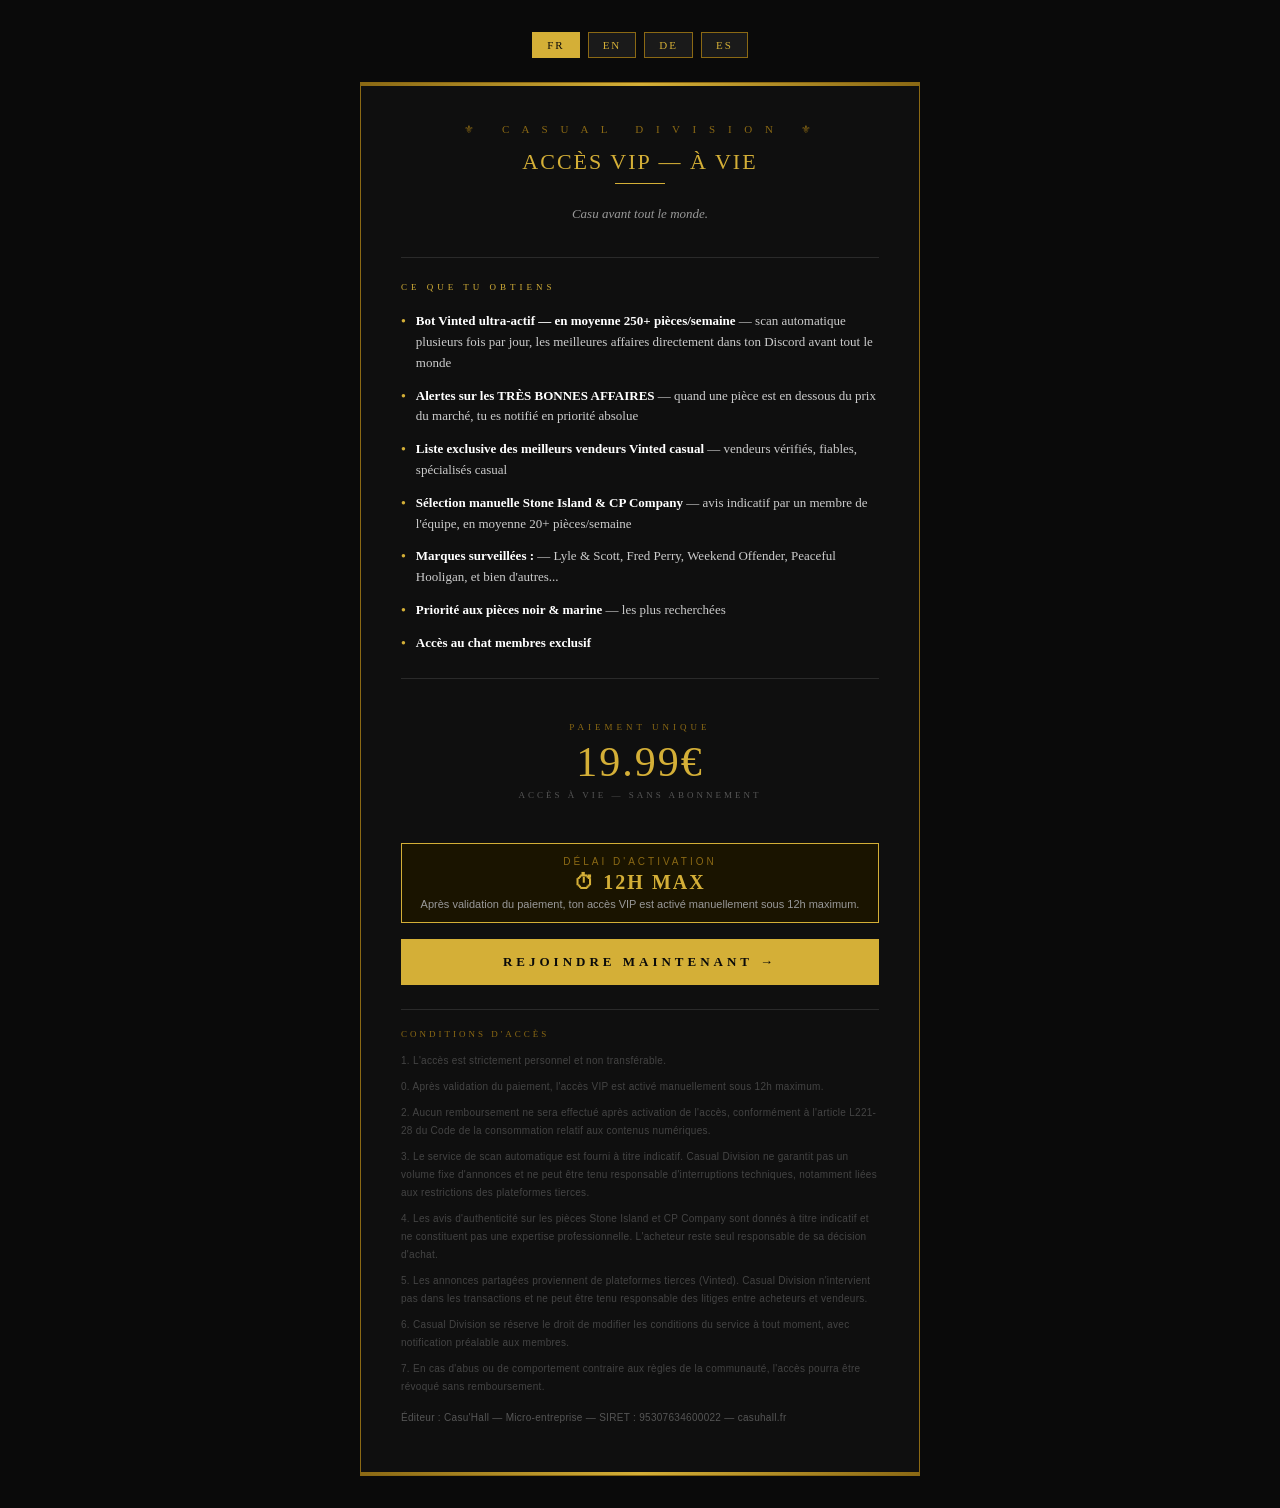
==== index.html @ 69052ea9 "Update index.html" ====
<!DOCTYPE html>
<html lang="fr">
<head>
<meta charset="UTF-8">
<meta name="viewport" content="width=device-width, initial-scale=1.0">
<title>Casual Division — Accès VIP</title>
<style>
* { margin: 0; padding: 0; box-sizing: border-box; }
body { background: #0a0a0a; min-height: 100vh; padding: 2rem; display: flex; justify-content: center; align-items: flex-start; font-family: 'Garamond', 'Georgia', serif; }
.card { max-width: 560px; width: 100%; }
.lang-btns { display: flex; justify-content: center; gap: 8px; margin-bottom: 1.5rem; }
.lang-btns button { padding: 6px 14px; font-size: 11px; letter-spacing: 2px; cursor: pointer; font-family: Georgia, serif; border: 1px solid #8B6914; background: #1a1a1a; color: #D4AF37; }
.lang-btns button.active { background: #D4AF37; color: #0a0a0a; border-color: #D4AF37; }
.box { border: 1px solid #8B6914; padding: 2.5rem; position: relative; background: #0f0f0f; }
.bar-top, .bar-bot { position: absolute; left: 0; right: 0; height: 3px; background: linear-gradient(90deg, #8B6914, #D4AF37, #8B6914); }
.bar-top { top: 0; } .bar-bot { bottom: 0; }
.header { text-align: center; margin-bottom: 2rem; }
.brand { font-size: 11px; color: #8B6914; letter-spacing: 5px; text-transform: uppercase; margin-bottom: 0.8rem; }
.vip-title { font-size: 22px; color: #D4AF37; letter-spacing: 2px; margin-bottom: 0.5rem; }
.divider { width: 50px; height: 1px; background: #D4AF37; margin: 0 auto 1.2rem; }
.subtitle { font-size: 13px; color: #999; font-style: italic; line-height: 1.7; }
.benefits { border-top: 0.5px solid #2a2a2a; border-bottom: 0.5px solid #2a2a2a; padding: 1.5rem 0; margin-bottom: 1.5rem; }
.section-title { font-size: 9px; color: #D4AF37; letter-spacing: 4px; text-transform: uppercase; margin-bottom: 1.2rem; }
.item { display: flex; gap: 10px; align-items: flex-start; margin-bottom: 12px; }
.item:last-child { margin-bottom: 0; }
.dot { color: #D4AF37; font-size: 8px; margin-top: 5px; flex-shrink: 0; }
.item-text { color: #ccc; font-size: 13px; line-height: 1.6; }
.item-text strong { color: #fff; font-weight: bold; }
.price-box { text-align: center; padding: 1.2rem; margin-bottom: 1.5rem; }
.payment-label { font-size: 9px; color: #8B6914; letter-spacing: 4px; text-transform: uppercase; margin-bottom: 6px; }
.price { font-size: 42px; color: #D4AF37; letter-spacing: 2px; margin-bottom: 4px; }
.lifetime { font-size: 9px; color: #555; letter-spacing: 3px; text-transform: uppercase; }
.cta { display: block; text-align: center; background: #D4AF37; color: #0a0a0a; padding: 15px; font-size: 13px; font-weight: bold; letter-spacing: 4px; text-transform: uppercase; text-decoration: none; margin-bottom: 1.5rem; }
.legal-box { border-top: 0.5px solid #2a2a2a; padding-top: 1.2rem; }
.legal-title { font-size: 9px; color: #8B6914; letter-spacing: 3px; text-transform: uppercase; margin-bottom: 0.8rem; }
.legal-text { font-size: 10px; color: #444; line-height: 1.8; letter-spacing: 0.3px; font-family: sans-serif; }
.legal-text p { margin-bottom: 0.5rem; }
</style>
</head>
<body>
<div class="card">
  <div class="lang-btns">
    <button class="active" onclick="setLang('fr')">FR</button>
    <button onclick="setLang('en')">EN</button>
    <button onclick="setLang('de')">DE</button>
    <button onclick="setLang('es')">ES</button>
  </div>
  <div class="box">
    <div class="bar-top"></div>
    <div class="bar-bot"></div>
    <div class="header">
      <div class="brand">⚜ &nbsp; C A S U A L &nbsp; D I V I S I O N &nbsp; ⚜</div>
      <div class="vip-title" id="t-title">ACCÈS VIP — À VIE</div>
      <div class="divider"></div>
      <div class="subtitle" id="t-sub">Casu avant tout le monde.</div>
    </div>
    <div class="benefits">
      <div class="section-title" id="t-section">CE QUE TU OBTIENS</div>
      <div id="items"></div>
    </div>
    <div class="price-box">
      <div class="payment-label" id="t-payment">PAIEMENT UNIQUE</div>
      <div class="price">19.99€</div>
      <div class="lifetime" id="t-lifetime">ACCÈS À VIE — SANS ABONNEMENT</div>
    </div>
    <div id="t-activation-box" style="border:1px solid #D4AF37;padding:12px 16px;margin-bottom:1rem;background:#1a1400;text-align:center;">
      <div style="font-size:10px;color:#8B6914;letter-spacing:3px;text-transform:uppercase;margin-bottom:4px;font-family:sans-serif;" id="t-activation-label">DÉLAI D'ACTIVATION</div>
      <div style="font-size:20px;color:#D4AF37;font-weight:bold;letter-spacing:2px;">⏱ 12H MAX</div>
      <div style="font-size:11px;color:#999;margin-top:4px;font-family:sans-serif;" id="t-activation-text">Après validation du paiement, ton accès VIP est activé manuellement sous 12h maximum.</div>
    </div>
    <a href="https://buy.stripe.com/00w00l7JseTJ9FNgDTcAo00" class="cta" id="t-cta">REJOINDRE MAINTENANT →</a>
    <div class="legal-box">
      <div class="legal-title" id="t-legal-title">CONDITIONS D'ACCÈS</div>
      <div class="legal-text" id="t-legal"></div>
    </div>
  </div>
</div>
<script>
const langs = {
  fr: {
    title: "ACCÈS VIP — À VIE",
    sub: "Casu avant tout le monde.",
    section: "CE QUE TU OBTIENS",
    items: [
      ["Bot Vinted ultra-actif — en moyenne 250+ pièces/semaine", "scan automatique plusieurs fois par jour, les meilleures affaires directement dans ton Discord avant tout le monde"],
      ["Alertes sur les TRÈS BONNES AFFAIRES", "quand une pièce est en dessous du prix du marché, tu es notifié en priorité absolue"],
      ["Liste exclusive des meilleurs vendeurs Vinted casual", "vendeurs vérifiés, fiables, spécialisés casual"],
      ["Sélection manuelle Stone Island & CP Company", "avis indicatif par un membre de l'équipe, en moyenne 20+ pièces/semaine"],
      ["Marques surveillées :", "Lyle & Scott, Fred Perry, Weekend Offender, Peaceful Hooligan, et bien d'autres..."],
      ["Priorité aux pièces noir & marine", "les plus recherchées"],
      ["Accès au chat membres exclusif", ""]
    ],
    payment: "PAIEMENT UNIQUE",
    lifetime: "ACCÈS À VIE — SANS ABONNEMENT",
    cta: "REJOINDRE MAINTENANT →",
    legalTitle: "CONDITIONS D'ACCÈS", activationLabel: "DÉLAI D'ACTIVATION", activationText: "Après validation du paiement, ton accès VIP est activé manuellement sous 12h maximum.",
    legal: `
      <p>1. L'accès est strictement personnel et non transférable.</p>
      <p>0. Après validation du paiement, l'accès VIP est activé manuellement sous 12h maximum.</p>
      <p>2. Aucun remboursement ne sera effectué après activation de l'accès, conformément à l'article L221-28 du Code de la consommation relatif aux contenus numériques.</p>
      <p>3. Le service de scan automatique est fourni à titre indicatif. Casual Division ne garantit pas un volume fixe d'annonces et ne peut être tenu responsable d'interruptions techniques, notamment liées aux restrictions des plateformes tierces.</p>
      <p>4. Les avis d'authenticité sur les pièces Stone Island et CP Company sont donnés à titre indicatif et ne constituent pas une expertise professionnelle. L'acheteur reste seul responsable de sa décision d'achat.</p>
      <p>5. Les annonces partagées proviennent de plateformes tierces (Vinted). Casual Division n'intervient pas dans les transactions et ne peut être tenu responsable des litiges entre acheteurs et vendeurs.</p>
      <p>6. Casual Division se réserve le droit de modifier les conditions du service à tout moment, avec notification préalable aux membres.</p>
      <p>7. En cas d'abus ou de comportement contraire aux règles de la communauté, l'accès pourra être révoqué sans remboursement.</p>
      <p style="margin-top:0.8rem; color:#555;">Éditeur : Casu'Hall — Micro-entreprise — SIRET : 95307634600022 — casuhall.fr</p>
    `
  },
  en: {
    title: "VIP ACCESS — LIFETIME",
    sub: "Casu before everyone else.",
    section: "WHAT YOU GET",
    items: [
      ["Ultra-active Vinted Bot — on average 250+ items/week", "automatic scan multiple times a day, the best deals delivered directly to your Discord"],
      ["Alerts on GREAT DEALS", "when an item drops below market price, you're notified first"],
      ["Exclusive list of the best casual Vinted sellers", "verified, reliable sellers specialised in casual wear"],
      ["Manual selection of Stone Island & CP Company", "indicative opinion by a team member, on average 20+ items/week"],
      ["Monitored brands:", "Lyle & Scott, Fred Perry, Weekend Offender, Peaceful Hooligan, and many more..."],
      ["Priority on black & navy items", "the most sought-after pieces"],
      ["Access to exclusive members chat", ""]
    ],
    payment: "ONE-TIME PAYMENT",
    lifetime: "LIFETIME ACCESS — NO SUBSCRIPTION",
    cta: "JOIN NOW →",
    legalTitle: "TERMS & CONDITIONS", activationLabel: "ACTIVATION DELAY", activationText: "After payment confirmation, your VIP access is activated manually within 12 hours maximum.",
    legal: `
      <p>1. Access is strictly personal and non-transferable.</p>
      <p>0. After payment confirmation, VIP access is activated manually within 12 hours maximum.</p>
      <p>2. No refund will be made after activation of access, in accordance with regulations applicable to digital content.</p>
      <p>3. The automatic scanning service is provided for informational purposes. Casual Division does not guarantee a fixed volume of listings and cannot be held responsible for technical interruptions.</p>
      <p>4. Authenticity opinions on Stone Island and CP Company items are indicative only and do not constitute professional expertise. The buyer remains solely responsible for their purchase decision.</p>
      <p>5. Listings shared come from third-party platforms (Vinted). Casual Division is not involved in transactions and cannot be held liable for disputes between buyers and sellers.</p>
      <p>6. Casual Division reserves the right to modify service conditions at any time, with prior notice to members.</p>
      <p>7. In case of abuse or behaviour contrary to community rules, access may be revoked without refund.</p>
      <p style="margin-top:0.8rem; color:#555;">Publisher: Casu'Hall — Sole trader — SIRET : 95307634600022 — casuhall.fr</p>
    `
  },
  de: {
    title: "VIP-ZUGANG — LEBENSLANG",
    sub: "Casu vor allen anderen.",
    section: "WAS DU BEKOMMST",
    items: [
      ["Ultra-aktiver Vinted-Bot — durchschnittlich 250+ Artikel/Woche", "automatischer Scan mehrmals täglich, die besten Angebote direkt in deinen Discord"],
      ["Alarme bei TOP-ANGEBOTEN", "wenn ein Artikel unter dem Marktpreis liegt, wirst du sofort benachrichtigt"],
      ["Exklusive Liste der besten Casual-Vinted-Verkäufer", "geprüfte, zuverlässige Verkäufer spezialisiert auf Casual-Mode"],
      ["Manuelle Auswahl Stone Island & CP Company", "indikativer Hinweis eines Teammitglieds, durchschnittlich 20+ Artikel/Woche"],
      ["Überwachte Marken:", "Lyle & Scott, Fred Perry, Weekend Offender, Peaceful Hooligan und viele mehr..."],
      ["Priorität für schwarze & marine Teile", "die meistgesuchten Stücke"],
      ["Zugang zum exklusiven Mitglieder-Chat", ""]
    ],
    payment: "EINMALIGE ZAHLUNG",
    lifetime: "LEBENSLANGER ZUGANG — KEIN ABO",
    cta: "JETZT BEITRETEN →",
    legalTitle: "NUTZUNGSBEDINGUNGEN", activationLabel: "AKTIVIERUNGSZEIT", activationText: "Nach Zahlungsbestätigung wird dein VIP-Zugang innerhalb von maximal 12 Stunden manuell aktiviert.",
    legal: `
      <p>1. Der Zugang ist streng persönlich und nicht übertragbar.</p>
      <p>0. Nach Zahlungsbestätigung wird der VIP-Zugang innerhalb von maximal 12 Stunden manuell aktiviert.</p>
      <p>2. Nach Aktivierung des Zugangs erfolgt keine Rückerstattung.</p>
      <p>3. Der automatische Scan-Service wird nur zu Informationszwecken bereitgestellt. Casual Division garantiert kein festes Volumen an Angeboten.</p>
      <p>4. Echtheitsmeinungen zu Stone Island- und CP Company-Artikeln sind nur indikativ und stellen keine professionelle Expertise dar.</p>
      <p>5. Die geteilten Angebote stammen von Drittanbieter-Plattformen (Vinted). Casual Division haftet nicht für Streitigkeiten zwischen Käufern und Verkäufern.</p>
      <p>6. Casual Division behält sich das Recht vor, die Servicebedingungen jederzeit zu ändern.</p>
      <p>7. Bei Missbrauch kann der Zugang ohne Rückerstattung widerrufen werden.</p>
      <p style="margin-top:0.8rem; color:#555;">Herausgeber: Casu'Hall — Einzelunternehmer — SIRET : 95307634600022 — casuhall.fr</p>
    `
  },
  es: {
    title: "ACCESO VIP — DE POR VIDA",
    sub: "Casu antes que nadie.",
    section: "LO QUE OBTIENES",
    items: [
      ["Bot Vinted ultra-activo — una media de 250+ piezas/semana", "escaneo automático varias veces al día, las mejores ofertas directamente en tu Discord"],
      ["Alertas de GRANDES OFERTAS", "cuando una pieza está por debajo del precio de mercado, eres notificado con prioridad absoluta"],
      ["Lista exclusiva de los mejores vendedores Vinted casual", "vendedores verificados, fiables, especializados en casual"],
      ["Selección manual Stone Island & CP Company", "opinión indicativa de un miembro del equipo, una media de 20+ piezas/semana"],
      ["Marcas vigiladas:", "Lyle & Scott, Fred Perry, Weekend Offender, Peaceful Hooligan, y muchas más..."],
      ["Prioridad en piezas negras y azul marino", "las más buscadas"],
      ["Acceso al chat exclusivo de miembros", ""]
    ],
    payment: "PAGO ÚNICO",
    lifetime: "ACCESO DE POR VIDA — SIN SUSCRIPCIÓN",
    cta: "UNIRSE AHORA →",
    legalTitle: "CONDICIONES DE ACCESO", activationLabel: "PLAZO DE ACTIVACIÓN", activationText: "Tras la confirmación del pago, tu acceso VIP se activa manualmente en un máximo de 12 horas.",
    legal: `
      <p>1. El acceso es estrictamente personal e intransferible.</p>
      <p>0. Tras la confirmación del pago, el acceso VIP se activa manualmente en un máximo de 12 horas.</p>
      <p>2. No se realizarán reembolsos tras la activación del acceso.</p>
      <p>3. El servicio de escaneo automático se proporciona a título informativo. Casual Division no garantiza un volumen fijo de anuncios.</p>
      <p>4. Las opiniones de autenticidad sobre piezas Stone Island y CP Company son indicativas y no constituyen una pericia profesional.</p>
      <p>5. Los anuncios compartidos provienen de plataformas de terceros (Vinted). Casual Division no interviene en las transacciones.</p>
      <p>6. Casual Division se reserva el derecho de modificar las condiciones del servicio en cualquier momento.</p>
      <p>7. En caso de abuso, el acceso podrá ser revocado sin reembolso.</p>
      <p style="margin-top:0.8rem; color:#555;">Editor: Casu'Hall — Autónomo — SIRET : 95307634600022 — casuhall.fr</p>
    `
  }
};

function setLang(lang) {
  const d = langs[lang];
  document.getElementById('t-title').textContent = d.title;
  document.getElementById('t-sub').textContent = d.sub;
  document.getElementById('t-section').textContent = d.section;
  document.getElementById('t-payment').textContent = d.payment;
  document.getElementById('t-lifetime').textContent = d.lifetime;
  document.getElementById('t-cta').textContent = d.cta;
  document.getElementById('t-legal-title').textContent = d.legalTitle;
  if(d.activationLabel) document.getElementById('t-activation-label').textContent = d.activationLabel;
  if(d.activationText) document.getElementById('t-activation-text').textContent = d.activationText;
  document.getElementById('t-legal').innerHTML = d.legal;
  const container = document.getElementById('items');
  container.innerHTML = '';
  d.items.forEach(([bold, rest]) => {
    const div = document.createElement('div');
    div.className = 'item';
    div.innerHTML = '<div class="dot">●</div><div class="item-text"><strong>' + bold + '</strong>' + (rest ? ' — ' + rest : '') + '</div>';
    container.appendChild(div);
  });
  document.querySelectorAll('.lang-btns button').forEach(b => b.classList.remove('active'));
  document.querySelector('.lang-btns button[onclick="setLang(\'' + lang + '\')"]').classList.add('active');
}
setLang('fr');
</script>
</body>
</html>
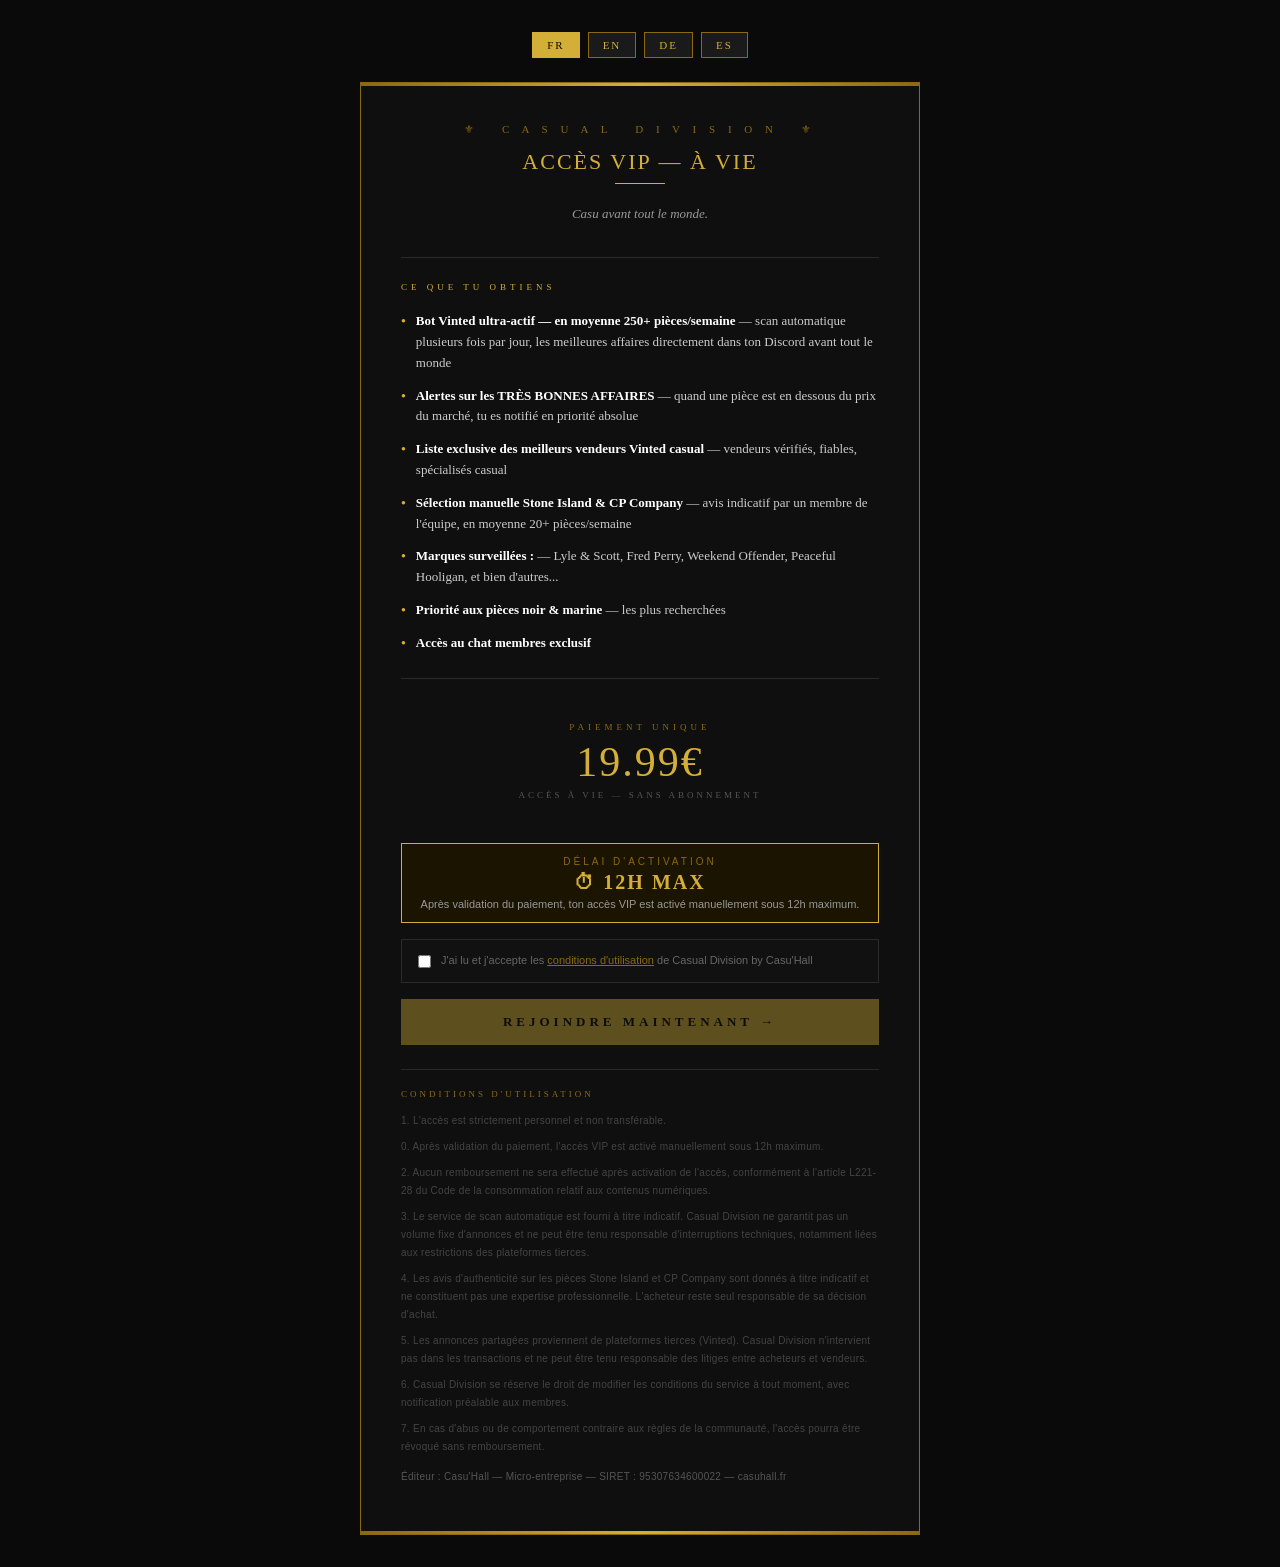
==== commit ac838d96: "Update index.html" ====
--- a/index.html
+++ b/index.html
@@ -68,8 +68,14 @@
       <div style="font-size:20px;color:#D4AF37;font-weight:bold;letter-spacing:2px;">⏱ 12H MAX</div>
       <div style="font-size:11px;color:#999;margin-top:4px;font-family:sans-serif;" id="t-activation-text">Après validation du paiement, ton accès VIP est activé manuellement sous 12h maximum.</div>
     </div>
-    <a href="https://buy.stripe.com/00w00l7JseTJ9FNgDTcAo00" class="cta" id="t-cta">REJOINDRE MAINTENANT →</a>
-    <div class="legal-box">
+    <div style="margin-bottom:1rem;padding:12px 16px;background:#111;border:0.5px solid #2a2a2a;">
+      <label style="display:flex;align-items:flex-start;gap:10px;cursor:pointer;">
+        <input type="checkbox" id="cgu-check" style="margin-top:3px;width:auto;accent-color:#D4AF37;" onchange="toggleCTA()">
+        <span id="t-cgu-text" style="font-size:11px;color:#666;font-family:sans-serif;line-height:1.6;">J'ai lu et j'accepte les <a href="#legal" style="color:#8B6914;text-decoration:underline;">conditions d'utilisation</a> de Casual Division by Casu'Hall</span>
+      </label>
+    </div>
+    <a href="https://buy.stripe.com/00w00l7JseTJ9FNgDTcAo00" class="cta" id="t-cta" onclick="return checkCGU()" style="opacity:0.4;cursor:not-allowed;">REJOINDRE MAINTENANT →</a>
+    <div class="legal-box" id="legal">
       <div class="legal-title" id="t-legal-title">CONDITIONS D'ACCÈS</div>
       <div class="legal-text" id="t-legal"></div>
     </div>
@@ -93,7 +99,7 @@
     payment: "PAIEMENT UNIQUE",
     lifetime: "ACCÈS À VIE — SANS ABONNEMENT",
     cta: "REJOINDRE MAINTENANT →",
-    legalTitle: "CONDITIONS D'ACCÈS", activationLabel: "DÉLAI D'ACTIVATION", activationText: "Après validation du paiement, ton accès VIP est activé manuellement sous 12h maximum.",
+    legalTitle: "CONDITIONS D'UTILISATION", activationLabel: "DÉLAI D'ACTIVATION", activationText: "Après validation du paiement, ton accès VIP est activé manuellement sous 12h maximum.", cguText: "J'ai lu et j'accepte les <a href='#legal' style='color:#8B6914;text-decoration:underline;'>conditions d'utilisation</a> de Casual Division by Casu'Hall",
     legal: `
       <p>1. L'accès est strictement personnel et non transférable.</p>
       <p>0. Après validation du paiement, l'accès VIP est activé manuellement sous 12h maximum.</p>
@@ -122,7 +128,7 @@
     payment: "ONE-TIME PAYMENT",
     lifetime: "LIFETIME ACCESS — NO SUBSCRIPTION",
     cta: "JOIN NOW →",
-    legalTitle: "TERMS & CONDITIONS", activationLabel: "ACTIVATION DELAY", activationText: "After payment confirmation, your VIP access is activated manually within 12 hours maximum.",
+    legalTitle: "TERMS OF USE", activationLabel: "ACTIVATION DELAY", activationText: "After payment confirmation, your VIP access is activated manually within 12 hours maximum.", cguText: "I have read and accept the <a href='#legal' style='color:#8B6914;text-decoration:underline;'>terms of use</a> of Casual Division by Casu'Hall",
     legal: `
       <p>1. Access is strictly personal and non-transferable.</p>
       <p>0. After payment confirmation, VIP access is activated manually within 12 hours maximum.</p>
@@ -151,7 +157,7 @@
     payment: "EINMALIGE ZAHLUNG",
     lifetime: "LEBENSLANGER ZUGANG — KEIN ABO",
     cta: "JETZT BEITRETEN →",
-    legalTitle: "NUTZUNGSBEDINGUNGEN", activationLabel: "AKTIVIERUNGSZEIT", activationText: "Nach Zahlungsbestätigung wird dein VIP-Zugang innerhalb von maximal 12 Stunden manuell aktiviert.",
+    legalTitle: "NUTZUNGSBEDINGUNGEN", activationLabel: "AKTIVIERUNGSZEIT", activationText: "Nach Zahlungsbestätigung wird dein VIP-Zugang innerhalb von maximal 12 Stunden manuell aktiviert.", cguText: "Ich habe die <a href='#legal' style='color:#8B6914;text-decoration:underline;'>Nutzungsbedingungen</a> von Casual Division by Casu'Hall gelesen und akzeptiere sie.",
     legal: `
       <p>1. Der Zugang ist streng persönlich und nicht übertragbar.</p>
       <p>0. Nach Zahlungsbestätigung wird der VIP-Zugang innerhalb von maximal 12 Stunden manuell aktiviert.</p>
@@ -180,7 +186,7 @@
     payment: "PAGO ÚNICO",
     lifetime: "ACCESO DE POR VIDA — SIN SUSCRIPCIÓN",
     cta: "UNIRSE AHORA →",
-    legalTitle: "CONDICIONES DE ACCESO", activationLabel: "PLAZO DE ACTIVACIÓN", activationText: "Tras la confirmación del pago, tu acceso VIP se activa manualmente en un máximo de 12 horas.",
+    legalTitle: "CONDICIONES DE USO", activationLabel: "PLAZO DE ACTIVACIÓN", activationText: "Tras la confirmación del pago, tu acceso VIP se activa manualmente en un máximo de 12 horas.", cguText: "He leído y acepto las <a href='#legal' style='color:#8B6914;text-decoration:underline;'>condiciones de uso</a> de Casual Division by Casu'Hall",
     legal: `
       <p>1. El acceso es estrictamente personal e intransferible.</p>
       <p>0. Tras la confirmación del pago, el acceso VIP se activa manualmente en un máximo de 12 horas.</p>
@@ -205,6 +211,7 @@
   document.getElementById('t-cta').textContent = d.cta;
   document.getElementById('t-legal-title').textContent = d.legalTitle;
   if(d.activationLabel) document.getElementById('t-activation-label').textContent = d.activationLabel;
+  if(d.cguText) document.getElementById('t-cgu-text').innerHTML = d.cguText;
   if(d.activationText) document.getElementById('t-activation-text').textContent = d.activationText;
   document.getElementById('t-legal').innerHTML = d.legal;
   const container = document.getElementById('items');
@@ -219,6 +226,21 @@
   document.querySelector('.lang-btns button[onclick="setLang(\'' + lang + '\')"]').classList.add('active');
 }
 setLang('fr');
+
+function toggleCTA() {
+  const checked = document.getElementById('cgu-check').checked;
+  const btn = document.getElementById('t-cta');
+  btn.style.opacity = checked ? '1' : '0.4';
+  btn.style.cursor = checked ? 'pointer' : 'not-allowed';
+}
+
+function checkCGU() {
+  if (!document.getElementById('cgu-check').checked) {
+    alert('Veuillez accepter les conditions d\'utilisation pour continuer.');
+    return false;
+  }
+  return true;
+}
 </script>
 </body>
 </html>
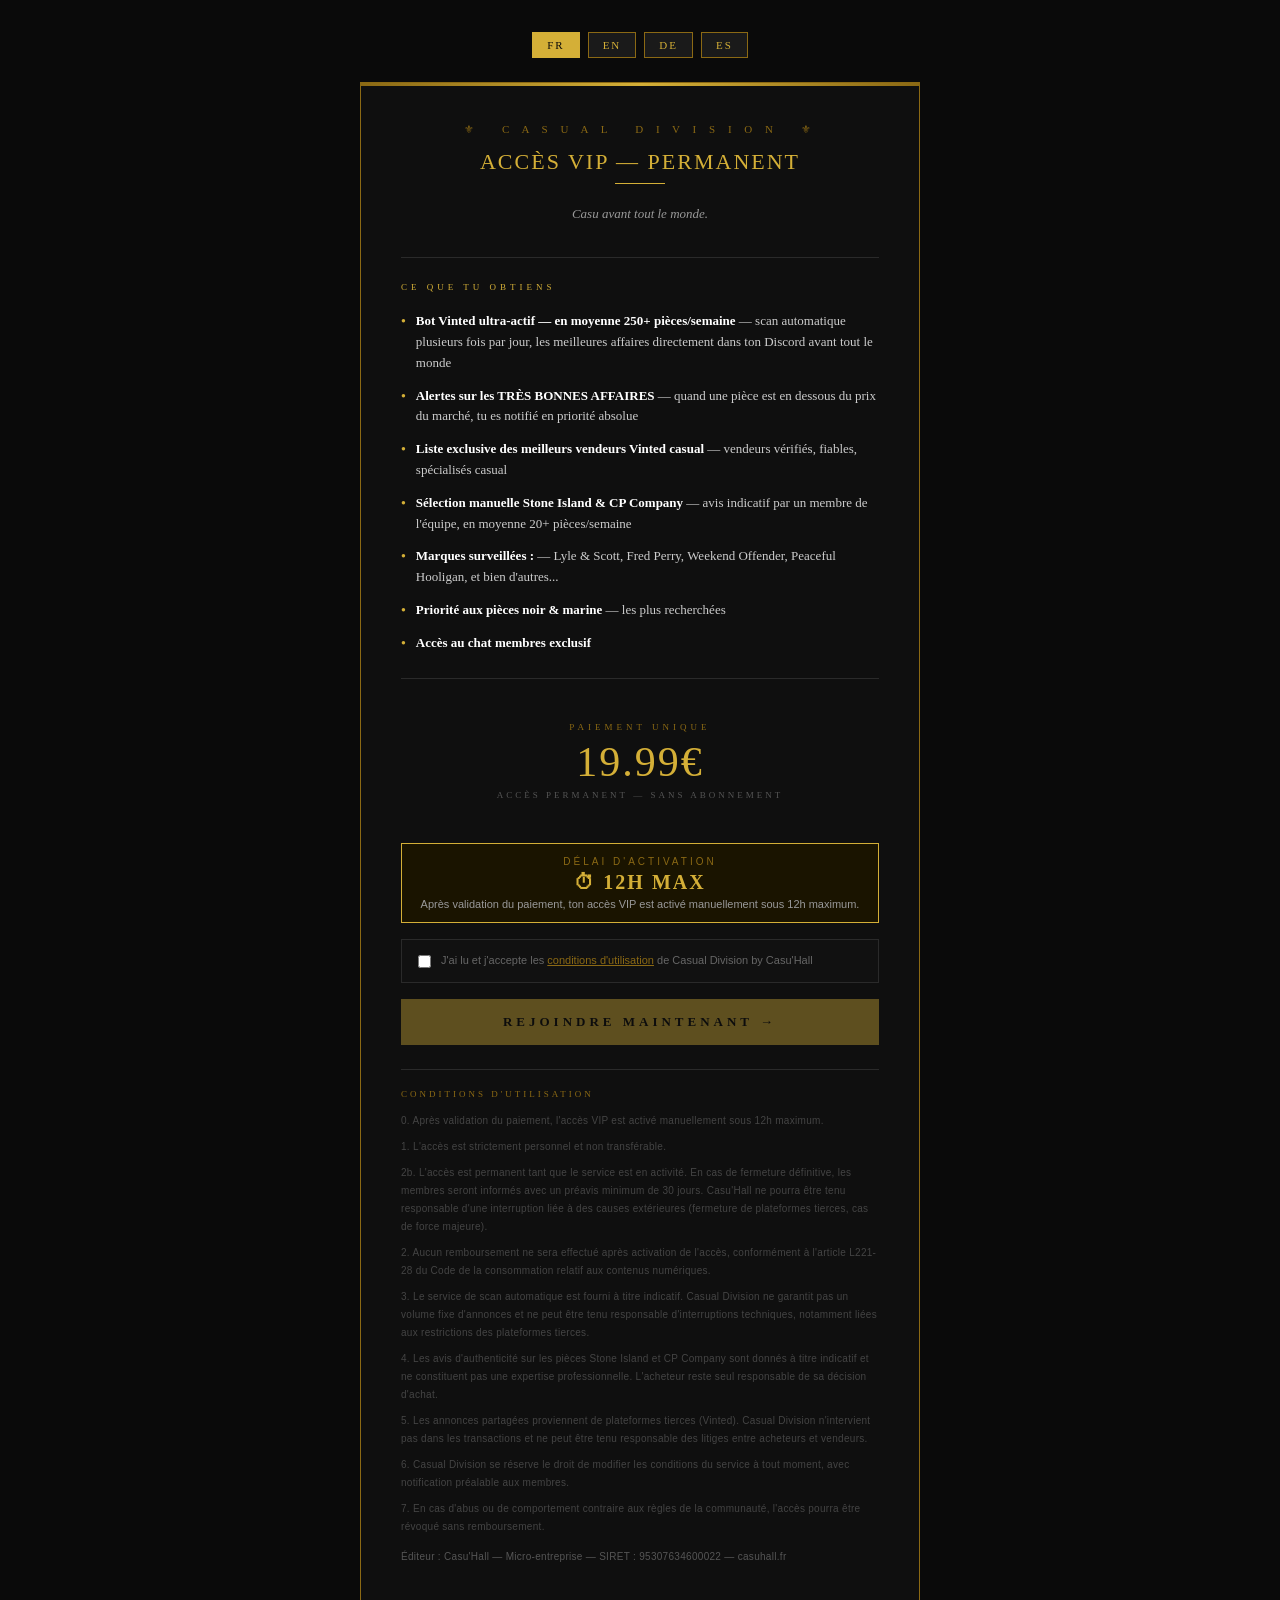
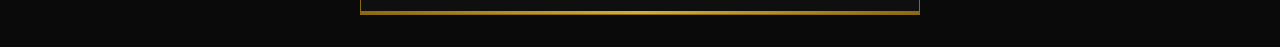
==== commit 47fd5716: "Update index.html" ====
--- a/index.html
+++ b/index.html
@@ -50,7 +50,7 @@
     <div class="bar-bot"></div>
     <div class="header">
       <div class="brand">⚜ &nbsp; C A S U A L &nbsp; D I V I S I O N &nbsp; ⚜</div>
-      <div class="vip-title" id="t-title">ACCÈS VIP — À VIE</div>
+      <div class="vip-title" id="t-title">ACCÈS VIP — PERMANENT</div>
       <div class="divider"></div>
       <div class="subtitle" id="t-sub">Casu avant tout le monde.</div>
     </div>
@@ -61,7 +61,7 @@
     <div class="price-box">
       <div class="payment-label" id="t-payment">PAIEMENT UNIQUE</div>
       <div class="price">19.99€</div>
-      <div class="lifetime" id="t-lifetime">ACCÈS À VIE — SANS ABONNEMENT</div>
+      <div class="lifetime" id="t-lifetime">ACCÈS PERMANENT — SANS ABONNEMENT</div>
     </div>
     <div id="t-activation-box" style="border:1px solid #D4AF37;padding:12px 16px;margin-bottom:1rem;background:#1a1400;text-align:center;">
       <div style="font-size:10px;color:#8B6914;letter-spacing:3px;text-transform:uppercase;margin-bottom:4px;font-family:sans-serif;" id="t-activation-label">DÉLAI D'ACTIVATION</div>
@@ -84,7 +84,7 @@
 <script>
 const langs = {
   fr: {
-    title: "ACCÈS VIP — À VIE",
+    title: "ACCÈS VIP — PERMANENT",
     sub: "Casu avant tout le monde.",
     section: "CE QUE TU OBTIENS",
     items: [
@@ -97,12 +97,13 @@
       ["Accès au chat membres exclusif", ""]
     ],
     payment: "PAIEMENT UNIQUE",
-    lifetime: "ACCÈS À VIE — SANS ABONNEMENT",
+    lifetime: "ACCÈS PERMANENT — SANS ABONNEMENT",
     cta: "REJOINDRE MAINTENANT →",
     legalTitle: "CONDITIONS D'UTILISATION", activationLabel: "DÉLAI D'ACTIVATION", activationText: "Après validation du paiement, ton accès VIP est activé manuellement sous 12h maximum.", cguText: "J'ai lu et j'accepte les <a href='#legal' style='color:#8B6914;text-decoration:underline;'>conditions d'utilisation</a> de Casual Division by Casu'Hall",
     legal: `
+      <p>0. Après validation du paiement, l'accès VIP est activé manuellement sous 12h maximum.</p>
       <p>1. L'accès est strictement personnel et non transférable.</p>
-      <p>0. Après validation du paiement, l'accès VIP est activé manuellement sous 12h maximum.</p>
+      <p>2b. L'accès est permanent tant que le service est en activité. En cas de fermeture définitive, les membres seront informés avec un préavis minimum de 30 jours. Casu'Hall ne pourra être tenu responsable d'une interruption liée à des causes extérieures (fermeture de plateformes tierces, cas de force majeure).</p>
       <p>2. Aucun remboursement ne sera effectué après activation de l'accès, conformément à l'article L221-28 du Code de la consommation relatif aux contenus numériques.</p>
       <p>3. Le service de scan automatique est fourni à titre indicatif. Casual Division ne garantit pas un volume fixe d'annonces et ne peut être tenu responsable d'interruptions techniques, notamment liées aux restrictions des plateformes tierces.</p>
       <p>4. Les avis d'authenticité sur les pièces Stone Island et CP Company sont donnés à titre indicatif et ne constituent pas une expertise professionnelle. L'acheteur reste seul responsable de sa décision d'achat.</p>
@@ -113,7 +114,7 @@
     `
   },
   en: {
-    title: "VIP ACCESS — LIFETIME",
+    title: "VIP ACCESS — PERMANENT",
     sub: "Casu before everyone else.",
     section: "WHAT YOU GET",
     items: [
@@ -126,9 +127,9 @@
       ["Access to exclusive members chat", ""]
     ],
     payment: "ONE-TIME PAYMENT",
-    lifetime: "LIFETIME ACCESS — NO SUBSCRIPTION",
+    lifetime: "PERMANENT ACCESS — NO SUBSCRIPTION",
     cta: "JOIN NOW →",
-    legalTitle: "TERMS OF USE", activationLabel: "ACTIVATION DELAY", activationText: "After payment confirmation, your VIP access is activated manually within 12 hours maximum.", cguText: "I have read and accept the <a href='#legal' style='color:#8B6914;text-decoration:underline;'>terms of use</a> of Casual Division by Casu'Hall",
+    legalTitle: "TERMS OF USE", activationLabel: "ACTIVATION DELAY", activationText: "After payment confirmation, your VIP access is activated manually within 12 hours maximum. Access is permanent for as long as the service operates.", cguText: "I have read and accept the <a href='#legal' style='color:#8B6914;text-decoration:underline;'>terms of use</a> of Casual Division by Casu'Hall",
     legal: `
       <p>1. Access is strictly personal and non-transferable.</p>
       <p>0. After payment confirmation, VIP access is activated manually within 12 hours maximum.</p>
@@ -142,7 +143,7 @@
     `
   },
   de: {
-    title: "VIP-ZUGANG — LEBENSLANG",
+    title: "VIP-ZUGANG — PERMANENT",
     sub: "Casu vor allen anderen.",
     section: "WAS DU BEKOMMST",
     items: [
@@ -155,7 +156,7 @@
       ["Zugang zum exklusiven Mitglieder-Chat", ""]
     ],
     payment: "EINMALIGE ZAHLUNG",
-    lifetime: "LEBENSLANGER ZUGANG — KEIN ABO",
+    lifetime: "PERMANENTER ZUGANG — KEIN ABO",
     cta: "JETZT BEITRETEN →",
     legalTitle: "NUTZUNGSBEDINGUNGEN", activationLabel: "AKTIVIERUNGSZEIT", activationText: "Nach Zahlungsbestätigung wird dein VIP-Zugang innerhalb von maximal 12 Stunden manuell aktiviert.", cguText: "Ich habe die <a href='#legal' style='color:#8B6914;text-decoration:underline;'>Nutzungsbedingungen</a> von Casual Division by Casu'Hall gelesen und akzeptiere sie.",
     legal: `
@@ -171,7 +172,7 @@
     `
   },
   es: {
-    title: "ACCESO VIP — DE POR VIDA",
+    title: "ACCESO VIP — PERMANENTE",
     sub: "Casu antes que nadie.",
     section: "LO QUE OBTIENES",
     items: [
@@ -184,7 +185,7 @@
       ["Acceso al chat exclusivo de miembros", ""]
     ],
     payment: "PAGO ÚNICO",
-    lifetime: "ACCESO DE POR VIDA — SIN SUSCRIPCIÓN",
+    lifetime: "ACCESO PERMANENTE — SIN SUSCRIPCIÓN",
     cta: "UNIRSE AHORA →",
     legalTitle: "CONDICIONES DE USO", activationLabel: "PLAZO DE ACTIVACIÓN", activationText: "Tras la confirmación del pago, tu acceso VIP se activa manualmente en un máximo de 12 horas.", cguText: "He leído y acepto las <a href='#legal' style='color:#8B6914;text-decoration:underline;'>condiciones de uso</a> de Casual Division by Casu'Hall",
     legal: `
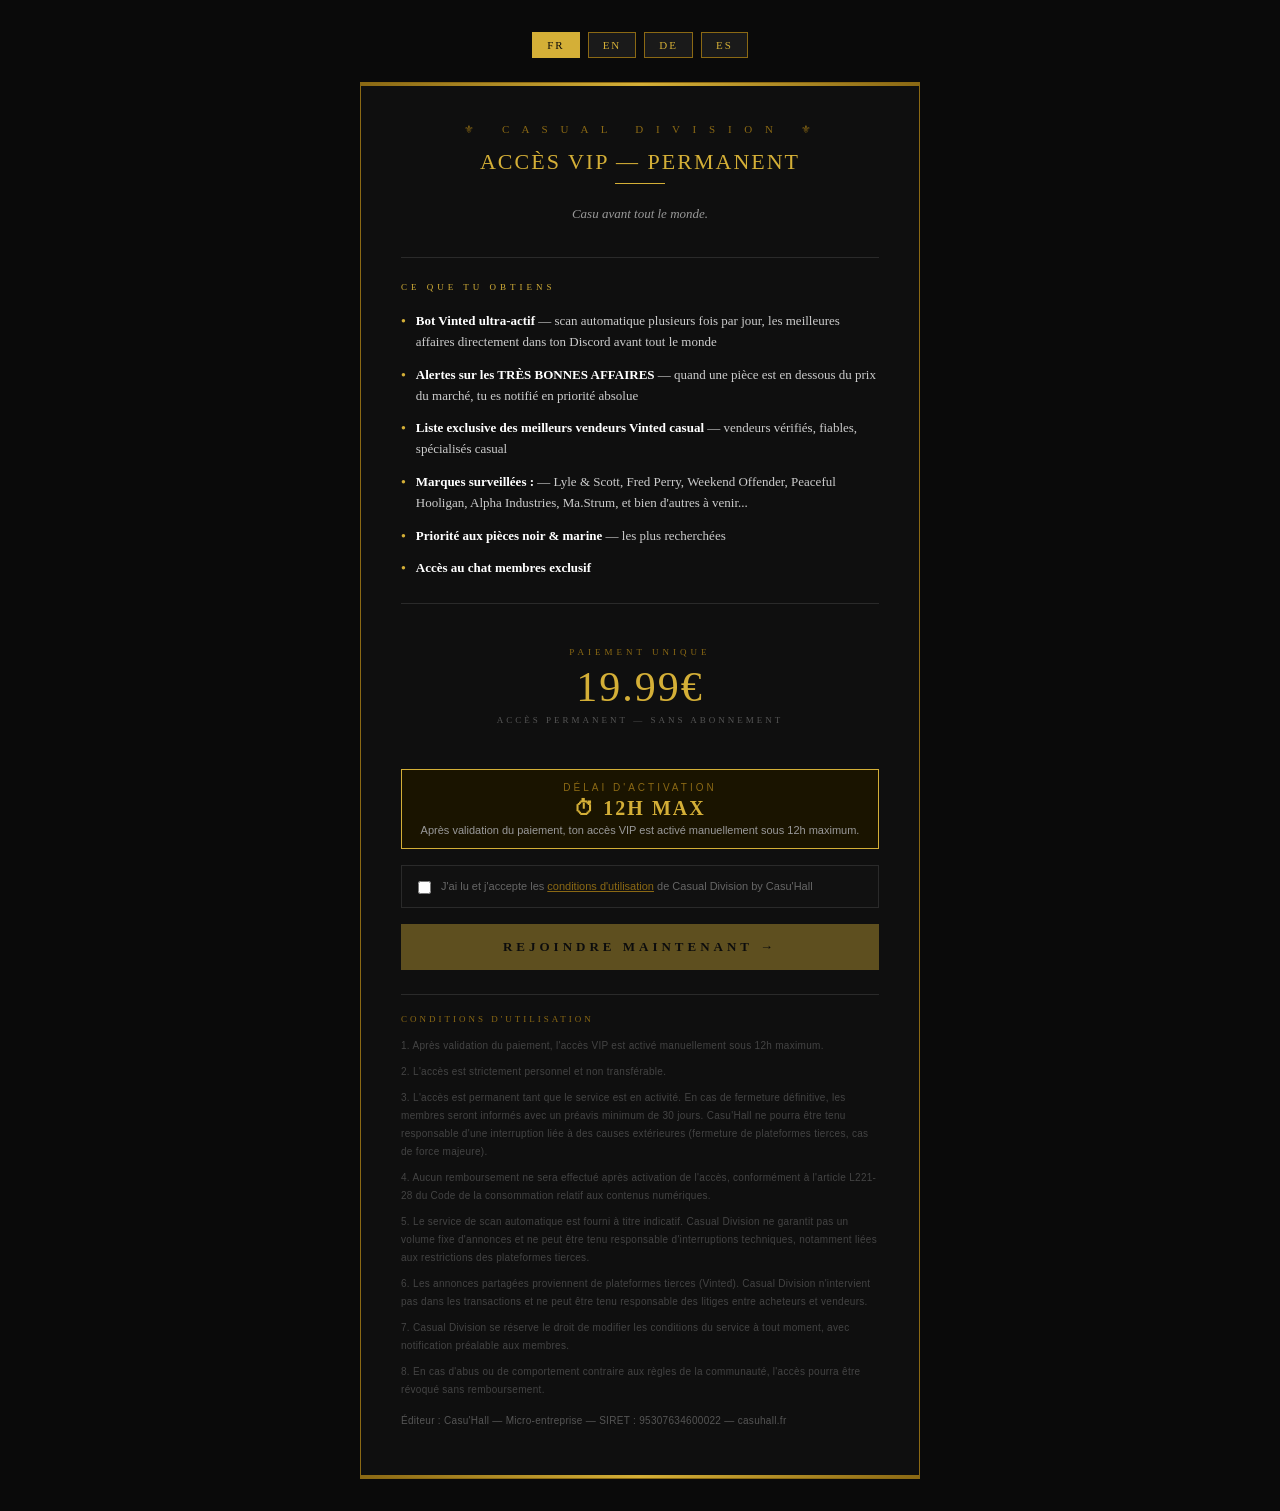
==== commit ad2b1e61: "Update index.html" ====
--- a/index.html
+++ b/index.html
@@ -88,11 +88,10 @@
     sub: "Casu avant tout le monde.",
     section: "CE QUE TU OBTIENS",
     items: [
-      ["Bot Vinted ultra-actif — en moyenne 250+ pièces/semaine", "scan automatique plusieurs fois par jour, les meilleures affaires directement dans ton Discord avant tout le monde"],
+      ["Bot Vinted ultra-actif", "scan automatique plusieurs fois par jour, les meilleures affaires directement dans ton Discord avant tout le monde"],
       ["Alertes sur les TRÈS BONNES AFFAIRES", "quand une pièce est en dessous du prix du marché, tu es notifié en priorité absolue"],
       ["Liste exclusive des meilleurs vendeurs Vinted casual", "vendeurs vérifiés, fiables, spécialisés casual"],
-      ["Sélection manuelle Stone Island & CP Company", "avis indicatif par un membre de l'équipe, en moyenne 20+ pièces/semaine"],
-      ["Marques surveillées :", "Lyle & Scott, Fred Perry, Weekend Offender, Peaceful Hooligan, et bien d'autres..."],
+      ["Marques surveillées :", "Lyle & Scott, Fred Perry, Weekend Offender, Peaceful Hooligan, Alpha Industries, Ma.Strum, et bien d'autres à venir..."],
       ["Priorité aux pièces noir & marine", "les plus recherchées"],
       ["Accès au chat membres exclusif", ""]
     ],
@@ -101,15 +100,14 @@
     cta: "REJOINDRE MAINTENANT →",
     legalTitle: "CONDITIONS D'UTILISATION", activationLabel: "DÉLAI D'ACTIVATION", activationText: "Après validation du paiement, ton accès VIP est activé manuellement sous 12h maximum.", cguText: "J'ai lu et j'accepte les <a href='#legal' style='color:#8B6914;text-decoration:underline;'>conditions d'utilisation</a> de Casual Division by Casu'Hall",
     legal: `
-      <p>0. Après validation du paiement, l'accès VIP est activé manuellement sous 12h maximum.</p>
-      <p>1. L'accès est strictement personnel et non transférable.</p>
-      <p>2b. L'accès est permanent tant que le service est en activité. En cas de fermeture définitive, les membres seront informés avec un préavis minimum de 30 jours. Casu'Hall ne pourra être tenu responsable d'une interruption liée à des causes extérieures (fermeture de plateformes tierces, cas de force majeure).</p>
-      <p>2. Aucun remboursement ne sera effectué après activation de l'accès, conformément à l'article L221-28 du Code de la consommation relatif aux contenus numériques.</p>
-      <p>3. Le service de scan automatique est fourni à titre indicatif. Casual Division ne garantit pas un volume fixe d'annonces et ne peut être tenu responsable d'interruptions techniques, notamment liées aux restrictions des plateformes tierces.</p>
-      <p>4. Les avis d'authenticité sur les pièces Stone Island et CP Company sont donnés à titre indicatif et ne constituent pas une expertise professionnelle. L'acheteur reste seul responsable de sa décision d'achat.</p>
-      <p>5. Les annonces partagées proviennent de plateformes tierces (Vinted). Casual Division n'intervient pas dans les transactions et ne peut être tenu responsable des litiges entre acheteurs et vendeurs.</p>
-      <p>6. Casual Division se réserve le droit de modifier les conditions du service à tout moment, avec notification préalable aux membres.</p>
-      <p>7. En cas d'abus ou de comportement contraire aux règles de la communauté, l'accès pourra être révoqué sans remboursement.</p>
+      <p>1. Après validation du paiement, l'accès VIP est activé manuellement sous 12h maximum.</p>
+      <p>2. L'accès est strictement personnel et non transférable.</p>
+      <p>3. L'accès est permanent tant que le service est en activité. En cas de fermeture définitive, les membres seront informés avec un préavis minimum de 30 jours. Casu'Hall ne pourra être tenu responsable d'une interruption liée à des causes extérieures (fermeture de plateformes tierces, cas de force majeure).</p>
+      <p>4. Aucun remboursement ne sera effectué après activation de l'accès, conformément à l'article L221-28 du Code de la consommation relatif aux contenus numériques.</p>
+      <p>5. Le service de scan automatique est fourni à titre indicatif. Casual Division ne garantit pas un volume fixe d'annonces et ne peut être tenu responsable d'interruptions techniques, notamment liées aux restrictions des plateformes tierces.</p>
+      <p>6. Les annonces partagées proviennent de plateformes tierces (Vinted). Casual Division n'intervient pas dans les transactions et ne peut être tenu responsable des litiges entre acheteurs et vendeurs.</p>
+      <p>7. Casual Division se réserve le droit de modifier les conditions du service à tout moment, avec notification préalable aux membres.</p>
+      <p>8. En cas d'abus ou de comportement contraire aux règles de la communauté, l'accès pourra être révoqué sans remboursement.</p>
       <p style="margin-top:0.8rem; color:#555;">Éditeur : Casu'Hall — Micro-entreprise — SIRET : 95307634600022 — casuhall.fr</p>
     `
   },
@@ -118,11 +116,10 @@
     sub: "Casu before everyone else.",
     section: "WHAT YOU GET",
     items: [
-      ["Ultra-active Vinted Bot — on average 250+ items/week", "automatic scan multiple times a day, the best deals delivered directly to your Discord"],
+      ["Ultra-active Vinted Bot", "automatic scan multiple times a day, the best deals delivered directly to your Discord"],
       ["Alerts on GREAT DEALS", "when an item drops below market price, you're notified first"],
       ["Exclusive list of the best casual Vinted sellers", "verified, reliable sellers specialised in casual wear"],
-      ["Manual selection of Stone Island & CP Company", "indicative opinion by a team member, on average 20+ items/week"],
-      ["Monitored brands:", "Lyle & Scott, Fred Perry, Weekend Offender, Peaceful Hooligan, and many more..."],
+      ["Monitored brands:", "Lyle & Scott, Fred Perry, Weekend Offender, Peaceful Hooligan, Alpha Industries, Ma.Strum, and many more to come..."],
       ["Priority on black & navy items", "the most sought-after pieces"],
       ["Access to exclusive members chat", ""]
     ],
@@ -131,11 +128,10 @@
     cta: "JOIN NOW →",
     legalTitle: "TERMS OF USE", activationLabel: "ACTIVATION DELAY", activationText: "After payment confirmation, your VIP access is activated manually within 12 hours maximum. Access is permanent for as long as the service operates.", cguText: "I have read and accept the <a href='#legal' style='color:#8B6914;text-decoration:underline;'>terms of use</a> of Casual Division by Casu'Hall",
     legal: `
-      <p>1. Access is strictly personal and non-transferable.</p>
-      <p>0. After payment confirmation, VIP access is activated manually within 12 hours maximum.</p>
-      <p>2. No refund will be made after activation of access, in accordance with regulations applicable to digital content.</p>
-      <p>3. The automatic scanning service is provided for informational purposes. Casual Division does not guarantee a fixed volume of listings and cannot be held responsible for technical interruptions.</p>
-      <p>4. Authenticity opinions on Stone Island and CP Company items are indicative only and do not constitute professional expertise. The buyer remains solely responsible for their purchase decision.</p>
+      <p>1. After payment confirmation, VIP access is activated manually within 12 hours maximum.</p>
+      <p>2. Access is strictly personal and non-transferable.</p>
+      <p>3. No refund will be made after activation of access, in accordance with regulations applicable to digital content.</p>
+      <p>4. The automatic scanning service is provided for informational purposes. Casual Division does not guarantee a fixed volume of listings and cannot be held responsible for technical interruptions.</p>
       <p>5. Listings shared come from third-party platforms (Vinted). Casual Division is not involved in transactions and cannot be held liable for disputes between buyers and sellers.</p>
       <p>6. Casual Division reserves the right to modify service conditions at any time, with prior notice to members.</p>
       <p>7. In case of abuse or behaviour contrary to community rules, access may be revoked without refund.</p>
@@ -147,11 +143,10 @@
     sub: "Casu vor allen anderen.",
     section: "WAS DU BEKOMMST",
     items: [
-      ["Ultra-aktiver Vinted-Bot — durchschnittlich 250+ Artikel/Woche", "automatischer Scan mehrmals täglich, die besten Angebote direkt in deinen Discord"],
+      ["Ultra-aktiver Vinted-Bot", "automatischer Scan mehrmals täglich, die besten Angebote direkt in deinen Discord"],
       ["Alarme bei TOP-ANGEBOTEN", "wenn ein Artikel unter dem Marktpreis liegt, wirst du sofort benachrichtigt"],
       ["Exklusive Liste der besten Casual-Vinted-Verkäufer", "geprüfte, zuverlässige Verkäufer spezialisiert auf Casual-Mode"],
-      ["Manuelle Auswahl Stone Island & CP Company", "indikativer Hinweis eines Teammitglieds, durchschnittlich 20+ Artikel/Woche"],
-      ["Überwachte Marken:", "Lyle & Scott, Fred Perry, Weekend Offender, Peaceful Hooligan und viele mehr..."],
+      ["Überwachte Marken:", "Lyle & Scott, Fred Perry, Weekend Offender, Peaceful Hooligan, Alpha Industries, Ma.Strum und viele weitere..."],
       ["Priorität für schwarze & marine Teile", "die meistgesuchten Stücke"],
       ["Zugang zum exklusiven Mitglieder-Chat", ""]
     ],
@@ -160,11 +155,10 @@
     cta: "JETZT BEITRETEN →",
     legalTitle: "NUTZUNGSBEDINGUNGEN", activationLabel: "AKTIVIERUNGSZEIT", activationText: "Nach Zahlungsbestätigung wird dein VIP-Zugang innerhalb von maximal 12 Stunden manuell aktiviert.", cguText: "Ich habe die <a href='#legal' style='color:#8B6914;text-decoration:underline;'>Nutzungsbedingungen</a> von Casual Division by Casu'Hall gelesen und akzeptiere sie.",
     legal: `
-      <p>1. Der Zugang ist streng persönlich und nicht übertragbar.</p>
-      <p>0. Nach Zahlungsbestätigung wird der VIP-Zugang innerhalb von maximal 12 Stunden manuell aktiviert.</p>
-      <p>2. Nach Aktivierung des Zugangs erfolgt keine Rückerstattung.</p>
-      <p>3. Der automatische Scan-Service wird nur zu Informationszwecken bereitgestellt. Casual Division garantiert kein festes Volumen an Angeboten.</p>
-      <p>4. Echtheitsmeinungen zu Stone Island- und CP Company-Artikeln sind nur indikativ und stellen keine professionelle Expertise dar.</p>
+      <p>1. Nach Zahlungsbestätigung wird der VIP-Zugang innerhalb von maximal 12 Stunden manuell aktiviert.</p>
+      <p>2. Der Zugang ist streng persönlich und nicht übertragbar.</p>
+      <p>3. Nach Aktivierung des Zugangs erfolgt keine Rückerstattung.</p>
+      <p>4. Der automatische Scan-Service wird nur zu Informationszwecken bereitgestellt. Casual Division garantiert kein festes Volumen an Angeboten.</p>
       <p>5. Die geteilten Angebote stammen von Drittanbieter-Plattformen (Vinted). Casual Division haftet nicht für Streitigkeiten zwischen Käufern und Verkäufern.</p>
       <p>6. Casual Division behält sich das Recht vor, die Servicebedingungen jederzeit zu ändern.</p>
       <p>7. Bei Missbrauch kann der Zugang ohne Rückerstattung widerrufen werden.</p>
@@ -176,11 +170,10 @@
     sub: "Casu antes que nadie.",
     section: "LO QUE OBTIENES",
     items: [
-      ["Bot Vinted ultra-activo — una media de 250+ piezas/semana", "escaneo automático varias veces al día, las mejores ofertas directamente en tu Discord"],
+      ["Bot Vinted ultra-activo", "escaneo automático varias veces al día, las mejores ofertas directamente en tu Discord"],
       ["Alertas de GRANDES OFERTAS", "cuando una pieza está por debajo del precio de mercado, eres notificado con prioridad absoluta"],
       ["Lista exclusiva de los mejores vendedores Vinted casual", "vendedores verificados, fiables, especializados en casual"],
-      ["Selección manual Stone Island & CP Company", "opinión indicativa de un miembro del equipo, una media de 20+ piezas/semana"],
-      ["Marcas vigiladas:", "Lyle & Scott, Fred Perry, Weekend Offender, Peaceful Hooligan, y muchas más..."],
+      ["Marcas vigiladas:", "Lyle & Scott, Fred Perry, Weekend Offender, Peaceful Hooligan, Alpha Industries, Ma.Strum, y muchas más por venir..."],
       ["Prioridad en piezas negras y azul marino", "las más buscadas"],
       ["Acceso al chat exclusivo de miembros", ""]
     ],
@@ -189,11 +182,10 @@
     cta: "UNIRSE AHORA →",
     legalTitle: "CONDICIONES DE USO", activationLabel: "PLAZO DE ACTIVACIÓN", activationText: "Tras la confirmación del pago, tu acceso VIP se activa manualmente en un máximo de 12 horas.", cguText: "He leído y acepto las <a href='#legal' style='color:#8B6914;text-decoration:underline;'>condiciones de uso</a> de Casual Division by Casu'Hall",
     legal: `
-      <p>1. El acceso es estrictamente personal e intransferible.</p>
-      <p>0. Tras la confirmación del pago, el acceso VIP se activa manualmente en un máximo de 12 horas.</p>
-      <p>2. No se realizarán reembolsos tras la activación del acceso.</p>
-      <p>3. El servicio de escaneo automático se proporciona a título informativo. Casual Division no garantiza un volumen fijo de anuncios.</p>
-      <p>4. Las opiniones de autenticidad sobre piezas Stone Island y CP Company son indicativas y no constituyen una pericia profesional.</p>
+      <p>1. Tras la confirmación del pago, el acceso VIP se activa manualmente en un máximo de 12 horas.</p>
+      <p>2. El acceso es estrictamente personal e intransferible.</p>
+      <p>3. No se realizarán reembolsos tras la activación del acceso.</p>
+      <p>4. El servicio de escaneo automático se proporciona a título informativo. Casual Division no garantiza un volumen fijo de anuncios.</p>
       <p>5. Los anuncios compartidos provienen de plataformas de terceros (Vinted). Casual Division no interviene en las transacciones.</p>
       <p>6. Casual Division se reserva el derecho de modificar las condiciones del servicio en cualquier momento.</p>
       <p>7. En caso de abuso, el acceso podrá ser revocado sin reembolso.</p>
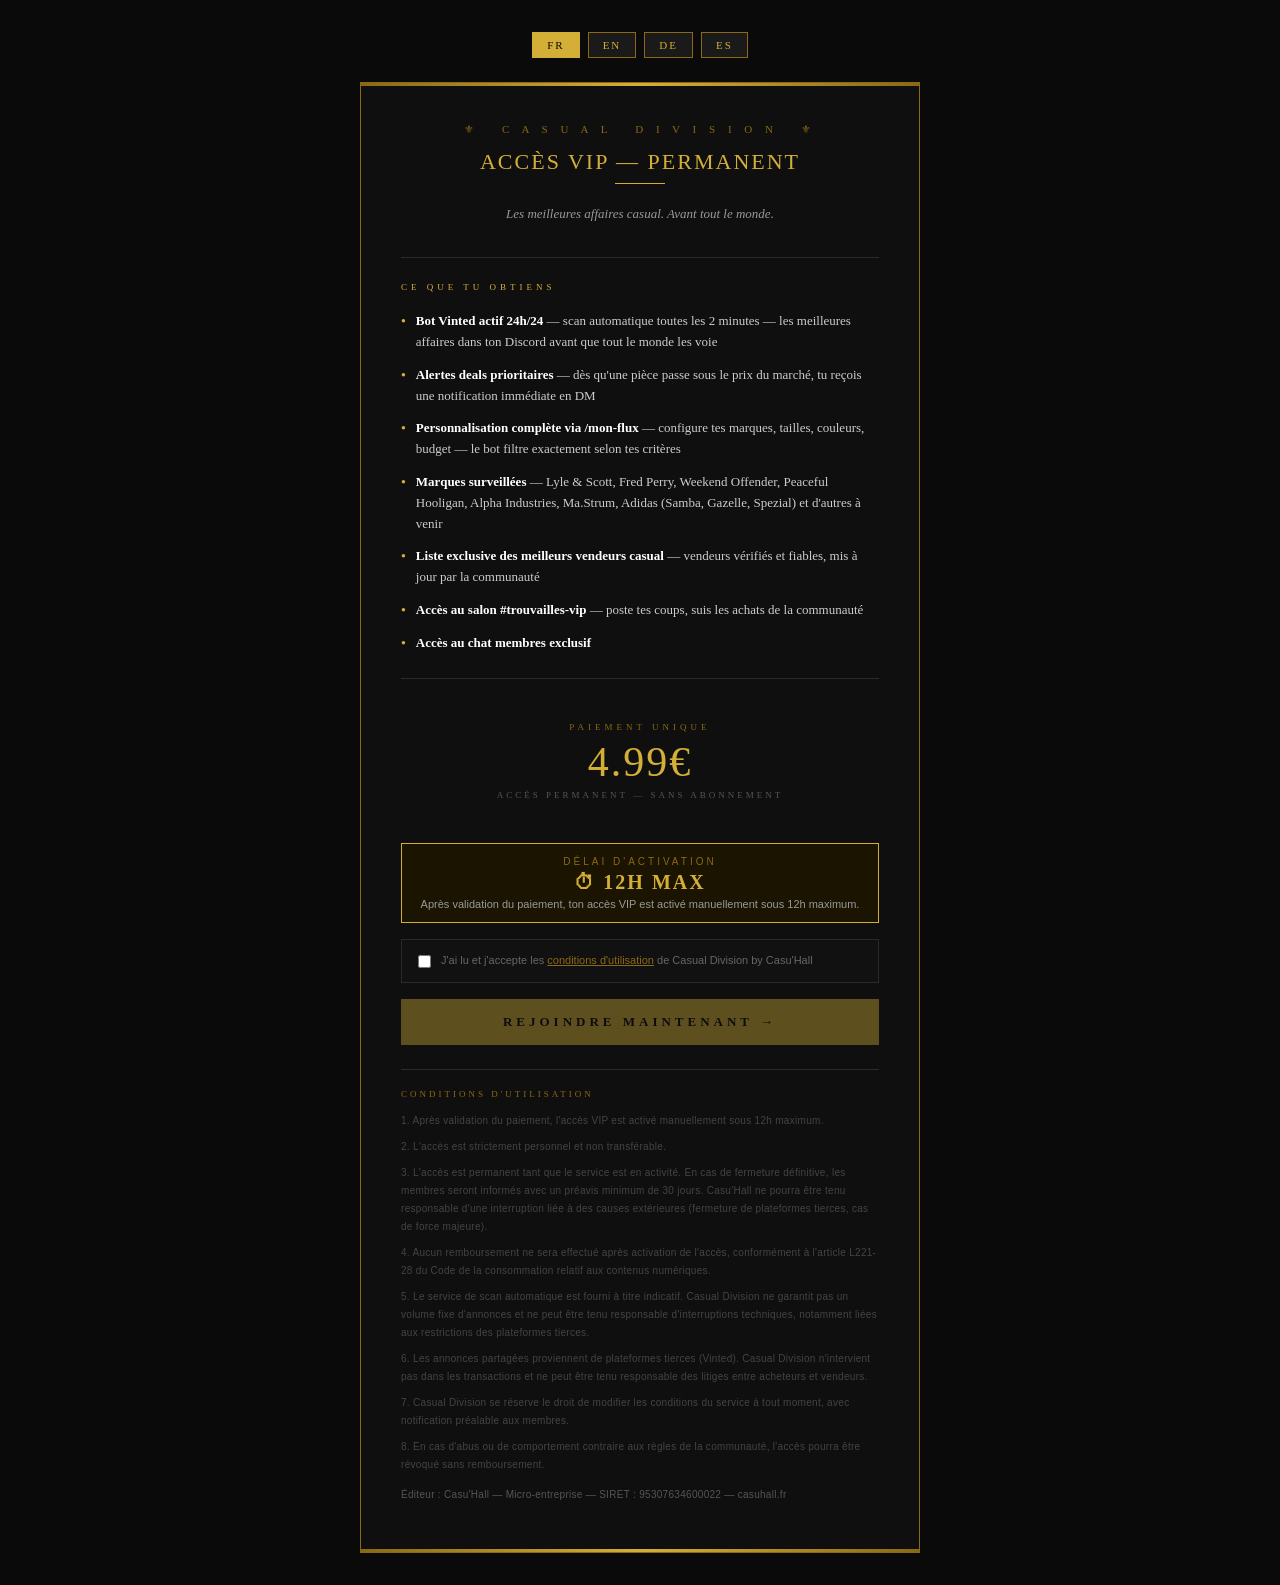
==== commit 31817653: "Update index.html" ====
--- a/index.html
+++ b/index.html
@@ -60,7 +60,7 @@
     </div>
     <div class="price-box">
       <div class="payment-label" id="t-payment">PAIEMENT UNIQUE</div>
-      <div class="price">19.99€</div>
+      <div class="price">4.99€</div>
       <div class="lifetime" id="t-lifetime">ACCÈS PERMANENT — SANS ABONNEMENT</div>
     </div>
     <div id="t-activation-box" style="border:1px solid #D4AF37;padding:12px 16px;margin-bottom:1rem;background:#1a1400;text-align:center;">
@@ -85,20 +85,24 @@
 const langs = {
   fr: {
     title: "ACCÈS VIP — PERMANENT",
-    sub: "Casu avant tout le monde.",
+    sub: "Les meilleures affaires casual. Avant tout le monde.",
     section: "CE QUE TU OBTIENS",
     items: [
-      ["Bot Vinted ultra-actif", "scan automatique plusieurs fois par jour, les meilleures affaires directement dans ton Discord avant tout le monde"],
-      ["Alertes sur les TRÈS BONNES AFFAIRES", "quand une pièce est en dessous du prix du marché, tu es notifié en priorité absolue"],
-      ["Liste exclusive des meilleurs vendeurs Vinted casual", "vendeurs vérifiés, fiables, spécialisés casual"],
-      ["Marques surveillées :", "Lyle & Scott, Fred Perry, Weekend Offender, Peaceful Hooligan, Alpha Industries, Ma.Strum, et bien d'autres à venir..."],
-      ["Priorité aux pièces noir & marine", "les plus recherchées"],
+      ["Bot Vinted actif 24h/24", "scan automatique toutes les 2 minutes — les meilleures affaires dans ton Discord avant que tout le monde les voie"],
+      ["Alertes deals prioritaires", "dès qu'une pièce passe sous le prix du marché, tu reçois une notification immédiate en DM"],
+      ["Personnalisation complète via /mon-flux", "configure tes marques, tailles, couleurs, budget — le bot filtre exactement selon tes critères"],
+      ["Marques surveillées", "Lyle & Scott, Fred Perry, Weekend Offender, Peaceful Hooligan, Alpha Industries, Ma.Strum, Adidas (Samba, Gazelle, Spezial) et d'autres à venir"],
+      ["Liste exclusive des meilleurs vendeurs casual", "vendeurs vérifiés et fiables, mis à jour par la communauté"],
+      ["Accès au salon #trouvailles-vip", "poste tes coups, suis les achats de la communauté"],
       ["Accès au chat membres exclusif", ""]
     ],
     payment: "PAIEMENT UNIQUE",
     lifetime: "ACCÈS PERMANENT — SANS ABONNEMENT",
     cta: "REJOINDRE MAINTENANT →",
-    legalTitle: "CONDITIONS D'UTILISATION", activationLabel: "DÉLAI D'ACTIVATION", activationText: "Après validation du paiement, ton accès VIP est activé manuellement sous 12h maximum.", cguText: "J'ai lu et j'accepte les <a href='#legal' style='color:#8B6914;text-decoration:underline;'>conditions d'utilisation</a> de Casual Division by Casu'Hall",
+    legalTitle: "CONDITIONS D'UTILISATION",
+    activationLabel: "DÉLAI D'ACTIVATION",
+    activationText: "Après validation du paiement, ton accès VIP est activé manuellement sous 12h maximum.",
+    cguText: "J'ai lu et j'accepte les <a href='#legal' style='color:#8B6914;text-decoration:underline;'>conditions d'utilisation</a> de Casual Division by Casu'Hall",
     legal: `
       <p>1. Après validation du paiement, l'accès VIP est activé manuellement sous 12h maximum.</p>
       <p>2. L'accès est strictement personnel et non transférable.</p>
@@ -113,20 +117,24 @@
   },
   en: {
     title: "VIP ACCESS — PERMANENT",
-    sub: "Casu before everyone else.",
+    sub: "The best casual deals. Before everyone else.",
     section: "WHAT YOU GET",
     items: [
-      ["Ultra-active Vinted Bot", "automatic scan multiple times a day, the best deals delivered directly to your Discord"],
-      ["Alerts on GREAT DEALS", "when an item drops below market price, you're notified first"],
-      ["Exclusive list of the best casual Vinted sellers", "verified, reliable sellers specialised in casual wear"],
-      ["Monitored brands:", "Lyle & Scott, Fred Perry, Weekend Offender, Peaceful Hooligan, Alpha Industries, Ma.Strum, and many more to come..."],
-      ["Priority on black & navy items", "the most sought-after pieces"],
+      ["24/7 active Vinted bot", "automatic scan every 2 minutes — the best deals in your Discord before anyone else sees them"],
+      ["Priority deal alerts", "as soon as an item drops below market price, you get an instant DM notification"],
+      ["Full personalisation via /mon-flux", "set your brands, sizes, colours and budget — the bot filters exactly to your criteria"],
+      ["Monitored brands", "Lyle & Scott, Fred Perry, Weekend Offender, Peaceful Hooligan, Alpha Industries, Ma.Strum, Adidas (Samba, Gazelle, Spezial) and more to come"],
+      ["Exclusive list of the best casual sellers", "verified, reliable sellers updated by the community"],
+      ["Access to #trouvailles-vip channel", "share your finds, follow community purchases"],
       ["Access to exclusive members chat", ""]
     ],
     payment: "ONE-TIME PAYMENT",
     lifetime: "PERMANENT ACCESS — NO SUBSCRIPTION",
     cta: "JOIN NOW →",
-    legalTitle: "TERMS OF USE", activationLabel: "ACTIVATION DELAY", activationText: "After payment confirmation, your VIP access is activated manually within 12 hours maximum. Access is permanent for as long as the service operates.", cguText: "I have read and accept the <a href='#legal' style='color:#8B6914;text-decoration:underline;'>terms of use</a> of Casual Division by Casu'Hall",
+    legalTitle: "TERMS OF USE",
+    activationLabel: "ACTIVATION DELAY",
+    activationText: "After payment confirmation, your VIP access is activated manually within 12 hours maximum.",
+    cguText: "I have read and accept the <a href='#legal' style='color:#8B6914;text-decoration:underline;'>terms of use</a> of Casual Division by Casu'Hall",
     legal: `
       <p>1. After payment confirmation, VIP access is activated manually within 12 hours maximum.</p>
       <p>2. Access is strictly personal and non-transferable.</p>
@@ -140,20 +148,24 @@
   },
   de: {
     title: "VIP-ZUGANG — PERMANENT",
-    sub: "Casu vor allen anderen.",
+    sub: "Die besten Casual-Deals. Vor allen anderen.",
     section: "WAS DU BEKOMMST",
     items: [
-      ["Ultra-aktiver Vinted-Bot", "automatischer Scan mehrmals täglich, die besten Angebote direkt in deinen Discord"],
-      ["Alarme bei TOP-ANGEBOTEN", "wenn ein Artikel unter dem Marktpreis liegt, wirst du sofort benachrichtigt"],
-      ["Exklusive Liste der besten Casual-Vinted-Verkäufer", "geprüfte, zuverlässige Verkäufer spezialisiert auf Casual-Mode"],
-      ["Überwachte Marken:", "Lyle & Scott, Fred Perry, Weekend Offender, Peaceful Hooligan, Alpha Industries, Ma.Strum und viele weitere..."],
-      ["Priorität für schwarze & marine Teile", "die meistgesuchten Stücke"],
+      ["24/7 aktiver Vinted-Bot", "automatischer Scan alle 2 Minuten — die besten Angebote in deinem Discord, bevor sie alle sehen"],
+      ["Prioritäts-Deal-Alarme", "sobald ein Artikel unter den Marktpreis fällt, bekommst du sofort eine DM-Benachrichtigung"],
+      ["Vollständige Personalisierung via /mon-flux", "stelle Marken, Größen, Farben und Budget ein — der Bot filtert genau nach deinen Kriterien"],
+      ["Überwachte Marken", "Lyle & Scott, Fred Perry, Weekend Offender, Peaceful Hooligan, Alpha Industries, Ma.Strum, Adidas (Samba, Gazelle, Spezial) und weitere"],
+      ["Exklusive Liste der besten Casual-Verkäufer", "geprüfte, zuverlässige Verkäufer, von der Community aktualisiert"],
+      ["Zugang zum #trouvailles-vip Kanal", "teile deine Funde, verfolge Community-Käufe"],
       ["Zugang zum exklusiven Mitglieder-Chat", ""]
     ],
     payment: "EINMALIGE ZAHLUNG",
     lifetime: "PERMANENTER ZUGANG — KEIN ABO",
     cta: "JETZT BEITRETEN →",
-    legalTitle: "NUTZUNGSBEDINGUNGEN", activationLabel: "AKTIVIERUNGSZEIT", activationText: "Nach Zahlungsbestätigung wird dein VIP-Zugang innerhalb von maximal 12 Stunden manuell aktiviert.", cguText: "Ich habe die <a href='#legal' style='color:#8B6914;text-decoration:underline;'>Nutzungsbedingungen</a> von Casual Division by Casu'Hall gelesen und akzeptiere sie.",
+    legalTitle: "NUTZUNGSBEDINGUNGEN",
+    activationLabel: "AKTIVIERUNGSZEIT",
+    activationText: "Nach Zahlungsbestätigung wird dein VIP-Zugang innerhalb von maximal 12 Stunden manuell aktiviert.",
+    cguText: "Ich habe die <a href='#legal' style='color:#8B6914;text-decoration:underline;'>Nutzungsbedingungen</a> von Casual Division by Casu'Hall gelesen und akzeptiere sie.",
     legal: `
       <p>1. Nach Zahlungsbestätigung wird der VIP-Zugang innerhalb von maximal 12 Stunden manuell aktiviert.</p>
       <p>2. Der Zugang ist streng persönlich und nicht übertragbar.</p>
@@ -167,20 +179,24 @@
   },
   es: {
     title: "ACCESO VIP — PERMANENTE",
-    sub: "Casu antes que nadie.",
+    sub: "Las mejores ofertas casual. Antes que nadie.",
     section: "LO QUE OBTIENES",
     items: [
-      ["Bot Vinted ultra-activo", "escaneo automático varias veces al día, las mejores ofertas directamente en tu Discord"],
-      ["Alertas de GRANDES OFERTAS", "cuando una pieza está por debajo del precio de mercado, eres notificado con prioridad absoluta"],
-      ["Lista exclusiva de los mejores vendedores Vinted casual", "vendedores verificados, fiables, especializados en casual"],
-      ["Marcas vigiladas:", "Lyle & Scott, Fred Perry, Weekend Offender, Peaceful Hooligan, Alpha Industries, Ma.Strum, y muchas más por venir..."],
-      ["Prioridad en piezas negras y azul marino", "las más buscadas"],
+      ["Bot Vinted activo 24/7", "escaneo automático cada 2 minutos — las mejores ofertas en tu Discord antes que nadie"],
+      ["Alertas de deals prioritarias", "en cuanto una pieza baja del precio de mercado, recibes una notificación inmediata por DM"],
+      ["Personalización completa vía /mon-flux", "configura tus marcas, tallas, colores y presupuesto — el bot filtra exactamente según tus criterios"],
+      ["Marcas vigiladas", "Lyle & Scott, Fred Perry, Weekend Offender, Peaceful Hooligan, Alpha Industries, Ma.Strum, Adidas (Samba, Gazelle, Spezial) y más por venir"],
+      ["Lista exclusiva de los mejores vendedores casual", "vendedores verificados y fiables, actualizados por la comunidad"],
+      ["Acceso al canal #trouvailles-vip", "publica tus hallazgos, sigue las compras de la comunidad"],
       ["Acceso al chat exclusivo de miembros", ""]
     ],
     payment: "PAGO ÚNICO",
     lifetime: "ACCESO PERMANENTE — SIN SUSCRIPCIÓN",
     cta: "UNIRSE AHORA →",
-    legalTitle: "CONDICIONES DE USO", activationLabel: "PLAZO DE ACTIVACIÓN", activationText: "Tras la confirmación del pago, tu acceso VIP se activa manualmente en un máximo de 12 horas.", cguText: "He leído y acepto las <a href='#legal' style='color:#8B6914;text-decoration:underline;'>condiciones de uso</a> de Casual Division by Casu'Hall",
+    legalTitle: "CONDICIONES DE USO",
+    activationLabel: "PLAZO DE ACTIVACIÓN",
+    activationText: "Tras la confirmación del pago, tu acceso VIP se activa manualmente en un máximo de 12 horas.",
+    cguText: "He leído y acepto las <a href='#legal' style='color:#8B6914;text-decoration:underline;'>condiciones de uso</a> de Casual Division by Casu'Hall",
     legal: `
       <p>1. Tras la confirmación del pago, el acceso VIP se activa manualmente en un máximo de 12 horas.</p>
       <p>2. El acceso es estrictamente personal e intransferible.</p>
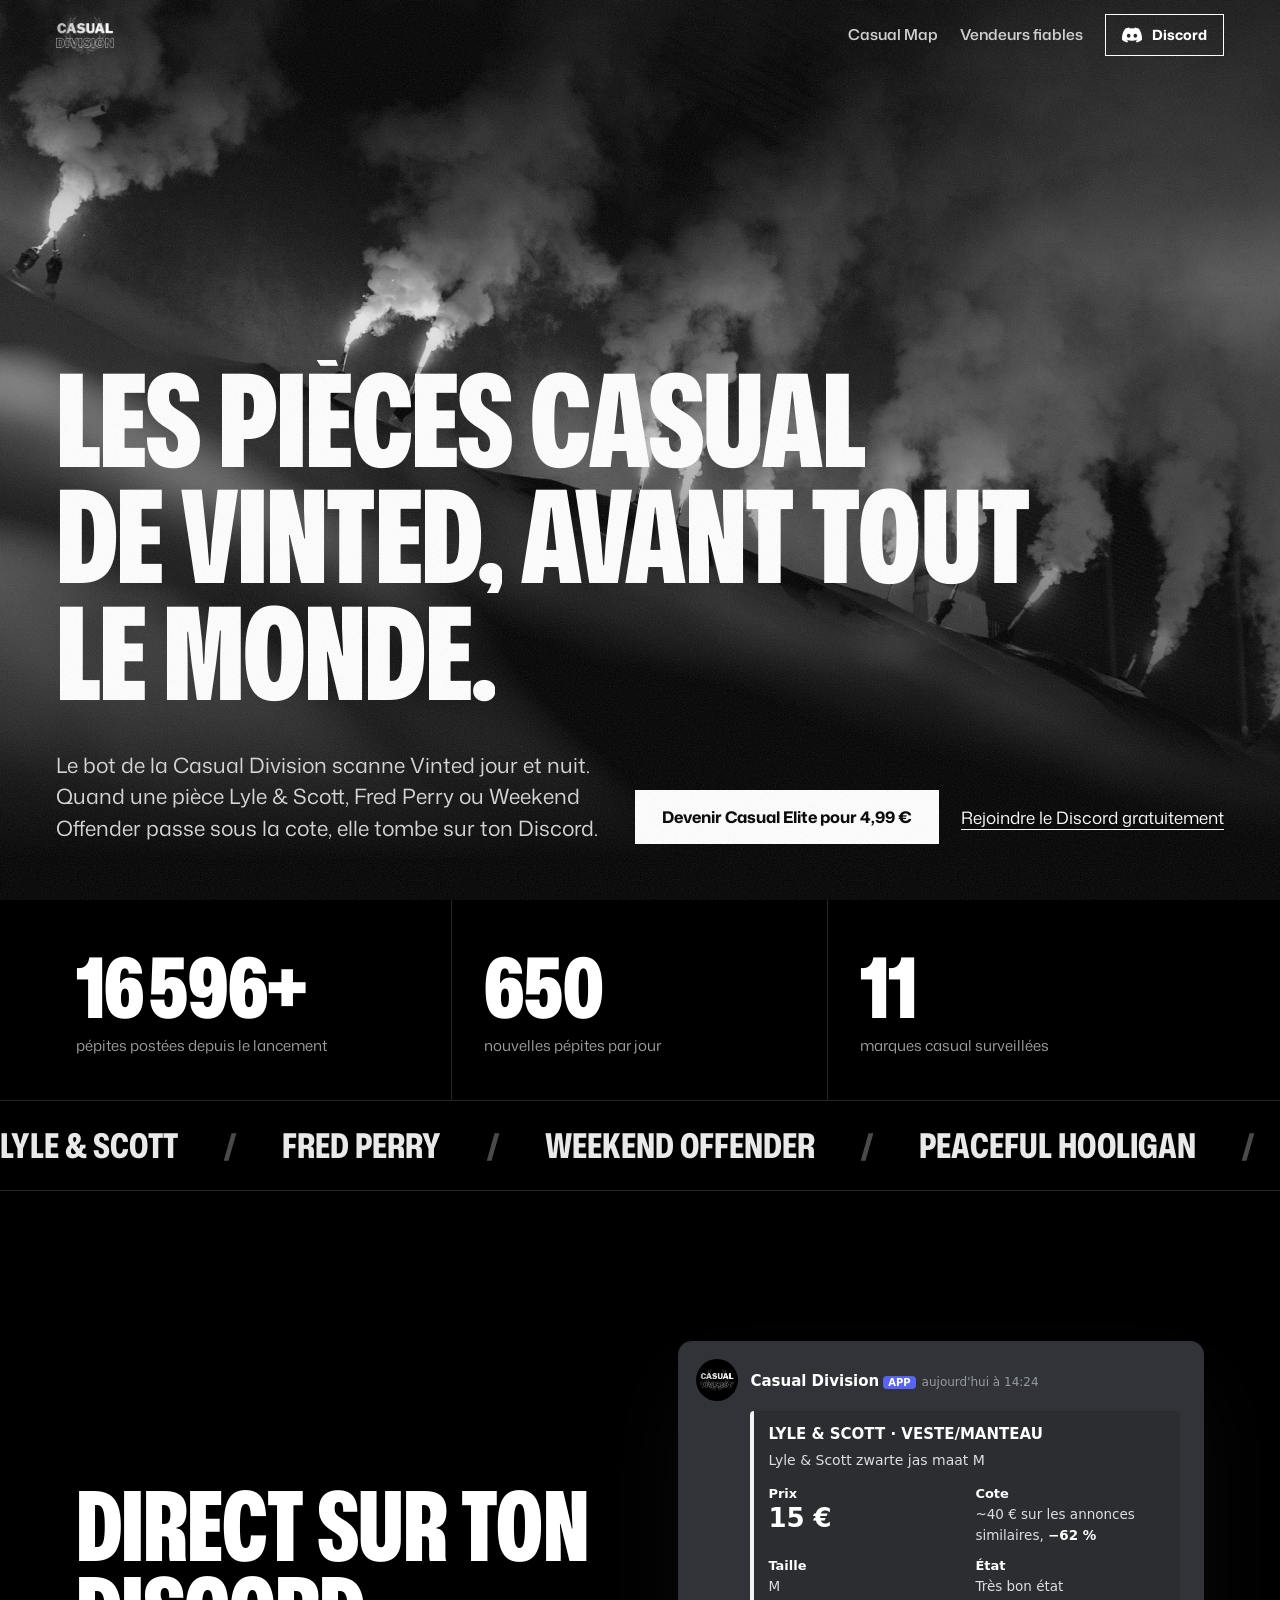
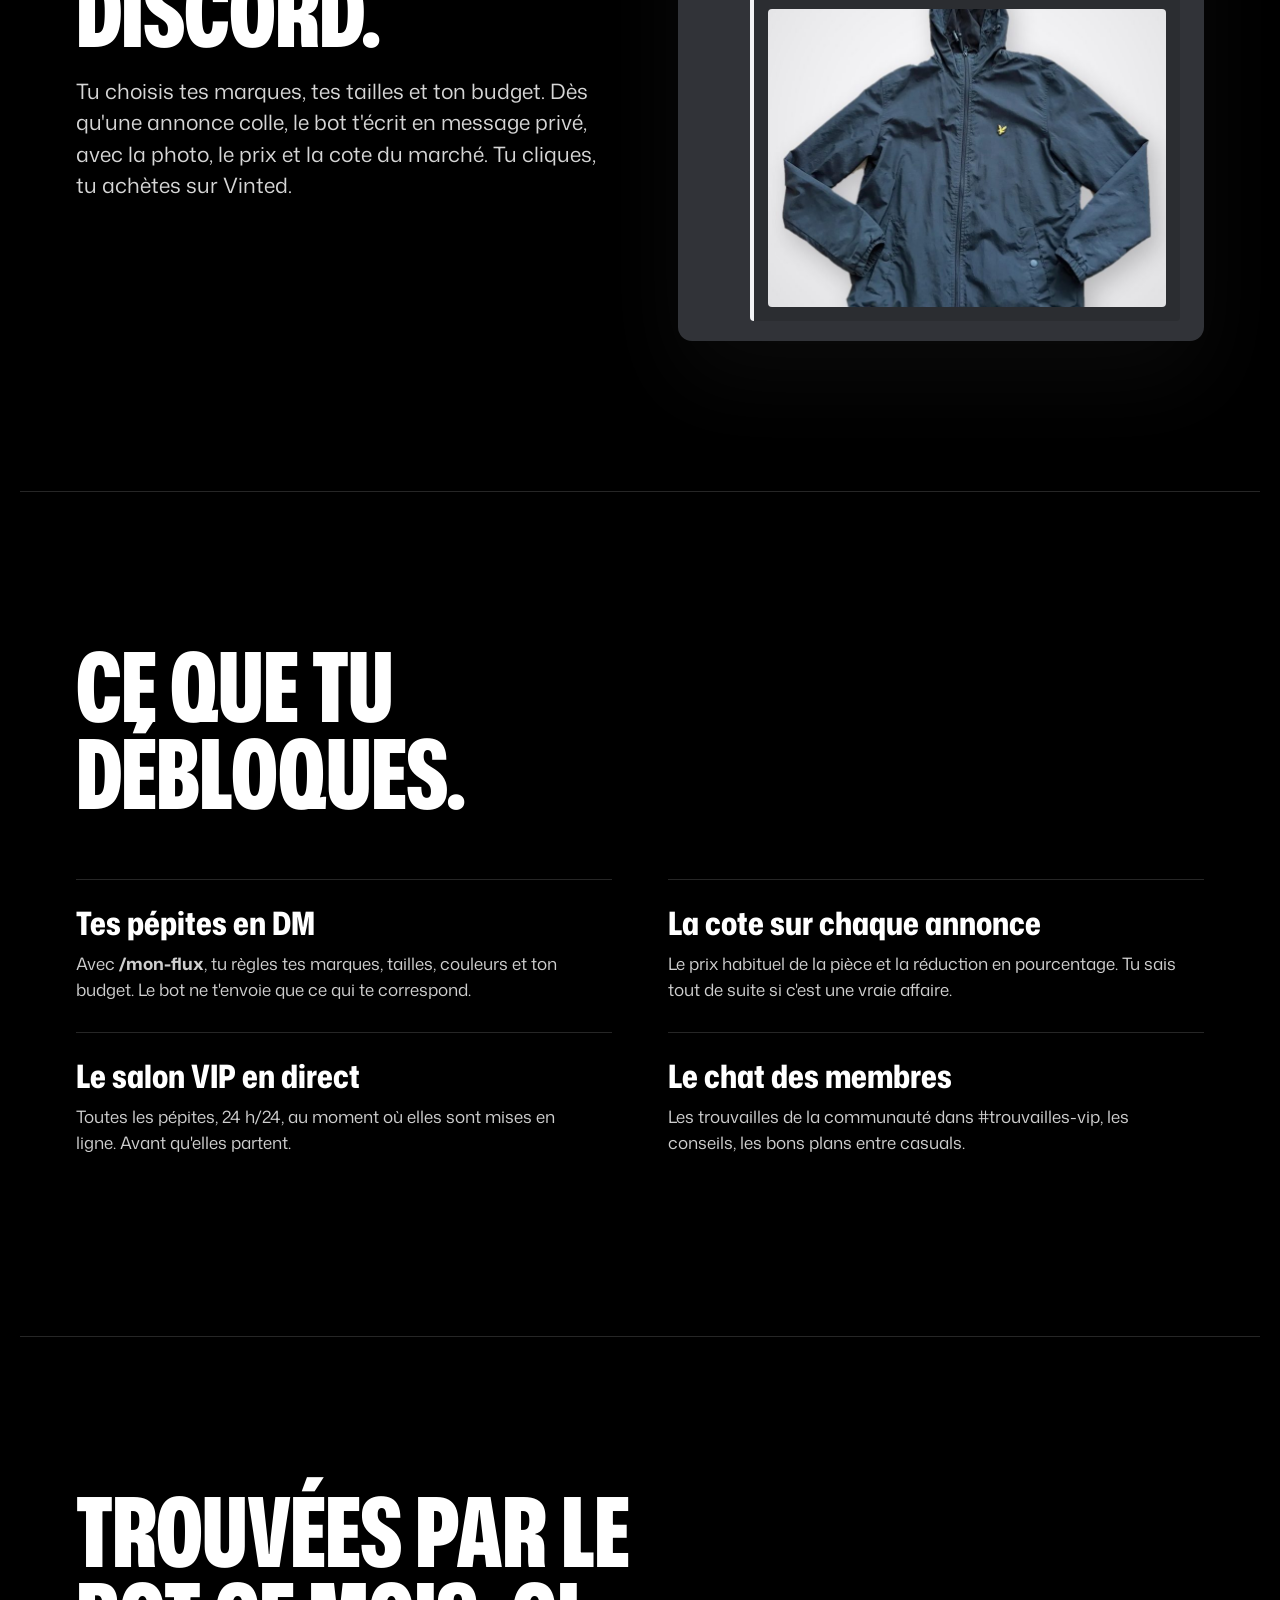
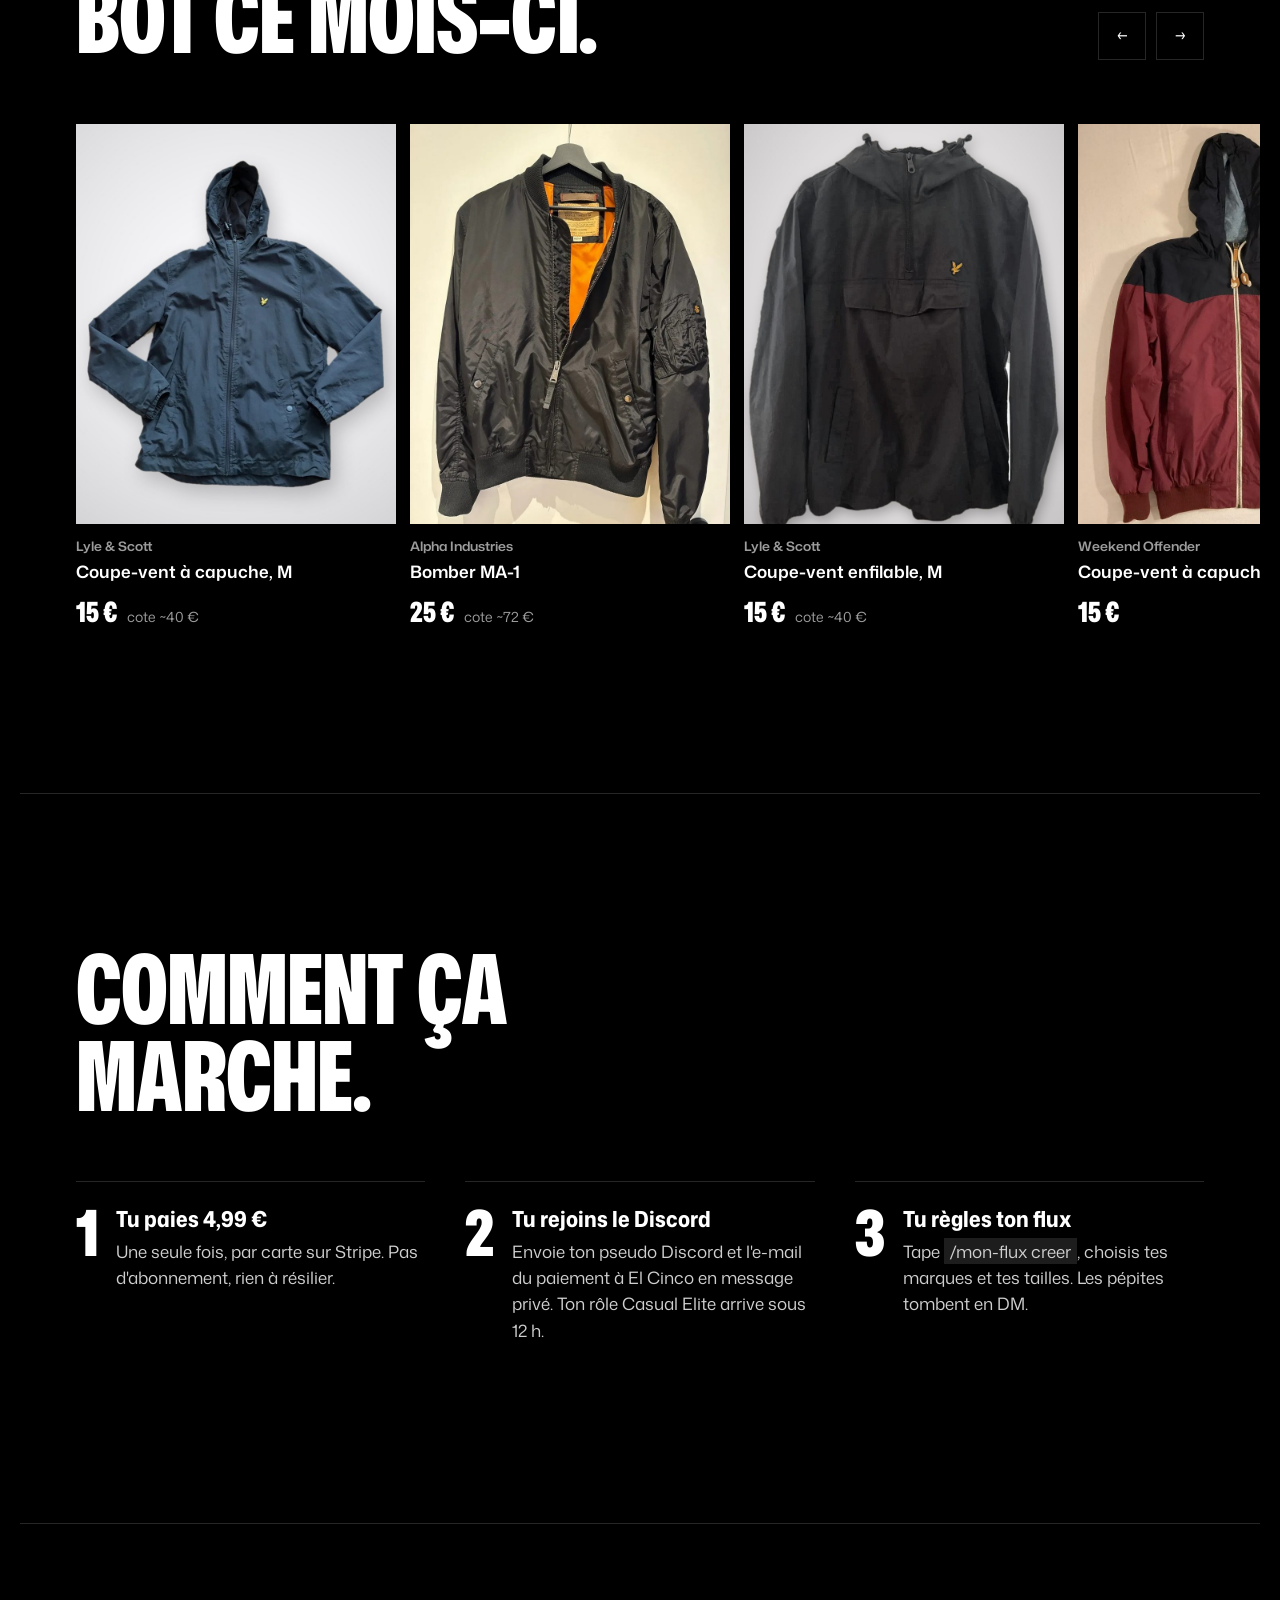
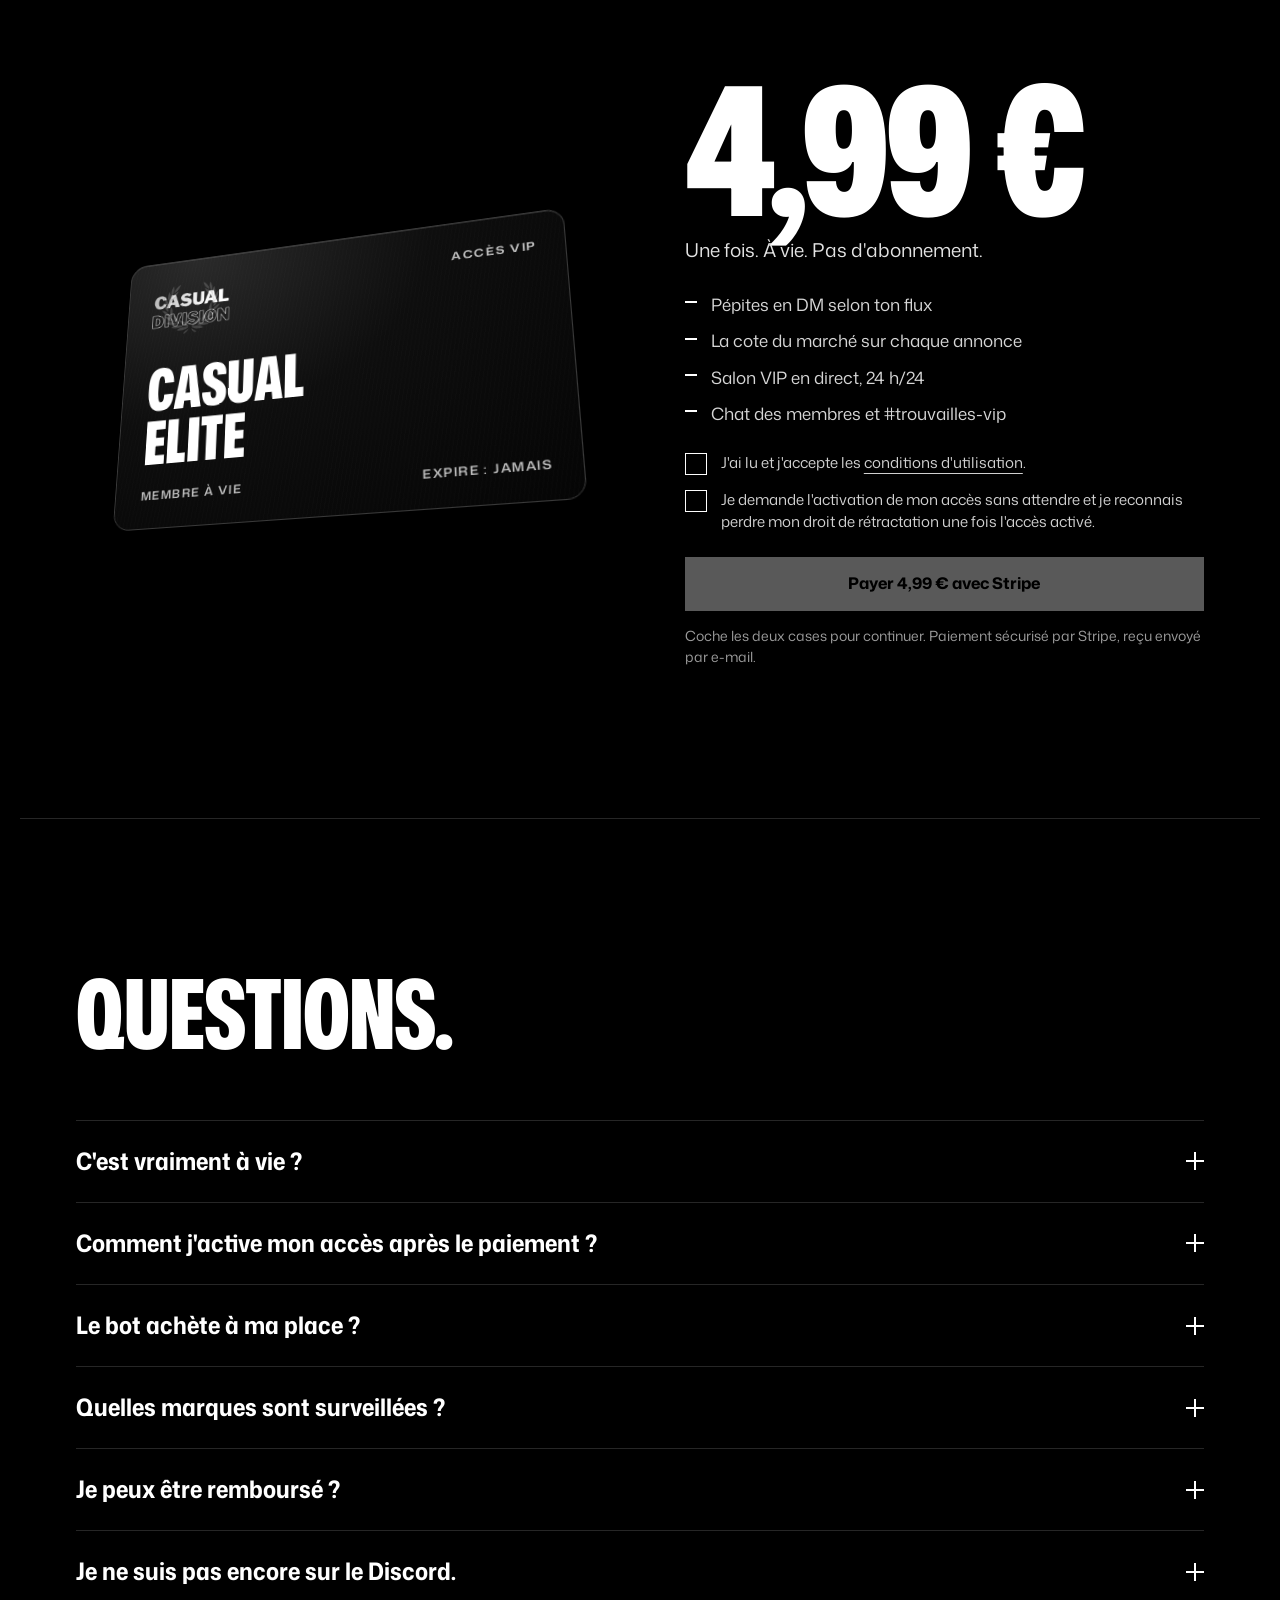
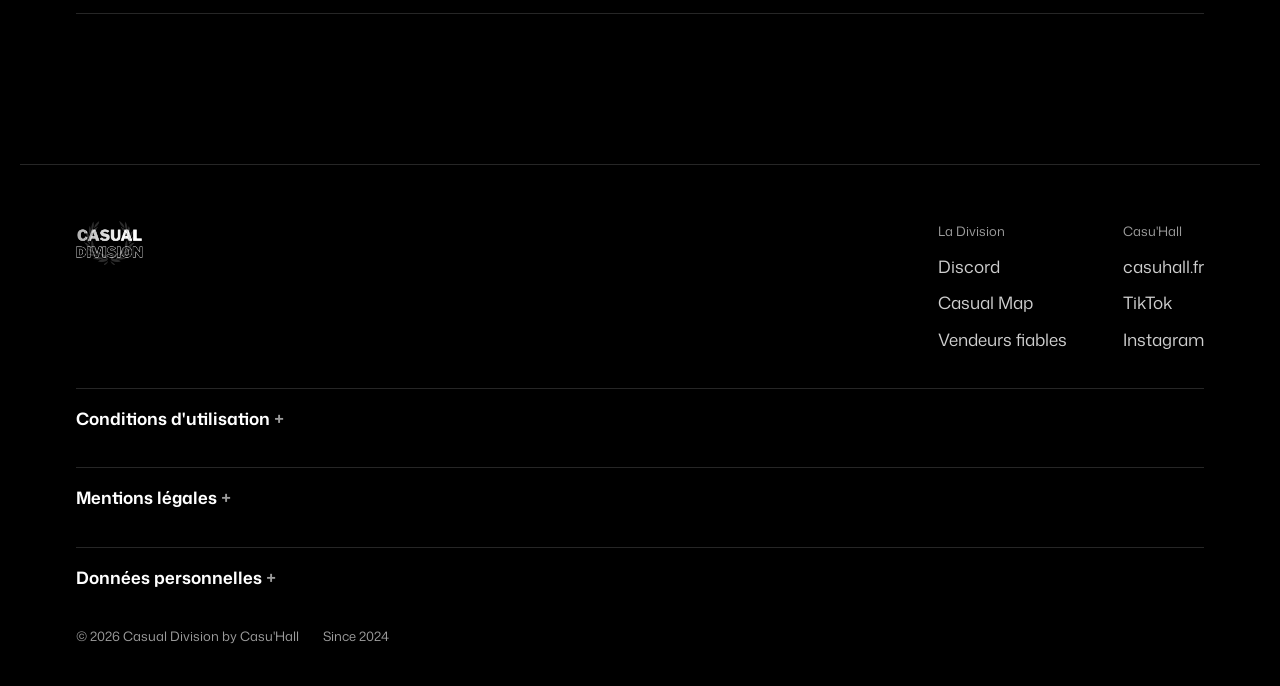
==== commit df92fea1: "Refonte du site : DA Noir, Casual Map et Vendeurs fiables sécurisés - Page Casual Elite refaite (DA " ====
--- a/index.html
+++ b/index.html
@@ -1,255 +1,302 @@
-<!DOCTYPE html>
+<!doctype html>
 <html lang="fr">
 <head>
-<meta charset="UTF-8">
-<meta name="viewport" content="width=device-width, initial-scale=1.0">
-<title>Casual Division — Accès VIP</title>
+<meta charset="utf-8">
+<meta name="viewport" content="width=device-width,initial-scale=1,viewport-fit=cover">
+<title>Casual Elite · Casual Division</title>
+<meta name="description" content="Le bot de la Casual Division scanne Vinted jour et nuit et t'envoie les pièces casual sous la cote, sur Discord. 4,99 € une fois, à vie.">
+<meta name="theme-color" content="#000000">
+<meta property="og:type" content="website">
+<meta property="og:title" content="Casual Elite · les pièces casual de Vinted, avant tout le monde">
+<meta property="og:description" content="Lyle & Scott, Fred Perry, Weekend Offender… sous la cote, direct sur ton Discord. 4,99 € une fois, à vie.">
+<meta property="og:image" content="https://xxvc5xx.github.io/casual-division-vip/assets/img/og.jpg">
+<meta property="og:url" content="https://xxvc5xx.github.io/casual-division-vip/">
+<meta name="twitter:card" content="summary_large_image">
+<link rel="icon" href="assets/img/favicon.png">
+<link rel="apple-touch-icon" href="assets/img/apple-touch-icon.png">
+<link rel="preconnect" href="https://fonts.googleapis.com"><link rel="preconnect" href="https://fonts.gstatic.com" crossorigin>
+<link href="https://fonts.googleapis.com/css2?family=Mona+Sans:wdth,wght@75..125,200..900&display=swap" rel="stylesheet">
+<link rel="stylesheet" href="assets/site.css">
 <style>
-* { margin: 0; padding: 0; box-sizing: border-box; }
-body { background: #0a0a0a; min-height: 100vh; padding: 2rem; display: flex; justify-content: center; align-items: flex-start; font-family: 'Garamond', 'Georgia', serif; }
-.card { max-width: 560px; width: 100%; }
-.lang-btns { display: flex; justify-content: center; gap: 8px; margin-bottom: 1.5rem; }
-.lang-btns button { padding: 6px 14px; font-size: 11px; letter-spacing: 2px; cursor: pointer; font-family: Georgia, serif; border: 1px solid #8B6914; background: #1a1a1a; color: #D4AF37; }
-.lang-btns button.active { background: #D4AF37; color: #0a0a0a; border-color: #D4AF37; }
-.box { border: 1px solid #8B6914; padding: 2.5rem; position: relative; background: #0f0f0f; }
-.bar-top, .bar-bot { position: absolute; left: 0; right: 0; height: 3px; background: linear-gradient(90deg, #8B6914, #D4AF37, #8B6914); }
-.bar-top { top: 0; } .bar-bot { bottom: 0; }
-.header { text-align: center; margin-bottom: 2rem; }
-.brand { font-size: 11px; color: #8B6914; letter-spacing: 5px; text-transform: uppercase; margin-bottom: 0.8rem; }
-.vip-title { font-size: 22px; color: #D4AF37; letter-spacing: 2px; margin-bottom: 0.5rem; }
-.divider { width: 50px; height: 1px; background: #D4AF37; margin: 0 auto 1.2rem; }
-.subtitle { font-size: 13px; color: #999; font-style: italic; line-height: 1.7; }
-.benefits { border-top: 0.5px solid #2a2a2a; border-bottom: 0.5px solid #2a2a2a; padding: 1.5rem 0; margin-bottom: 1.5rem; }
-.section-title { font-size: 9px; color: #D4AF37; letter-spacing: 4px; text-transform: uppercase; margin-bottom: 1.2rem; }
-.item { display: flex; gap: 10px; align-items: flex-start; margin-bottom: 12px; }
-.item:last-child { margin-bottom: 0; }
-.dot { color: #D4AF37; font-size: 8px; margin-top: 5px; flex-shrink: 0; }
-.item-text { color: #ccc; font-size: 13px; line-height: 1.6; }
-.item-text strong { color: #fff; font-weight: bold; }
-.price-box { text-align: center; padding: 1.2rem; margin-bottom: 1.5rem; }
-.payment-label { font-size: 9px; color: #8B6914; letter-spacing: 4px; text-transform: uppercase; margin-bottom: 6px; }
-.price { font-size: 42px; color: #D4AF37; letter-spacing: 2px; margin-bottom: 4px; }
-.lifetime { font-size: 9px; color: #555; letter-spacing: 3px; text-transform: uppercase; }
-.cta { display: block; text-align: center; background: #D4AF37; color: #0a0a0a; padding: 15px; font-size: 13px; font-weight: bold; letter-spacing: 4px; text-transform: uppercase; text-decoration: none; margin-bottom: 1.5rem; }
-.legal-box { border-top: 0.5px solid #2a2a2a; padding-top: 1.2rem; }
-.legal-title { font-size: 9px; color: #8B6914; letter-spacing: 3px; text-transform: uppercase; margin-bottom: 0.8rem; }
-.legal-text { font-size: 10px; color: #444; line-height: 1.8; letter-spacing: 0.3px; font-family: sans-serif; }
-.legal-text p { margin-bottom: 0.5rem; }
+/* ---------- ouverture ---------- */
+.hero{position:relative;min-height:100svh;display:grid;align-content:end;padding:120px var(--pad) clamp(28px,5vw,56px);overflow:hidden;isolation:isolate}
+.hero .photo{position:absolute;inset:0;z-index:-1;overflow:hidden}
+.hero .photo picture{display:block;width:100%;height:100%}.hero .photo img{width:100%;height:100%;object-fit:cover;object-position:50% 40%;animation:recul 2.6s var(--ease) both}
+.hero .photo::before{content:"";position:absolute;inset:0;z-index:1;background:linear-gradient(180deg,rgba(0,0,0,.55) 0%,rgba(0,0,0,.05) 32%,rgba(0,0,0,.35) 58%,#000 96%)}
+@keyframes recul{from{transform:scale(1.14);filter:brightness(.4)}to{transform:scale(1);filter:brightness(1)}}
+.hero h1{font-size:clamp(58px,17.5vw,212px);max-width:var(--max)}
+.hero h1 .w{display:block;overflow:hidden;padding:.02em 0 .03em}
+.hero h1 .i{display:inline-block;transform:translateY(108%);font-variation-settings:"wdth" 125;animation:monte 1.15s var(--ease) var(--d) forwards}
+@keyframes monte{to{transform:none;font-variation-settings:"wdth" 75}}
+@media (min-width:900px){.hero h1{font-size:min(10vw,21vh)}.hero h1 .ln{display:block}.hero h1 .w{display:inline-block;vertical-align:top}}
+.hero .bas{display:grid;gap:22px;margin-top:clamp(22px,4vw,40px);max-width:var(--max);opacity:0;animation:apparait .8s ease 1.05s forwards}
+@media (min-width:900px){.hero .bas{grid-template-columns:1fr auto;align-items:end}}
+.hero .actions{display:flex;flex-wrap:wrap;gap:14px 22px;align-items:center}
+@keyframes apparait{to{opacity:1}}
+
+/* ---------- chiffres ---------- */
+.chiffres{display:grid;grid-template-columns:repeat(3,1fr);max-width:var(--max);margin:0 auto;padding:0 var(--pad)}
+.chiffres div{padding:clamp(26px,4vw,44px) 0;border-right:1px solid var(--trait);padding-right:12px}
+.chiffres div+div{padding-left:clamp(12px,3vw,32px)}
+.chiffres div:last-child{border-right:0}
+.chiffres b{display:block;font-size:clamp(34px,7.5vw,84px);font-weight:840;font-variation-settings:"wdth" 75;line-height:1;letter-spacing:-.01em}
+.chiffres span{display:block;margin-top:8px;font-size:clamp(13px,1.6vw,15px);color:var(--gris);line-height:1.35}
+
+/* ---------- le DM ---------- */
+.dm{display:grid;gap:clamp(36px,6vw,80px);align-items:center}
+@media (min-width:900px){.dm{grid-template-columns:1fr 1fr}}
+.discord{background:#313338;color:#dbdee1;border-radius:14px;padding:18px 18px 20px;font-family:"gg sans","Noto Sans",system-ui,sans-serif;font-variation-settings:normal;box-shadow:0 40px 90px rgba(255,255,255,.04)}
+.discord .qui{display:flex;gap:12px;align-items:center}
+.discord .qui img{width:42px;height:42px;border-radius:50%;background:#000;object-fit:contain;padding:4px}
+.discord .qui b{color:#fff;font-size:15px;font-weight:600}
+.discord .qui em{font-style:normal;font-size:10px;font-weight:700;background:#5865f2;color:#fff;border-radius:4px;padding:1px 5px;margin-left:4px}
+.discord .qui small{color:#949ba4;font-size:12px;margin-left:6px}
+.discord .emb{margin:10px 0 0 54px;background:#2b2d31;border-left:4px solid #f2f3f5;border-radius:4px;padding:12px 14px 14px;max-width:430px}
+.discord .emb .t{color:#fff;font-weight:700;font-size:15px}
+.discord .emb .d{font-size:14px;margin-top:4px}
+.discord .emb .ch{display:grid;grid-template-columns:1fr 1fr;gap:10px 16px;margin-top:12px;font-size:13.5px}
+.discord .emb .ch b{display:block;color:#fff;font-size:13px}
+.discord .emb .ch .prix{font-size:26px;font-weight:800;color:#fff;line-height:1.1}
+.discord .emb img{width:100%;aspect-ratio:4/3;object-fit:cover;border-radius:4px;margin-top:12px}
+@media (max-width:520px){.discord .emb{margin-left:0}}
+
+/* ---------- avantages ---------- */
+.avantages{display:grid;gap:0}
+@media (min-width:760px){.avantages{grid-template-columns:1fr 1fr;column-gap:56px}}
+.avantages div{border-top:1px solid var(--trait);padding:26px 0 30px}
+.avantages h3{font-size:clamp(24px,3vw,32px);font-weight:780;font-variation-settings:"wdth" 86;line-height:1.05;margin-bottom:10px}
+.avantages p{color:#cfcfcf;max-width:30em}
+
+/* ---------- pépites ---------- */
+.rail{display:grid;grid-auto-flow:column;grid-auto-columns:min(72vw,320px);gap:14px;overflow-x:auto;scroll-snap-type:x mandatory;
+  padding:0 var(--pad) 10px;margin:0 calc(var(--pad) * -1);scroll-padding-inline:var(--pad);scrollbar-width:none}
+.rail::-webkit-scrollbar{display:none}
+.rail article{scroll-snap-align:start}
+.rail .ph{aspect-ratio:4/5;overflow:hidden;background:#111}
+.rail img{width:100%;height:100%;object-fit:cover;transition:transform .6s var(--ease)}
+.rail article:hover img{transform:scale(1.04)}
+.rail .mq{margin-top:12px;font-size:13px;color:var(--gris);font-variation-settings:"wdth" 110;font-weight:600}
+.rail h3{font-size:17px;font-weight:620;margin-top:2px}
+.rail .px{display:flex;gap:10px;align-items:baseline;margin-top:6px}
+.rail .px b{font-size:28px;font-weight:840;font-variation-settings:"wdth" 75}
+.rail .px span{font-size:14px;color:var(--gris)}
+.rail-nav{display:flex;gap:10px}
+.rail-nav button{width:48px;height:48px;border:1.5px solid var(--trait);display:grid;place-items:center}
+.rail-nav button:hover{border-color:var(--blanc)}
+@media (max-width:760px){.rail-nav{display:none}}
+
+/* ---------- étapes ---------- */
+.etapes{list-style:none;display:grid;gap:0;counter-reset:e}
+@media (min-width:900px){.etapes{grid-template-columns:repeat(3,1fr);column-gap:40px}}
+.etapes li{counter-increment:e;border-top:1px solid var(--trait);padding:24px 0 30px;display:grid;grid-template-columns:auto 1fr;gap:18px}
+.etapes li::before{content:counter(e);font-size:64px;font-weight:860;font-variation-settings:"wdth" 75;line-height:.8}
+.etapes h3{font-size:22px;font-weight:740;font-variation-settings:"wdth" 92;line-height:1.15}
+.etapes p{color:#cfcfcf;margin-top:6px}
+.etapes code{font-family:inherit;background:#1d1d1d;padding:1px 6px}
+
+/* ---------- l'offre ---------- */
+.offre{display:grid;gap:clamp(40px,7vw,90px);align-items:center}
+@media (min-width:960px){.offre{grid-template-columns:1fr 1fr}}
+.scene{perspective:1100px;display:grid;place-items:center;padding:10px 0}
+.carte{position:relative;width:min(100%,470px);aspect-ratio:1.586;border-radius:18px;padding:clamp(18px,4vw,28px);transform-style:preserve-3d;
+  background:radial-gradient(120% 140% at var(--reflet,50%) 0%,#2a2a2a 0%,#0e0e0e 46%,#050505 100%);border:1px solid #3a3a3a;
+  box-shadow:0 50px 90px rgba(0,0,0,.75),inset 0 1px 0 rgba(255,255,255,.12);overflow:hidden;will-change:transform}
+.carte::before{content:"";position:absolute;inset:0;opacity:.18;background:repeating-linear-gradient(100deg,rgba(255,255,255,.07) 0 1px,transparent 1px 4px)}
+.carte .h{display:flex;justify-content:space-between;align-items:flex-start;position:relative}
+.carte .h img{height:clamp(40px,8vw,58px);width:auto}
+.carte .h span{font-size:12px;letter-spacing:.14em;color:#bdbdbd;font-weight:650;font-variation-settings:"wdth" 115}
+.carte .nom{position:absolute;left:clamp(18px,4vw,28px);bottom:clamp(44px,9vw,62px);font-size:clamp(40px,9vw,64px);font-weight:860;font-variation-settings:"wdth" 75;line-height:.9;text-transform:uppercase}
+.carte .b{position:absolute;left:clamp(18px,4vw,28px);right:clamp(18px,4vw,28px);bottom:clamp(16px,3.5vw,24px);display:flex;justify-content:space-between;font-size:12px;letter-spacing:.12em;color:#bdbdbd;font-weight:600;font-variation-settings:"wdth" 112}
+.prixbloc .gros{font-size:clamp(96px,20vw,180px);font-weight:860;font-variation-settings:"wdth" 75;line-height:.82;letter-spacing:-.02em}
+.prixbloc .sous{font-size:19px;margin-top:14px;color:#e2e2e2}
+.prixbloc ul{list-style:none;margin:26px 0;display:grid;gap:10px}
+.prixbloc li{padding-left:26px;position:relative;color:#d6d6d6}
+.prixbloc li::before{content:"";position:absolute;left:0;top:.62em;width:12px;height:2px;background:var(--blanc)}
+.case{display:flex;gap:14px;align-items:flex-start;margin-top:14px;cursor:pointer;font-size:15px;color:#d0d0d0;line-height:1.45}
+.case input{appearance:none;-webkit-appearance:none;flex:none;width:22px;height:22px;border:1.5px solid var(--blanc);margin-top:1px;display:grid;place-items:center;cursor:pointer}
+.case input:checked{background:var(--blanc)}
+.case input:checked::after{content:"";width:6px;height:11px;border:solid var(--noir);border-width:0 2.5px 2.5px 0;transform:rotate(45deg) translate(-1px,-1px)}
+.payer{margin-top:24px;width:100%}
+.note{margin-top:14px;font-size:14px;color:var(--gris)}
 </style>
 </head>
 <body>
-<div class="card">
-  <div class="lang-btns">
-    <button class="active" onclick="setLang('fr')">FR</button>
-    <button onclick="setLang('en')">EN</button>
-    <button onclick="setLang('de')">DE</button>
-    <button onclick="setLang('es')">ES</button>
-  </div>
-  <div class="box">
-    <div class="bar-top"></div>
-    <div class="bar-bot"></div>
-    <div class="header">
-      <div class="brand">⚜ &nbsp; C A S U A L &nbsp; D I V I S I O N &nbsp; ⚜</div>
-      <div class="vip-title" id="t-title">ACCÈS VIP — PERMANENT</div>
-      <div class="divider"></div>
-      <div class="subtitle" id="t-sub">Casu avant tout le monde.</div>
-    </div>
-    <div class="benefits">
-      <div class="section-title" id="t-section">CE QUE TU OBTIENS</div>
-      <div id="items"></div>
-    </div>
-    <div class="price-box">
-      <div class="payment-label" id="t-payment">PAIEMENT UNIQUE</div>
-      <div class="price">4.99€</div>
-      <div class="lifetime" id="t-lifetime">ACCÈS PERMANENT — SANS ABONNEMENT</div>
-    </div>
-    <div id="t-activation-box" style="border:1px solid #D4AF37;padding:12px 16px;margin-bottom:1rem;background:#1a1400;text-align:center;">
-      <div style="font-size:10px;color:#8B6914;letter-spacing:3px;text-transform:uppercase;margin-bottom:4px;font-family:sans-serif;" id="t-activation-label">DÉLAI D'ACTIVATION</div>
-      <div style="font-size:20px;color:#D4AF37;font-weight:bold;letter-spacing:2px;">⏱ 12H MAX</div>
-      <div style="font-size:11px;color:#999;margin-top:4px;font-family:sans-serif;" id="t-activation-text">Après validation du paiement, ton accès VIP est activé manuellement sous 12h maximum.</div>
-    </div>
-    <div style="margin-bottom:1rem;padding:12px 16px;background:#111;border:0.5px solid #2a2a2a;">
-      <label style="display:flex;align-items:flex-start;gap:10px;cursor:pointer;">
-        <input type="checkbox" id="cgu-check" style="margin-top:3px;width:auto;accent-color:#D4AF37;" onchange="toggleCTA()">
-        <span id="t-cgu-text" style="font-size:11px;color:#666;font-family:sans-serif;line-height:1.6;">J'ai lu et j'accepte les <a href="#legal" style="color:#8B6914;text-decoration:underline;">conditions d'utilisation</a> de Casual Division by Casu'Hall</span>
-      </label>
-    </div>
-    <a href="https://buy.stripe.com/00w00l7JseTJ9FNgDTcAo00" class="cta" id="t-cta" onclick="return checkCGU()" style="opacity:0.4;cursor:not-allowed;">REJOINDRE MAINTENANT →</a>
-    <div class="legal-box" id="legal">
-      <div class="legal-title" id="t-legal-title">CONDITIONS D'ACCÈS</div>
-      <div class="legal-text" id="t-legal"></div>
-    </div>
-  </div>
+
+<header class="barre">
+  <a class="logo" href="./" aria-label="Casual Division, accueil"><img src="assets/img/logo-cd.png" alt="Casual Division" width="58" height="38"></a>
+  <nav>
+    <a class="lien" href="map.html">Casual Map</a>
+    <a class="lien" href="fiabilite.html">Vendeurs fiables</a>
+    <a class="btn vide petit-btn" href="https://discord.gg/hbKPnjCWtZ" target="_blank" rel="noopener">
+      <svg viewBox="0 0 24 24" aria-hidden="true"><use href="#discord"/></svg>Discord</a>
+  </nav>
+</header>
+
+<main>
+<section class="hero grain" aria-labelledby="h1">
+  <div class="photo"><picture><source media="(max-width: 760px)" srcset="assets/img/hero-torches-vertical.jpg"><img src="assets/img/hero-torches.jpg" alt="" fetchpriority="high"></picture></div>
+  <h1 id="h1" class="display">
+    <span class="ln"><span class="w"><span class="i" style="--d:.15s">Les pièces</span></span> <span class="w"><span class="i" style="--d:.25s">casual</span></span></span>
+    <span class="ln"><span class="w"><span class="i" style="--d:.35s">de Vinted,</span></span> <span class="w"><span class="i" style="--d:.45s">avant tout</span></span></span>
+    <span class="ln"><span class="w"><span class="i" style="--d:.55s">le monde.</span></span></span>
+  </h1>
+  <div class="bas">
+    <p class="lead">Le bot de la Casual Division scanne Vinted jour et nuit. Quand une pièce Lyle&nbsp;&amp;&nbsp;Scott, Fred Perry ou Weekend Offender passe sous la cote, elle tombe sur ton Discord.</p>
+    <div class="actions">
+      <a class="btn plein" href="#offre">Devenir Casual Elite pour 4,99 €</a>
+      <a class="lien-souligne" href="https://discord.gg/hbKPnjCWtZ" target="_blank" rel="noopener">Rejoindre le Discord gratuitement</a>
+    </div>
+  </div>
+</section>
+
+<div class="chiffres" aria-label="Le bot en chiffres">
+  <div><b data-compte="16600" data-suffixe="+">16 600+</b><span>pépites postées depuis le lancement</span></div>
+  <div><b data-compte="650">650</b><span>nouvelles pépites par jour</span></div>
+  <div><b data-compte="11">11</b><span>marques casual surveillées</span></div>
 </div>
+
+<div class="defile" aria-label="Marques surveillées"><div class="piste">
+  <span>Lyle &amp; Scott<i>/</i></span><span>Fred Perry<i>/</i></span><span>Weekend Offender<i>/</i></span><span>Peaceful Hooligan<i>/</i></span><span>Alpha Industries<i>/</i></span><span>Ma.Strum<i>/</i></span><span>Pitbull<i>/</i></span><span>Aquascutum<i>/</i></span><span>Lonsdale<i>/</i></span><span>The North Face<i>/</i></span><span>Adidas Spezial, Samba, Gazelle<i>/</i></span>
+</div></div>
+
+<section class="bloc" aria-labelledby="t-dm">
+  <div class="dm">
+    <div>
+      <h2 id="t-dm" class="titre">Direct sur ton Discord.</h2>
+      <p class="lead" style="margin-top:22px">Tu choisis tes marques, tes tailles et ton budget. Dès qu'une annonce colle, le bot t'écrit en message privé, avec la photo, le prix et la cote du marché. Tu cliques, tu achètes sur Vinted.</p>
+    </div>
+    <div class="discord" role="img" aria-label="Exemple de message envoyé par le bot : coupe-vent Lyle & Scott taille M à 15 euros, cote environ 40 euros, moins 62 pour cent">
+      <div class="qui"><img src="assets/img/logo-cd.png" alt=""><div><b>Casual Division</b><em>APP</em><small>aujourd'hui à 14:24</small></div></div>
+      <div class="emb">
+        <div class="t">LYLE &amp; SCOTT · VESTE/MANTEAU</div>
+        <div class="d">Lyle &amp; Scott zwarte jas maat M</div>
+        <div class="ch">
+          <div><b>Prix</b><span class="prix">15 €</span></div>
+          <div><b>Cote</b>~40 € sur les annonces similaires, <strong style="color:#fff">−62 %</strong></div>
+          <div><b>Taille</b>M</div>
+          <div><b>État</b>Très bon état</div>
+        </div>
+        <img src="assets/img/deals/ls-coupe-vent.jpg" alt="" loading="lazy">
+      </div>
+    </div>
+  </div>
+</section>
+
+<section class="bloc" aria-labelledby="t-av">
+  <div class="entete"><h2 id="t-av" class="titre">Ce que tu débloques.</h2></div>
+  <div class="avantages">
+    <div><h3>Tes pépites en DM</h3><p>Avec <strong>/mon-flux</strong>, tu règles tes marques, tailles, couleurs et ton budget. Le bot ne t'envoie que ce qui te correspond.</p></div>
+    <div><h3>La cote sur chaque annonce</h3><p>Le prix habituel de la pièce et la réduction en pourcentage. Tu sais tout de suite si c'est une vraie affaire.</p></div>
+    <div><h3>Le salon VIP en direct</h3><p>Toutes les pépites, 24 h/24, au moment où elles sont mises en ligne. Avant qu'elles partent.</p></div>
+    <div><h3>Le chat des membres</h3><p>Les trouvailles de la communauté dans #trouvailles-vip, les conseils, les bons plans entre casuals.</p></div>
+  </div>
+</section>
+
+<section class="bloc" aria-labelledby="t-pep">
+  <div class="entete">
+    <h2 id="t-pep" class="titre">Trouvées par le bot ce mois-ci.</h2>
+    <div class="rail-nav" style="justify-self:end"><button type="button" aria-label="Pépites précédentes" data-rail="-1">←</button><button type="button" aria-label="Pépites suivantes" data-rail="1">→</button></div>
+  </div>
+  <div class="rail" id="rail">
+    <article><div class="ph"><img src="assets/img/deals/ls-coupe-vent.jpg" alt="Coupe-vent Lyle & Scott à capuche" loading="lazy"></div><p class="mq">Lyle &amp; Scott</p><h3>Coupe-vent à capuche, M</h3><p class="px"><b>15 €</b><span>cote ~40 €</span></p></article>
+    <article><div class="ph"><img src="assets/img/deals/alpha-ma1.jpg" alt="Bomber Alpha Industries MA-1" loading="lazy"></div><p class="mq">Alpha Industries</p><h3>Bomber MA-1</h3><p class="px"><b>25 €</b><span>cote ~72 €</span></p></article>
+    <article><div class="ph"><img src="assets/img/deals/ls-enfilable.jpg" alt="Coupe-vent enfilable Lyle & Scott noir" loading="lazy"></div><p class="mq">Lyle &amp; Scott</p><h3>Coupe-vent enfilable, M</h3><p class="px"><b>15 €</b><span>cote ~40 €</span></p></article>
+    <article><div class="ph"><img src="assets/img/deals/wo-coupe-vent.jpg" alt="Coupe-vent Weekend Offender à capuche" loading="lazy"></div><p class="mq">Weekend Offender</p><h3>Coupe-vent à capuche, S</h3><p class="px"><b>15 €</b></p></article>
+    <article><div class="ph"><img src="assets/img/deals/wo-camo.jpg" alt="Veste Weekend Offender camouflage" loading="lazy"></div><p class="mq">Weekend Offender</p><h3>Veste camo, L</h3><p class="px"><b>25 €</b></p></article>
+    <article><div class="ph"><img src="assets/img/deals/ph-softshell.jpg" alt="Softshell Peaceful Hooligan kaki" loading="lazy"></div><p class="mq">Peaceful Hooligan</p><h3>Softshell vintage, S</h3><p class="px"><b>25 €</b></p></article>
+  </div>
+</section>
+
+<section class="bloc" aria-labelledby="t-et">
+  <div class="entete"><h2 id="t-et" class="titre">Comment ça marche.</h2></div>
+  <ol class="etapes">
+    <li><div><h3>Tu paies 4,99 €</h3><p>Une seule fois, par carte sur Stripe. Pas d'abonnement, rien à résilier.</p></div></li>
+    <li><div><h3>Tu rejoins le Discord</h3><p>Envoie ton pseudo Discord et l'e-mail du paiement à El Cinco en message privé. Ton rôle Casual Elite arrive sous 12 h.</p></div></li>
+    <li><div><h3>Tu règles ton flux</h3><p>Tape <code>/mon-flux creer</code>, choisis tes marques et tes tailles. Les pépites tombent en DM.</p></div></li>
+  </ol>
+</section>
+
+<section class="bloc" id="offre" aria-labelledby="t-of">
+  <div class="offre">
+    <div class="scene">
+      <div class="carte" data-carte aria-hidden="true">
+        <div class="h"><img src="assets/img/logo-cd.png" alt=""><span>ACCÈS VIP</span></div>
+        <div class="nom">Casual<br>Elite</div>
+        <div class="b"><span>MEMBRE À VIE</span><span>EXPIRE : JAMAIS</span></div>
+      </div>
+    </div>
+    <div class="prixbloc">
+      <h2 id="t-of" class="sr">L'offre Casual Elite</h2>
+      <p class="gros">4,99 €</p>
+      <p class="sous">Une fois. À vie. Pas d'abonnement.</p>
+      <ul>
+        <li>Pépites en DM selon ton flux</li>
+        <li>La cote du marché sur chaque annonce</li>
+        <li>Salon VIP en direct, 24 h/24</li>
+        <li>Chat des membres et #trouvailles-vip</li>
+      </ul>
+      <label class="case"><input type="checkbox" id="cgu"><span>J'ai lu et j'accepte les <a href="#cgu-txt" class="lien-souligne">conditions d'utilisation</a>.</span></label>
+      <label class="case"><input type="checkbox" id="retract"><span>Je demande l'activation de mon accès sans attendre et je reconnais perdre mon droit de rétractation une fois l'accès activé.</span></label>
+      <a class="btn plein payer" id="payer" href="https://buy.stripe.com/00w00l7JseTJ9FNgDTcAo00" aria-disabled="true">Payer 4,99 € avec Stripe</a>
+      <p class="note" id="payer-note">Coche les deux cases pour continuer. Paiement sécurisé par Stripe, reçu envoyé par e-mail.</p>
+    </div>
+  </div>
+</section>
+
+<section class="bloc faq" aria-labelledby="t-faq">
+  <div class="entete"><h2 id="t-faq" class="titre">Questions.</h2></div>
+  <details><summary>C'est vraiment à vie ?<span class="plus"></span></summary><p>Oui. Tu paies une fois et ton accès reste actif tant que le service existe. Si un jour il devait fermer, tous les membres seraient prévenus au moins 30 jours avant.</p></details>
+  <details><summary>Comment j'active mon accès après le paiement ?<span class="plus"></span></summary><p>Rejoins le Discord, puis envoie ton pseudo Discord et l'e-mail utilisé pour payer à El Cinco en message privé. Le rôle Casual Elite est ajouté sous 12 h maximum, souvent bien avant.</p></details>
+  <details><summary>Le bot achète à ma place ?<span class="plus"></span></summary><p>Non. Il te prévient, et tu achètes toi-même sur Vinted. La Casual Division n'intervient pas dans les transactions entre acheteurs et vendeurs.</p></details>
+  <details><summary>Quelles marques sont surveillées ?<span class="plus"></span></summary><p>Lyle &amp; Scott, Fred Perry, Weekend Offender, Peaceful Hooligan, Alpha Industries, Ma.Strum, Pitbull, Aquascutum, Lonsdale, The North Face, et les Adidas Spezial, Samba et Gazelle.</p></details>
+  <details><summary>Je peux être remboursé ?<span class="plus"></span></summary><p>Avant l'activation de ton accès, oui : écris-nous. Une fois l'accès activé, il n'y a plus de remboursement, conformément à l'article L221-28 du Code de la consommation.</p></details>
+  <details><summary>Je ne suis pas encore sur le Discord.<span class="plus"></span></summary><p>Rejoins-le gratuitement avec <a class="lien-souligne" href="https://discord.gg/hbKPnjCWtZ" target="_blank" rel="noopener">ce lien</a>. Tu peux voir des exemples de pépites dans le salon vip-preview avant de te décider.</p></details>
+</section>
+</main>
+
+<footer class="pied">
+  <div class="haut">
+    <img src="assets/img/logo-cd.png" alt="Casual Division">
+    <div class="cols">
+      <div><p class="titre-col">La Division</p><ul><li><a href="https://discord.gg/hbKPnjCWtZ" target="_blank" rel="noopener">Discord</a></li><li><a href="map.html">Casual Map</a></li><li><a href="fiabilite.html">Vendeurs fiables</a></li></ul></div>
+      <div><p class="titre-col">Casu'Hall</p><ul><li><a href="https://casuhall.fr" target="_blank" rel="noopener">casuhall.fr</a></li><li><a href="https://www.tiktok.com/@el_cinco_casuals" target="_blank" rel="noopener">TikTok</a></li><li><a href="https://www.instagram.com/casuhall_france/" target="_blank" rel="noopener">Instagram</a></li></ul></div>
+    </div>
+  </div>
+  <details id="cgu-txt"><summary>Conditions d'utilisation</summary><ol>
+    <li>Après validation du paiement, l'accès VIP est activé sous 12 heures maximum.</li>
+    <li>L'accès est strictement personnel et non transférable.</li>
+    <li>L'accès est permanent tant que le service est en activité. En cas de fermeture définitive, les membres sont informés avec un préavis d'au moins 30 jours. Casu'Hall ne peut être tenu responsable d'une interruption liée à des causes extérieures (fermeture de plateformes tierces, cas de force majeure).</li>
+    <li>Aucun remboursement n'est effectué après activation de l'accès, conformément à l'article L221-28 du Code de la consommation.</li>
+    <li>Le service de scan automatique est fourni à titre indicatif. Casual Division ne garantit pas un volume fixe d'annonces et ne peut être tenu responsable d'interruptions techniques, notamment liées aux restrictions des plateformes tierces.</li>
+    <li>Les annonces partagées proviennent de plateformes tierces (Vinted). Casual Division n'intervient pas dans les transactions et ne peut être tenu responsable des litiges entre acheteurs et vendeurs.</li>
+    <li>Casual Division se réserve le droit de modifier les conditions du service, avec notification préalable aux membres.</li>
+    <li>En cas d'abus ou de comportement contraire aux règles de la communauté, l'accès peut être révoqué sans remboursement.</li>
+  </ol></details>
+  <details><summary>Mentions légales</summary><div class="txt">
+    Éditeur : Casu'Hall, micro-entreprise, SIRET 953 076 346 00022. Contact : <a class="lien-souligne" href="mailto:casuhall.contact@gmail.com">casuhall.contact@gmail.com</a>.<br>
+    Hébergement : GitHub Pages, GitHub, Inc., 88 Colin P. Kelly Jr. Street, San Francisco, CA 94107, États-Unis.<br>
+    Paiement : Stripe. Photos d'ambiance : Unsplash et Pexels. Les marques citées appartiennent à leurs propriétaires ; Casual Division n'est affilié à aucune d'elles ni à Vinted.
+  </div></details>
+  <details><summary>Données personnelles</summary><div class="txt">
+    Le paiement est traité par Stripe : nous ne voyons jamais ta carte. Pour activer ton accès, nous utilisons uniquement ton pseudo Discord et l'e-mail du paiement. Ces données ne sont ni revendues ni utilisées pour de la publicité. Tu peux demander leur suppression à tout moment à casuhall.contact@gmail.com.
+  </div></details>
+  <div class="bas"><span>© <span data-annee>2026</span> Casual Division by Casu'Hall</span><span>Since 2024</span></div>
+</footer>
+
+<svg width="0" height="0" style="position:absolute" aria-hidden="true"><symbol id="discord" viewBox="0 0 24 24"><path fill="currentColor" d="M20.317 4.37a19.79 19.79 0 0 0-4.885-1.515.074.074 0 0 0-.079.037c-.21.375-.444.865-.608 1.25a18.27 18.27 0 0 0-5.487 0 12.64 12.64 0 0 0-.617-1.25.077.077 0 0 0-.079-.037A19.74 19.74 0 0 0 3.677 4.37a.07.07 0 0 0-.032.028C.533 9.046-.319 13.58.099 18.058a.082.082 0 0 0 .031.056 19.9 19.9 0 0 0 5.993 3.03.078.078 0 0 0 .084-.028c.462-.63.874-1.295 1.226-1.994a.076.076 0 0 0-.042-.106 13.1 13.1 0 0 1-1.872-.892.077.077 0 0 1-.008-.128c.126-.094.252-.192.372-.291a.074.074 0 0 1 .078-.01c3.928 1.793 8.18 1.793 12.062 0a.074.074 0 0 1 .078.01c.12.098.246.198.373.292a.077.077 0 0 1-.006.127 12.3 12.3 0 0 1-1.873.892.077.077 0 0 0-.041.107c.36.698.772 1.362 1.225 1.993a.076.076 0 0 0 .084.028 19.84 19.84 0 0 0 6.002-3.03.077.077 0 0 0 .032-.054c.5-5.177-.838-9.674-3.549-13.66a.061.061 0 0 0-.031-.03zM8.02 15.33c-1.183 0-2.157-1.085-2.157-2.419 0-1.333.956-2.419 2.157-2.419 1.21 0 2.176 1.096 2.157 2.42 0 1.333-.956 2.418-2.157 2.418zm7.975 0c-1.183 0-2.157-1.085-2.157-2.419 0-1.333.955-2.419 2.157-2.419 1.21 0 2.176 1.096 2.157 2.42 0 1.333-.946 2.418-2.157 2.418z"/></symbol></svg>
+
+<script src="assets/site.js" defer></script>
 <script>
-const langs = {
-  fr: {
-    title: "ACCÈS VIP — PERMANENT",
-    sub: "Les meilleures affaires casual. Avant tout le monde.",
-    section: "CE QUE TU OBTIENS",
-    items: [
-      ["Bot Vinted actif 24h/24", "scan automatique toutes les 2 minutes — les meilleures affaires dans ton Discord avant que tout le monde les voie"],
-      ["Alertes deals prioritaires", "dès qu'une pièce passe sous le prix du marché, tu reçois une notification immédiate en DM"],
-      ["Personnalisation complète via /mon-flux", "configure tes marques, tailles, couleurs, budget — le bot filtre exactement selon tes critères"],
-      ["Marques surveillées", "Lyle & Scott, Fred Perry, Weekend Offender, Peaceful Hooligan, Alpha Industries, Ma.Strum, Adidas (Samba, Gazelle, Spezial) et d'autres à venir"],
-      ["Liste exclusive des meilleurs vendeurs casual", "vendeurs vérifiés et fiables, mis à jour par la communauté"],
-      ["Accès au salon #trouvailles-vip", "poste tes coups, suis les achats de la communauté"],
-      ["Accès au chat membres exclusif", ""]
-    ],
-    payment: "PAIEMENT UNIQUE",
-    lifetime: "ACCÈS PERMANENT — SANS ABONNEMENT",
-    cta: "REJOINDRE MAINTENANT →",
-    legalTitle: "CONDITIONS D'UTILISATION",
-    activationLabel: "DÉLAI D'ACTIVATION",
-    activationText: "Après validation du paiement, ton accès VIP est activé manuellement sous 12h maximum.",
-    cguText: "J'ai lu et j'accepte les <a href='#legal' style='color:#8B6914;text-decoration:underline;'>conditions d'utilisation</a> de Casual Division by Casu'Hall",
-    legal: `
-      <p>1. Après validation du paiement, l'accès VIP est activé manuellement sous 12h maximum.</p>
-      <p>2. L'accès est strictement personnel et non transférable.</p>
-      <p>3. L'accès est permanent tant que le service est en activité. En cas de fermeture définitive, les membres seront informés avec un préavis minimum de 30 jours. Casu'Hall ne pourra être tenu responsable d'une interruption liée à des causes extérieures (fermeture de plateformes tierces, cas de force majeure).</p>
-      <p>4. Aucun remboursement ne sera effectué après activation de l'accès, conformément à l'article L221-28 du Code de la consommation relatif aux contenus numériques.</p>
-      <p>5. Le service de scan automatique est fourni à titre indicatif. Casual Division ne garantit pas un volume fixe d'annonces et ne peut être tenu responsable d'interruptions techniques, notamment liées aux restrictions des plateformes tierces.</p>
-      <p>6. Les annonces partagées proviennent de plateformes tierces (Vinted). Casual Division n'intervient pas dans les transactions et ne peut être tenu responsable des litiges entre acheteurs et vendeurs.</p>
-      <p>7. Casual Division se réserve le droit de modifier les conditions du service à tout moment, avec notification préalable aux membres.</p>
-      <p>8. En cas d'abus ou de comportement contraire aux règles de la communauté, l'accès pourra être révoqué sans remboursement.</p>
-      <p style="margin-top:0.8rem; color:#555;">Éditeur : Casu'Hall — Micro-entreprise — SIRET : 95307634600022 — casuhall.fr</p>
-    `
-  },
-  en: {
-    title: "VIP ACCESS — PERMANENT",
-    sub: "The best casual deals. Before everyone else.",
-    section: "WHAT YOU GET",
-    items: [
-      ["24/7 active Vinted bot", "automatic scan every 2 minutes — the best deals in your Discord before anyone else sees them"],
-      ["Priority deal alerts", "as soon as an item drops below market price, you get an instant DM notification"],
-      ["Full personalisation via /mon-flux", "set your brands, sizes, colours and budget — the bot filters exactly to your criteria"],
-      ["Monitored brands", "Lyle & Scott, Fred Perry, Weekend Offender, Peaceful Hooligan, Alpha Industries, Ma.Strum, Adidas (Samba, Gazelle, Spezial) and more to come"],
-      ["Exclusive list of the best casual sellers", "verified, reliable sellers updated by the community"],
-      ["Access to #trouvailles-vip channel", "share your finds, follow community purchases"],
-      ["Access to exclusive members chat", ""]
-    ],
-    payment: "ONE-TIME PAYMENT",
-    lifetime: "PERMANENT ACCESS — NO SUBSCRIPTION",
-    cta: "JOIN NOW →",
-    legalTitle: "TERMS OF USE",
-    activationLabel: "ACTIVATION DELAY",
-    activationText: "After payment confirmation, your VIP access is activated manually within 12 hours maximum.",
-    cguText: "I have read and accept the <a href='#legal' style='color:#8B6914;text-decoration:underline;'>terms of use</a> of Casual Division by Casu'Hall",
-    legal: `
-      <p>1. After payment confirmation, VIP access is activated manually within 12 hours maximum.</p>
-      <p>2. Access is strictly personal and non-transferable.</p>
-      <p>3. No refund will be made after activation of access, in accordance with regulations applicable to digital content.</p>
-      <p>4. The automatic scanning service is provided for informational purposes. Casual Division does not guarantee a fixed volume of listings and cannot be held responsible for technical interruptions.</p>
-      <p>5. Listings shared come from third-party platforms (Vinted). Casual Division is not involved in transactions and cannot be held liable for disputes between buyers and sellers.</p>
-      <p>6. Casual Division reserves the right to modify service conditions at any time, with prior notice to members.</p>
-      <p>7. In case of abuse or behaviour contrary to community rules, access may be revoked without refund.</p>
-      <p style="margin-top:0.8rem; color:#555;">Publisher: Casu'Hall — Sole trader — SIRET : 95307634600022 — casuhall.fr</p>
-    `
-  },
-  de: {
-    title: "VIP-ZUGANG — PERMANENT",
-    sub: "Die besten Casual-Deals. Vor allen anderen.",
-    section: "WAS DU BEKOMMST",
-    items: [
-      ["24/7 aktiver Vinted-Bot", "automatischer Scan alle 2 Minuten — die besten Angebote in deinem Discord, bevor sie alle sehen"],
-      ["Prioritäts-Deal-Alarme", "sobald ein Artikel unter den Marktpreis fällt, bekommst du sofort eine DM-Benachrichtigung"],
-      ["Vollständige Personalisierung via /mon-flux", "stelle Marken, Größen, Farben und Budget ein — der Bot filtert genau nach deinen Kriterien"],
-      ["Überwachte Marken", "Lyle & Scott, Fred Perry, Weekend Offender, Peaceful Hooligan, Alpha Industries, Ma.Strum, Adidas (Samba, Gazelle, Spezial) und weitere"],
-      ["Exklusive Liste der besten Casual-Verkäufer", "geprüfte, zuverlässige Verkäufer, von der Community aktualisiert"],
-      ["Zugang zum #trouvailles-vip Kanal", "teile deine Funde, verfolge Community-Käufe"],
-      ["Zugang zum exklusiven Mitglieder-Chat", ""]
-    ],
-    payment: "EINMALIGE ZAHLUNG",
-    lifetime: "PERMANENTER ZUGANG — KEIN ABO",
-    cta: "JETZT BEITRETEN →",
-    legalTitle: "NUTZUNGSBEDINGUNGEN",
-    activationLabel: "AKTIVIERUNGSZEIT",
-    activationText: "Nach Zahlungsbestätigung wird dein VIP-Zugang innerhalb von maximal 12 Stunden manuell aktiviert.",
-    cguText: "Ich habe die <a href='#legal' style='color:#8B6914;text-decoration:underline;'>Nutzungsbedingungen</a> von Casual Division by Casu'Hall gelesen und akzeptiere sie.",
-    legal: `
-      <p>1. Nach Zahlungsbestätigung wird der VIP-Zugang innerhalb von maximal 12 Stunden manuell aktiviert.</p>
-      <p>2. Der Zugang ist streng persönlich und nicht übertragbar.</p>
-      <p>3. Nach Aktivierung des Zugangs erfolgt keine Rückerstattung.</p>
-      <p>4. Der automatische Scan-Service wird nur zu Informationszwecken bereitgestellt. Casual Division garantiert kein festes Volumen an Angeboten.</p>
-      <p>5. Die geteilten Angebote stammen von Drittanbieter-Plattformen (Vinted). Casual Division haftet nicht für Streitigkeiten zwischen Käufern und Verkäufern.</p>
-      <p>6. Casual Division behält sich das Recht vor, die Servicebedingungen jederzeit zu ändern.</p>
-      <p>7. Bei Missbrauch kann der Zugang ohne Rückerstattung widerrufen werden.</p>
-      <p style="margin-top:0.8rem; color:#555;">Herausgeber: Casu'Hall — Einzelunternehmer — SIRET : 95307634600022 — casuhall.fr</p>
-    `
-  },
-  es: {
-    title: "ACCESO VIP — PERMANENTE",
-    sub: "Las mejores ofertas casual. Antes que nadie.",
-    section: "LO QUE OBTIENES",
-    items: [
-      ["Bot Vinted activo 24/7", "escaneo automático cada 2 minutos — las mejores ofertas en tu Discord antes que nadie"],
-      ["Alertas de deals prioritarias", "en cuanto una pieza baja del precio de mercado, recibes una notificación inmediata por DM"],
-      ["Personalización completa vía /mon-flux", "configura tus marcas, tallas, colores y presupuesto — el bot filtra exactamente según tus criterios"],
-      ["Marcas vigiladas", "Lyle & Scott, Fred Perry, Weekend Offender, Peaceful Hooligan, Alpha Industries, Ma.Strum, Adidas (Samba, Gazelle, Spezial) y más por venir"],
-      ["Lista exclusiva de los mejores vendedores casual", "vendedores verificados y fiables, actualizados por la comunidad"],
-      ["Acceso al canal #trouvailles-vip", "publica tus hallazgos, sigue las compras de la comunidad"],
-      ["Acceso al chat exclusivo de miembros", ""]
-    ],
-    payment: "PAGO ÚNICO",
-    lifetime: "ACCESO PERMANENTE — SIN SUSCRIPCIÓN",
-    cta: "UNIRSE AHORA →",
-    legalTitle: "CONDICIONES DE USO",
-    activationLabel: "PLAZO DE ACTIVACIÓN",
-    activationText: "Tras la confirmación del pago, tu acceso VIP se activa manualmente en un máximo de 12 horas.",
-    cguText: "He leído y acepto las <a href='#legal' style='color:#8B6914;text-decoration:underline;'>condiciones de uso</a> de Casual Division by Casu'Hall",
-    legal: `
-      <p>1. Tras la confirmación del pago, el acceso VIP se activa manualmente en un máximo de 12 horas.</p>
-      <p>2. El acceso es estrictamente personal e intransferible.</p>
-      <p>3. No se realizarán reembolsos tras la activación del acceso.</p>
-      <p>4. El servicio de escaneo automático se proporciona a título informativo. Casual Division no garantiza un volumen fijo de anuncios.</p>
-      <p>5. Los anuncios compartidos provienen de plataformas de terceros (Vinted). Casual Division no interviene en las transacciones.</p>
-      <p>6. Casual Division se reserva el derecho de modificar las condiciones del servicio en cualquier momento.</p>
-      <p>7. En caso de abuso, el acceso podrá ser revocado sin reembolso.</p>
-      <p style="margin-top:0.8rem; color:#555;">Editor: Casu'Hall — Autónomo — SIRET : 95307634600022 — casuhall.fr</p>
-    `
-  }
-};
-
-function setLang(lang) {
-  const d = langs[lang];
-  document.getElementById('t-title').textContent = d.title;
-  document.getElementById('t-sub').textContent = d.sub;
-  document.getElementById('t-section').textContent = d.section;
-  document.getElementById('t-payment').textContent = d.payment;
-  document.getElementById('t-lifetime').textContent = d.lifetime;
-  document.getElementById('t-cta').textContent = d.cta;
-  document.getElementById('t-legal-title').textContent = d.legalTitle;
-  if(d.activationLabel) document.getElementById('t-activation-label').textContent = d.activationLabel;
-  if(d.cguText) document.getElementById('t-cgu-text').innerHTML = d.cguText;
-  if(d.activationText) document.getElementById('t-activation-text').textContent = d.activationText;
-  document.getElementById('t-legal').innerHTML = d.legal;
-  const container = document.getElementById('items');
-  container.innerHTML = '';
-  d.items.forEach(([bold, rest]) => {
-    const div = document.createElement('div');
-    div.className = 'item';
-    div.innerHTML = '<div class="dot">●</div><div class="item-text"><strong>' + bold + '</strong>' + (rest ? ' — ' + rest : '') + '</div>';
-    container.appendChild(div);
-  });
-  document.querySelectorAll('.lang-btns button').forEach(b => b.classList.remove('active'));
-  document.querySelector('.lang-btns button[onclick="setLang(\'' + lang + '\')"]').classList.add('active');
-}
-setLang('fr');
-
-function toggleCTA() {
-  const checked = document.getElementById('cgu-check').checked;
-  const btn = document.getElementById('t-cta');
-  btn.style.opacity = checked ? '1' : '0.4';
-  btn.style.cursor = checked ? 'pointer' : 'not-allowed';
-}
-
-function checkCGU() {
-  if (!document.getElementById('cgu-check').checked) {
-    alert('Veuillez accepter les conditions d\'utilisation pour continuer.');
-    return false;
-  }
-  return true;
-}
+  // Paiement : le bouton ne s'active qu'avec les deux cases cochées
+  (() => {
+    const c1 = document.getElementById('cgu'), c2 = document.getElementById('retract'), b = document.getElementById('payer'), n = document.getElementById('payer-note');
+    const maj = () => { const ok = c1.checked && c2.checked; b.setAttribute('aria-disabled', ok ? 'false' : 'true');
+      n.textContent = ok ? 'Paiement sécurisé par Stripe, reçu envoyé par e-mail.' : 'Coche les deux cases pour continuer. Paiement sécurisé par Stripe, reçu envoyé par e-mail.'; };
+    c1.addEventListener('change', maj); c2.addEventListener('change', maj); maj();
+    // Rail des pépites : flèches sur ordinateur
+    const rail = document.getElementById('rail');
+    document.querySelectorAll('[data-rail]').forEach(x => x.addEventListener('click', () => rail.scrollBy({ left: +x.dataset.rail * rail.clientWidth * .8, behavior: 'smooth' })));
+  })();
 </script>
 </body>
 </html>
--- a/assets/site.css
+++ b/assets/site.css
@@ -0,0 +1,110 @@
+/* Casual Division — feuille commune à toutes les pages (DA « Noir », 2026)
+   Une seule famille : Mona Sans (largeur variable). Noir, blanc, deux gris. Aucune couleur d'accent. */
+
+:root{
+  --noir:#000;
+  --blanc:#fff;
+  --gris:#9c9c9c;      /* textes secondaires */
+  --trait:#262626;     /* filets, contours */
+  --surface:#0d0d0d;   /* blocs posés sur le noir */
+  --pad:clamp(18px,5vw,56px);
+  --max:1240px;
+  --ease:cubic-bezier(.2,.8,.2,1);
+  color-scheme:dark;
+}
+*{margin:0;padding:0;box-sizing:border-box}
+html{scroll-behavior:smooth;-webkit-text-size-adjust:100%}
+body{background:var(--noir);color:var(--blanc);font-family:"Mona Sans",system-ui,sans-serif;font-size:17px;line-height:1.55;
+  font-variation-settings:"wdth" 100;-webkit-font-smoothing:antialiased;overflow-x:hidden}
+img{display:block;max-width:100%}
+a{color:inherit}
+button{font:inherit;color:inherit;background:none;border:0;cursor:pointer}
+:focus-visible{outline:2px solid var(--blanc);outline-offset:3px}
+.sr{position:absolute;width:1px;height:1px;overflow:hidden;clip:rect(0 0 0 0);white-space:nowrap}
+
+/* ---------- typo ---------- */
+.display{font-weight:860;font-variation-settings:"wdth" 75;line-height:.86;letter-spacing:-.015em;text-transform:uppercase}
+.titre{font-size:clamp(38px,8.5vw,96px);font-weight:840;font-variation-settings:"wdth" 75;line-height:.9;letter-spacing:-.01em;text-transform:uppercase}
+.petit{font-size:14px;color:var(--gris);font-variation-settings:"wdth" 108;font-weight:550}
+.lead{font-size:clamp(17px,2.1vw,21px);line-height:1.5;color:#d6d6d6;max-width:34em}
+
+/* ---------- barre du haut ---------- */
+.barre{position:fixed;z-index:50;inset:0 0 auto 0;display:flex;align-items:center;justify-content:space-between;
+  padding:14px var(--pad);transition:background .3s,border-color .3s;border-bottom:1px solid transparent}
+.barre.pleine{background:rgba(0,0,0,.86);backdrop-filter:blur(10px);-webkit-backdrop-filter:blur(10px);border-color:var(--trait)}
+.barre .logo img{height:38px;width:auto}
+.barre nav{display:flex;align-items:center;gap:22px}
+.barre nav a.lien{font-size:15px;text-decoration:none;color:#cfcfcf;font-variation-settings:"wdth" 106;font-weight:560}
+.barre nav a.lien:hover{color:var(--blanc)}
+@media (max-width:760px){.barre nav a.lien{display:none}}
+
+/* ---------- boutons ---------- */
+.btn{color:var(--blanc);white-space:nowrap;display:inline-flex;align-items:center;justify-content:center;gap:10px;min-height:54px;padding:0 26px;
+  font-size:16px;font-weight:720;font-variation-settings:"wdth" 104;text-decoration:none;border:1.5px solid var(--blanc);
+  transition:background .2s,color .2s,transform .2s var(--ease)}
+.btn.plein{background:var(--blanc);color:var(--noir)}
+.btn.plein:hover{background:#dcdcdc;border-color:#dcdcdc}
+.btn.vide:hover{background:var(--blanc);color:var(--noir)}
+.btn:active{transform:scale(.98)}
+.btn.petit-btn{min-height:42px;padding:0 16px;font-size:14px}
+.btn[aria-disabled="true"]{opacity:.35;pointer-events:none}
+.btn svg{width:20px;height:20px;flex:none}
+.lien-souligne{text-decoration:underline;text-underline-offset:5px;text-decoration-thickness:1px}
+
+/* ---------- sections ---------- */
+.bloc{padding:clamp(72px,12vw,150px) var(--pad);max-width:var(--max);margin:0 auto}
+.bloc + .bloc{border-top:1px solid var(--trait)}
+.entete{display:grid;gap:18px;margin-bottom:clamp(36px,6vw,64px)}
+@media (min-width:900px){.entete{grid-template-columns:1.1fr .9fr;align-items:end}}
+
+/* ---------- défilé de marques ---------- */
+.defile{border-block:1px solid var(--trait);overflow:hidden;white-space:nowrap;padding:18px 0}
+.defile .piste{display:inline-flex;gap:46px;padding-right:46px;animation:defile 38s linear infinite}
+.defile span{font-size:clamp(22px,3.2vw,34px);font-weight:760;font-variation-settings:"wdth" 82;text-transform:uppercase;color:#e9e9e9}
+.defile span i{font-style:normal;color:#4a4a4a;margin-left:46px}
+@keyframes defile{to{transform:translateX(-50%)}}
+
+/* ---------- questions ---------- */
+.faq details{border-top:1px solid var(--trait)}
+.faq details:last-child{border-bottom:1px solid var(--trait)}
+.faq summary{list-style:none;cursor:pointer;display:flex;justify-content:space-between;gap:20px;align-items:center;
+  padding:22px 0;font-size:clamp(19px,2.4vw,24px);font-weight:700;font-variation-settings:"wdth" 92}
+.faq summary::-webkit-details-marker{display:none}
+.faq summary .plus{flex:none;width:18px;height:18px;position:relative}
+.faq summary .plus::before,.faq summary .plus::after{content:"";position:absolute;inset:8px 0 auto 0;height:2px;background:var(--blanc);transition:transform .3s var(--ease)}
+.faq summary .plus::after{transform:rotate(90deg)}
+.faq details[open] summary .plus::after{transform:rotate(0)}
+.faq details p{padding:0 0 24px;color:#cfcfcf;max-width:44em}
+
+/* ---------- pied de page ---------- */
+.pied{border-top:1px solid var(--trait);padding:56px var(--pad) 40px;max-width:var(--max);margin:0 auto;display:grid;gap:36px}
+.pied .haut{display:flex;flex-wrap:wrap;justify-content:space-between;gap:28px;align-items:flex-start}
+.pied .haut img{height:44px;width:auto}
+.pied ul{list-style:none;display:grid;gap:10px}
+.pied ul a{text-decoration:none;color:#cfcfcf}
+.pied ul a:hover{color:var(--blanc)}
+.pied .cols{display:flex;gap:56px;flex-wrap:wrap}
+.pied .titre-col{font-size:13px;color:var(--gris);margin-bottom:12px}
+.pied details{border-top:1px solid var(--trait);padding-top:16px}
+.pied details summary{cursor:pointer;font-weight:650;list-style:none}
+.pied details summary::-webkit-details-marker{display:none}
+.pied details summary::after{content:" +";color:var(--gris)}
+.pied details[open] summary::after{content:" −"}
+.pied details ol,.pied details .txt{margin-top:14px;color:#bdbdbd;font-size:14px;line-height:1.6;max-width:62em}
+.pied details ol{padding-left:20px;display:grid;gap:8px}
+.pied .bas{font-size:13px;color:var(--gris);display:flex;flex-wrap:wrap;gap:8px 24px}
+
+/* ---------- grain (texture photo) ---------- */
+.grain::after{content:"";position:absolute;inset:-50%;pointer-events:none;opacity:.14;
+  background-image:url("data:image/svg+xml;utf8,<svg xmlns='http://www.w3.org/2000/svg' width='220' height='220'><filter id='n'><feTurbulence type='fractalNoise' baseFrequency='.85' numOctaves='2' stitchTiles='stitch'/></filter><rect width='100%' height='100%' filter='url(%23n)'/></svg>");
+  animation:grain 1.2s steps(6) infinite}
+@keyframes grain{0%{transform:translate(0,0)}20%{transform:translate(-3%,2%)}40%{transform:translate(2%,-4%)}60%{transform:translate(-4%,-1%)}80%{transform:translate(3%,3%)}100%{transform:translate(0,0)}}
+
+/* ---------- message flottant ---------- */
+.toast{position:fixed;left:50%;bottom:24px;transform:translate(-50%,140%);background:var(--blanc);color:var(--noir);
+  padding:14px 20px;font-weight:650;z-index:80;transition:transform .35s var(--ease);max-width:calc(100% - 32px)}
+.toast.vu{transform:translate(-50%,0)}
+
+@media (prefers-reduced-motion:reduce){
+  *,*::before,*::after{animation-duration:.001s!important;animation-iteration-count:1!important;transition-duration:.001s!important;scroll-behavior:auto!important}
+}
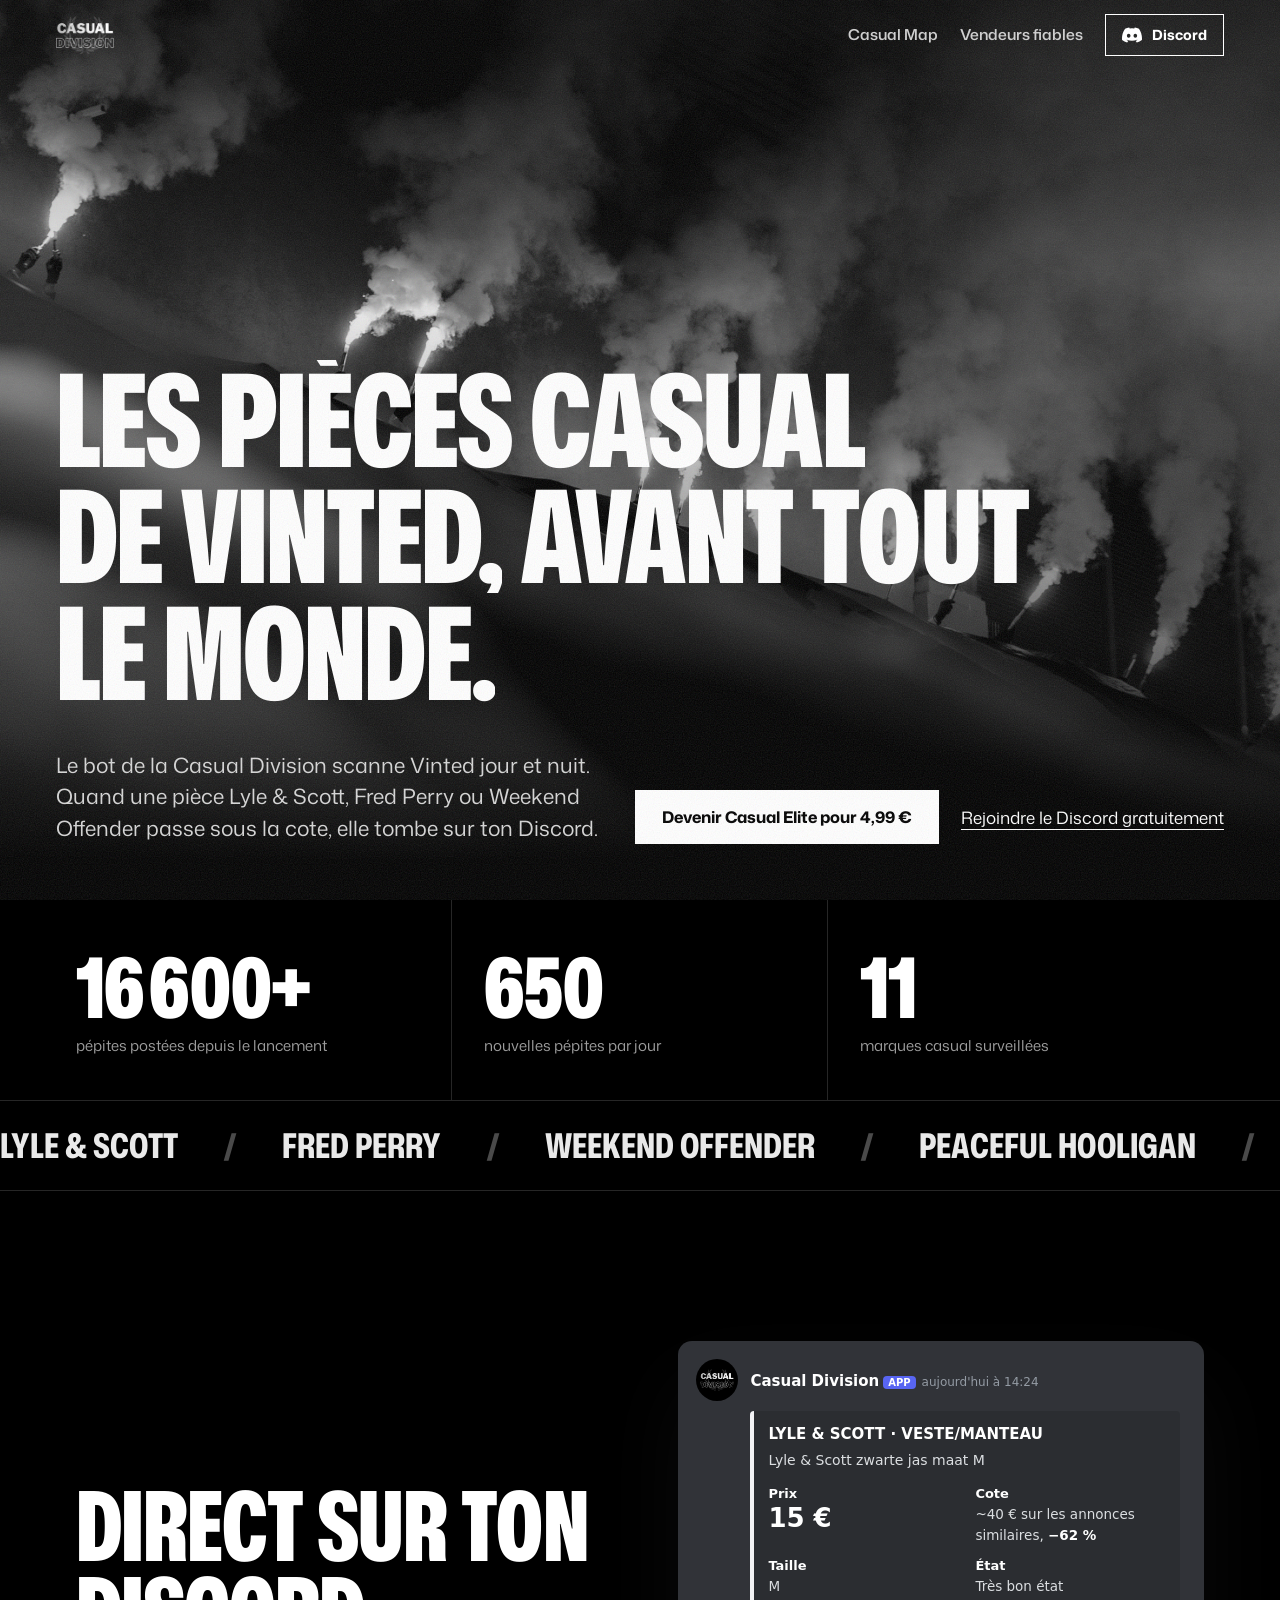
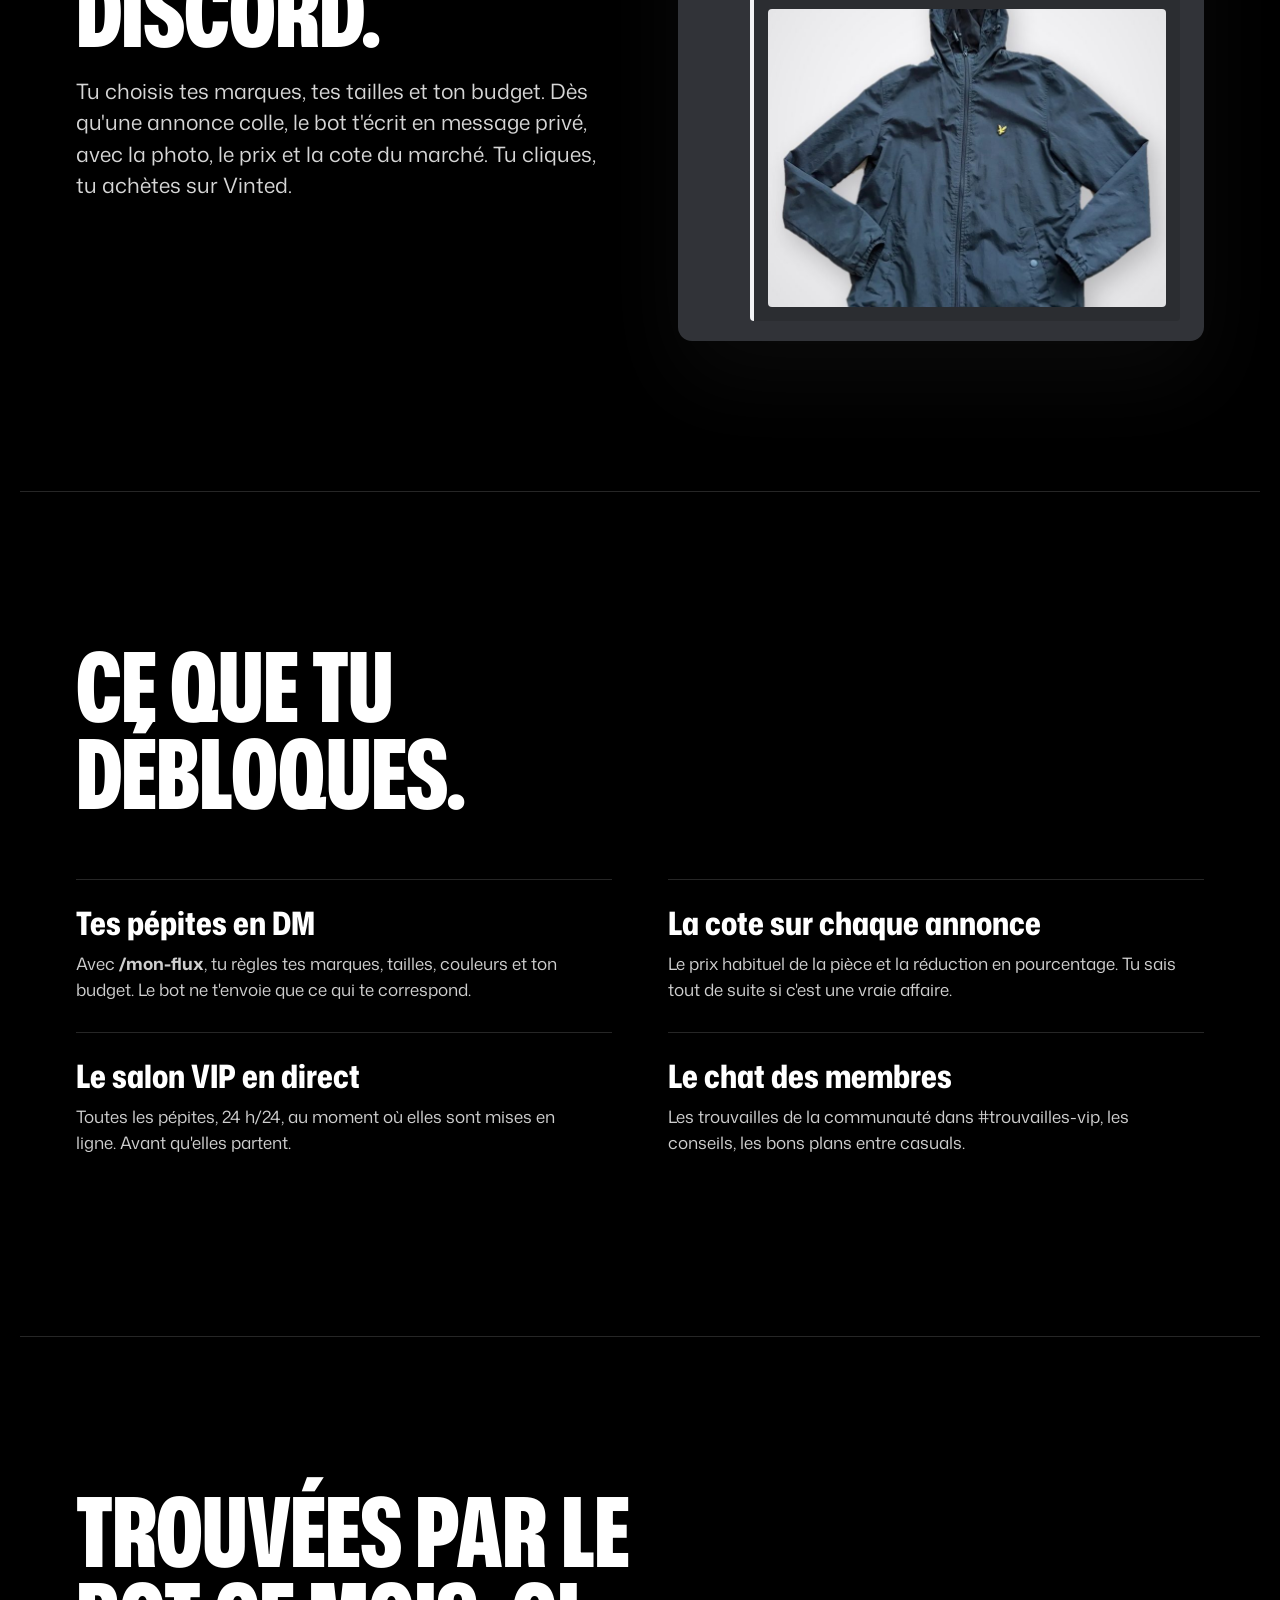
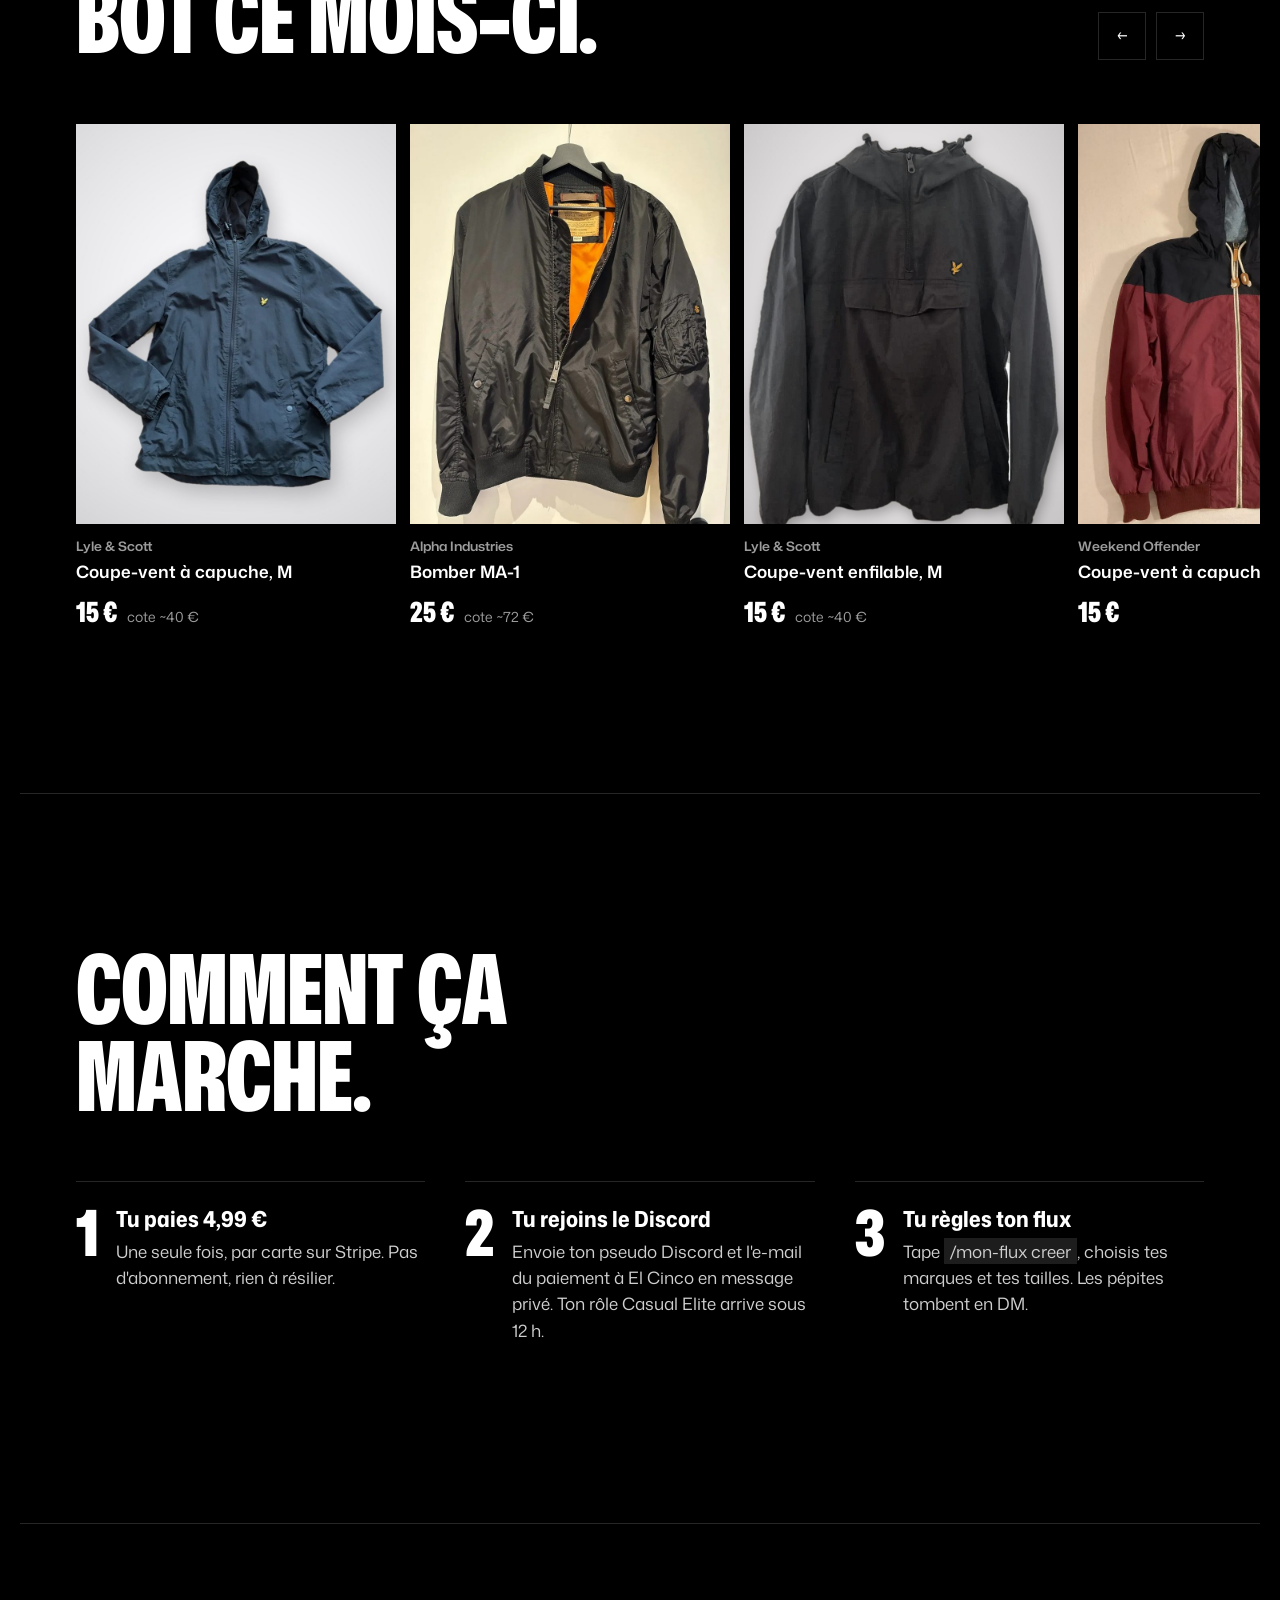
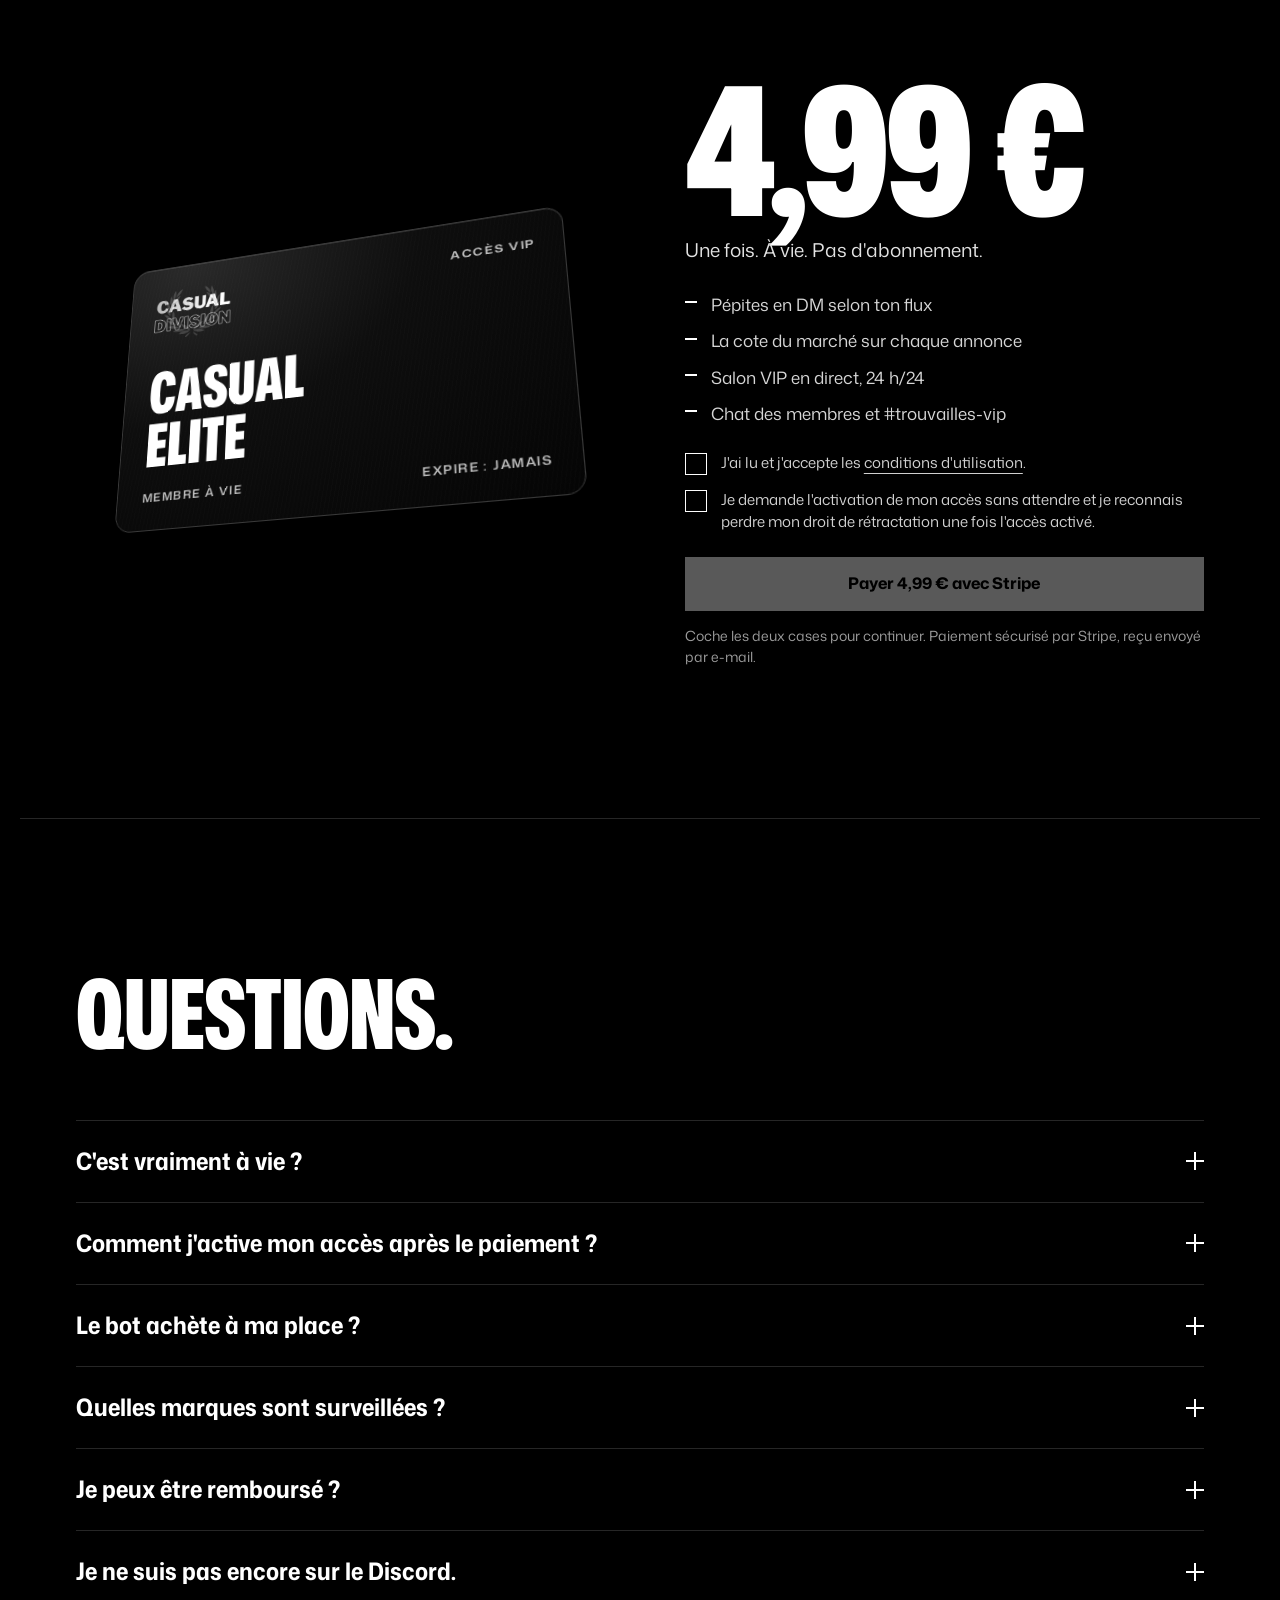
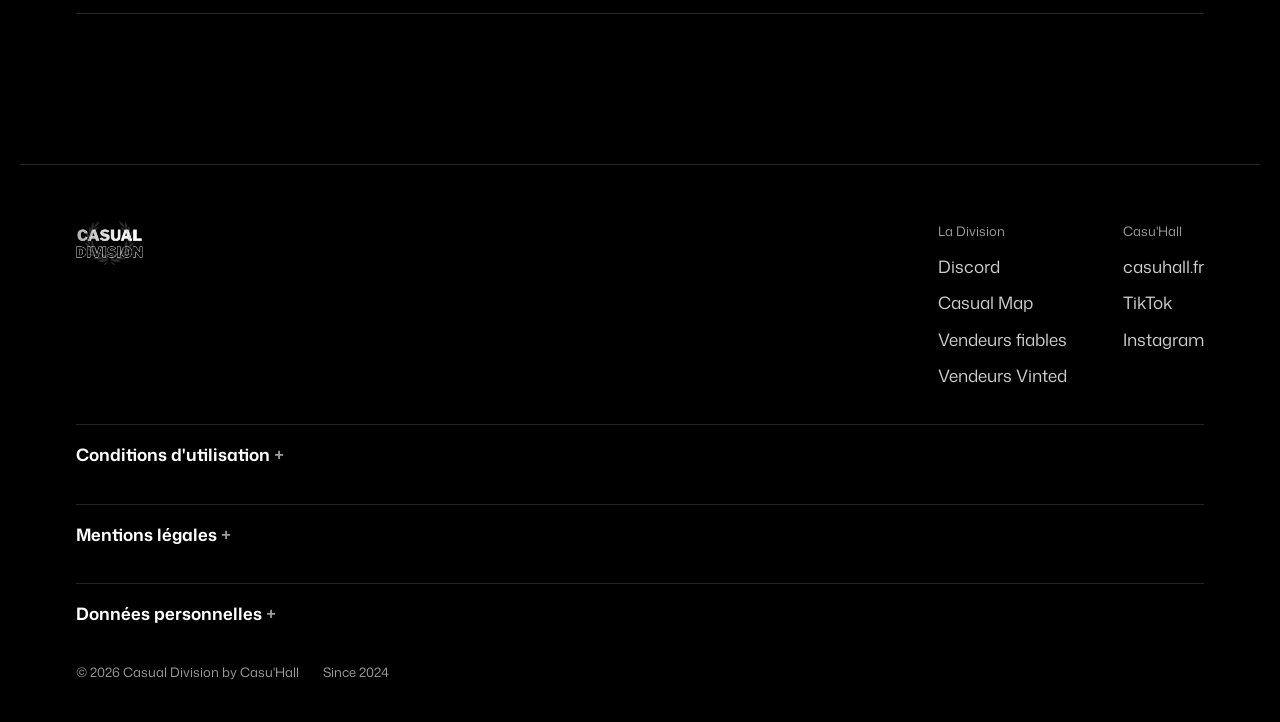
==== commit 31776fa9: "Page Meilleurs vendeurs Vinted refaite (DA Noir, liste gérée par l'admin) et liens dans les pieds de" ====
--- a/index.html
+++ b/index.html
@@ -258,7 +258,7 @@
   <div class="haut">
     <img src="assets/img/logo-cd.png" alt="Casual Division">
     <div class="cols">
-      <div><p class="titre-col">La Division</p><ul><li><a href="https://discord.gg/hbKPnjCWtZ" target="_blank" rel="noopener">Discord</a></li><li><a href="map.html">Casual Map</a></li><li><a href="fiabilite.html">Vendeurs fiables</a></li></ul></div>
+      <div><p class="titre-col">La Division</p><ul><li><a href="https://discord.gg/hbKPnjCWtZ" target="_blank" rel="noopener">Discord</a></li><li><a href="map.html">Casual Map</a></li><li><a href="fiabilite.html">Vendeurs fiables</a></li><li><a href="vendeurs.html">Vendeurs Vinted</a></li></ul></div>
       <div><p class="titre-col">Casu'Hall</p><ul><li><a href="https://casuhall.fr" target="_blank" rel="noopener">casuhall.fr</a></li><li><a href="https://www.tiktok.com/@el_cinco_casuals" target="_blank" rel="noopener">TikTok</a></li><li><a href="https://www.instagram.com/casuhall_france/" target="_blank" rel="noopener">Instagram</a></li></ul></div>
     </div>
   </div>
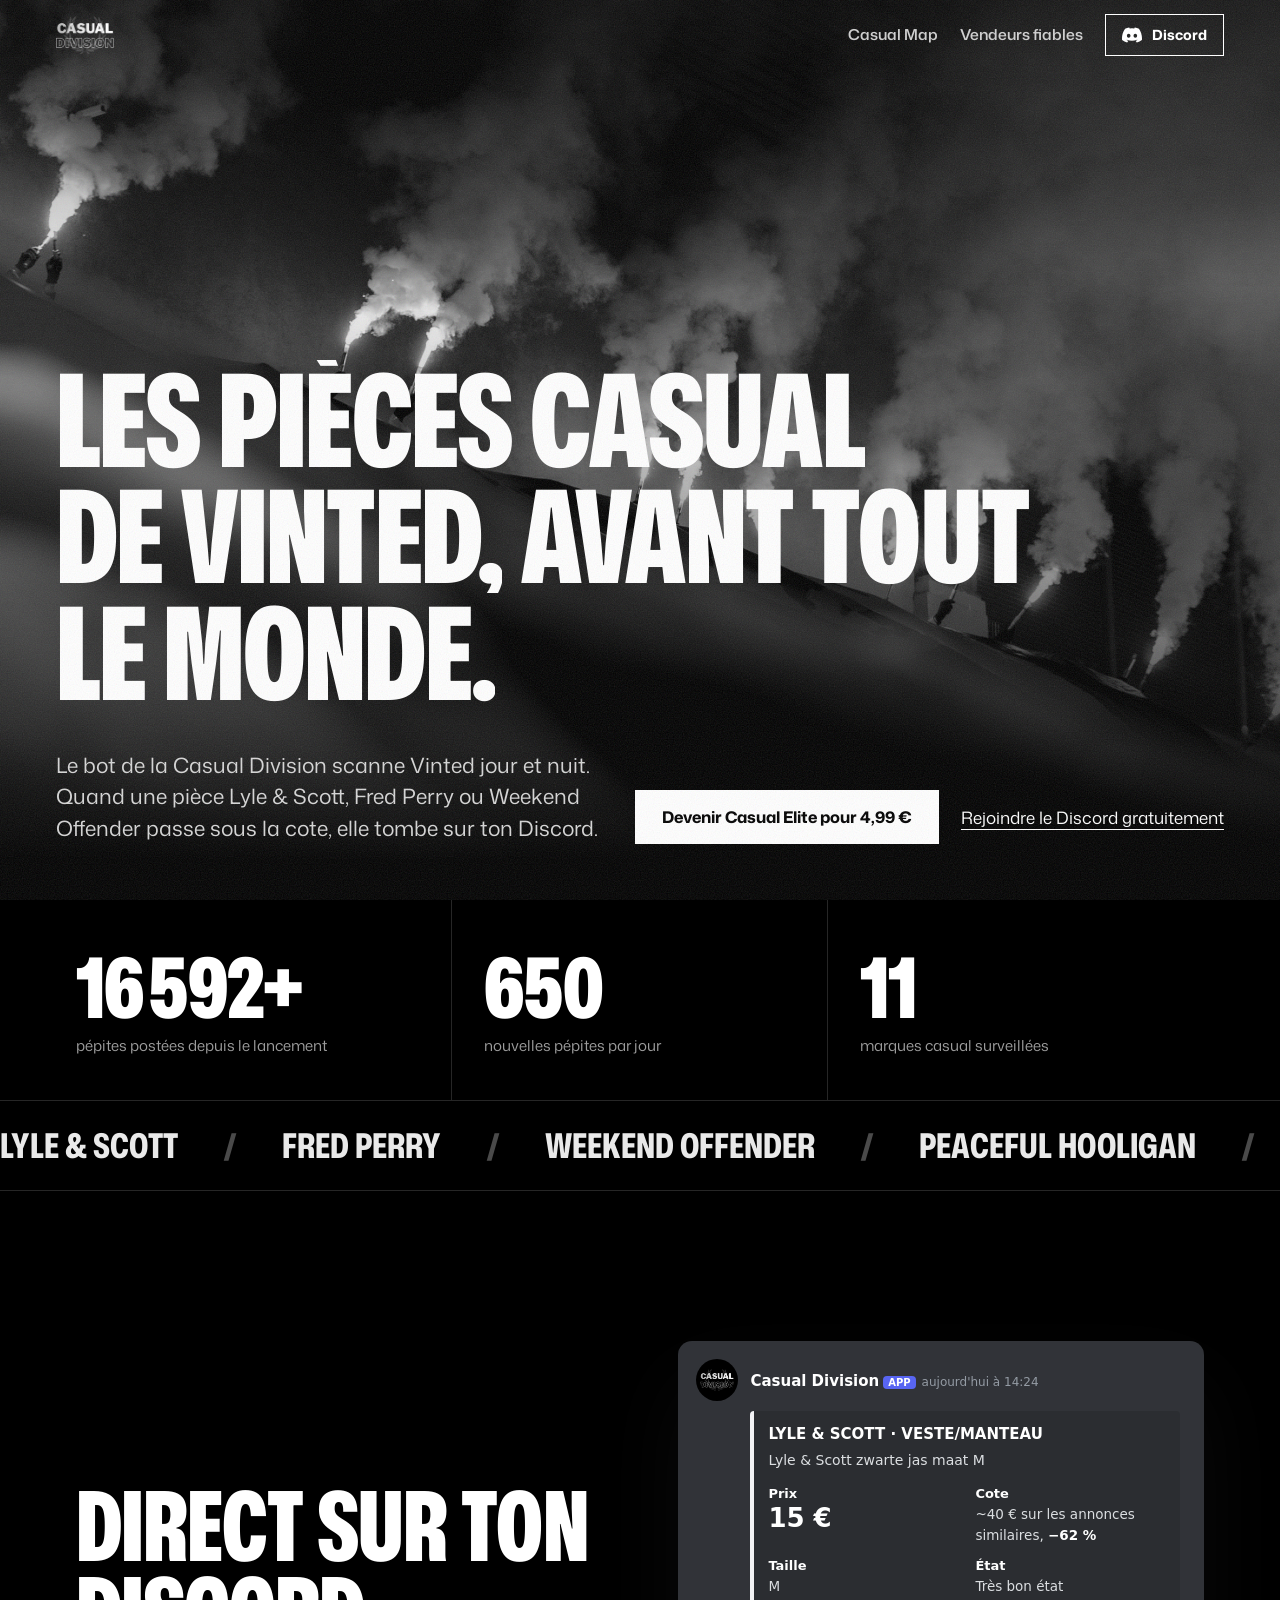
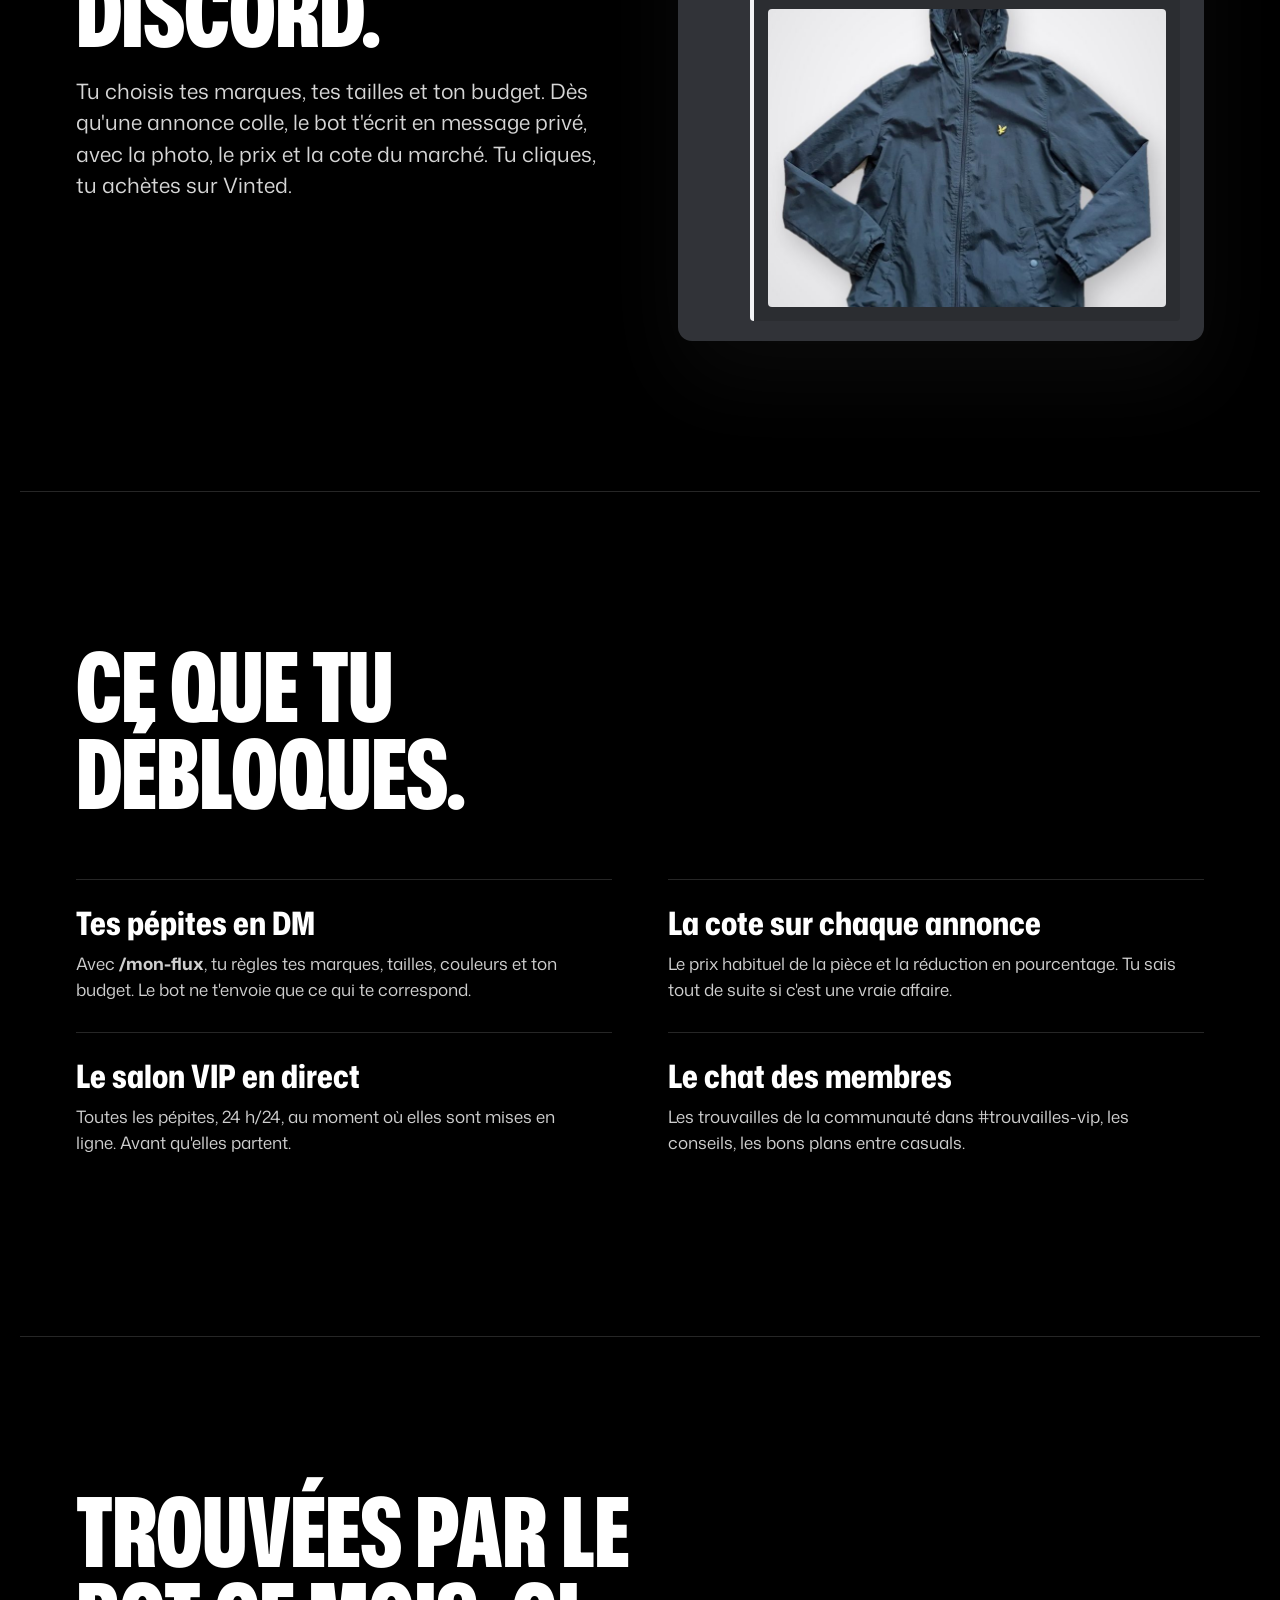
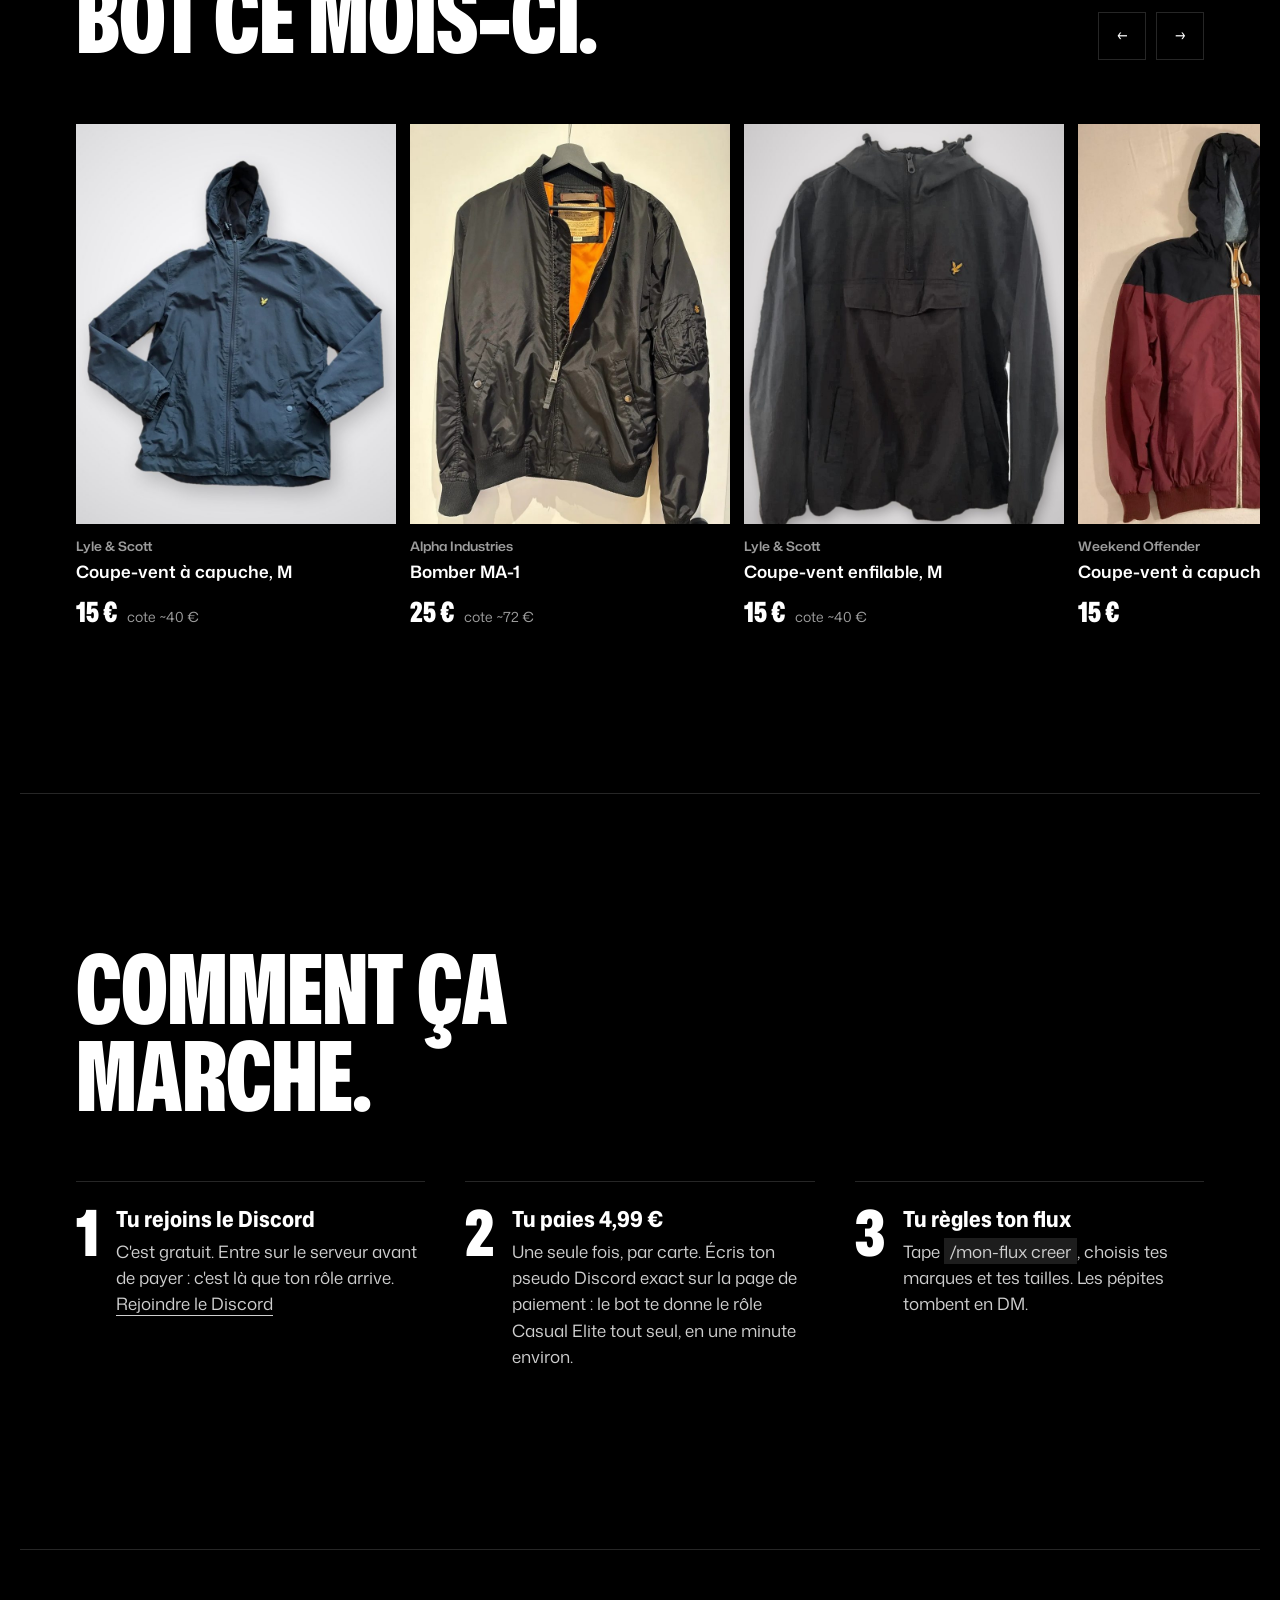
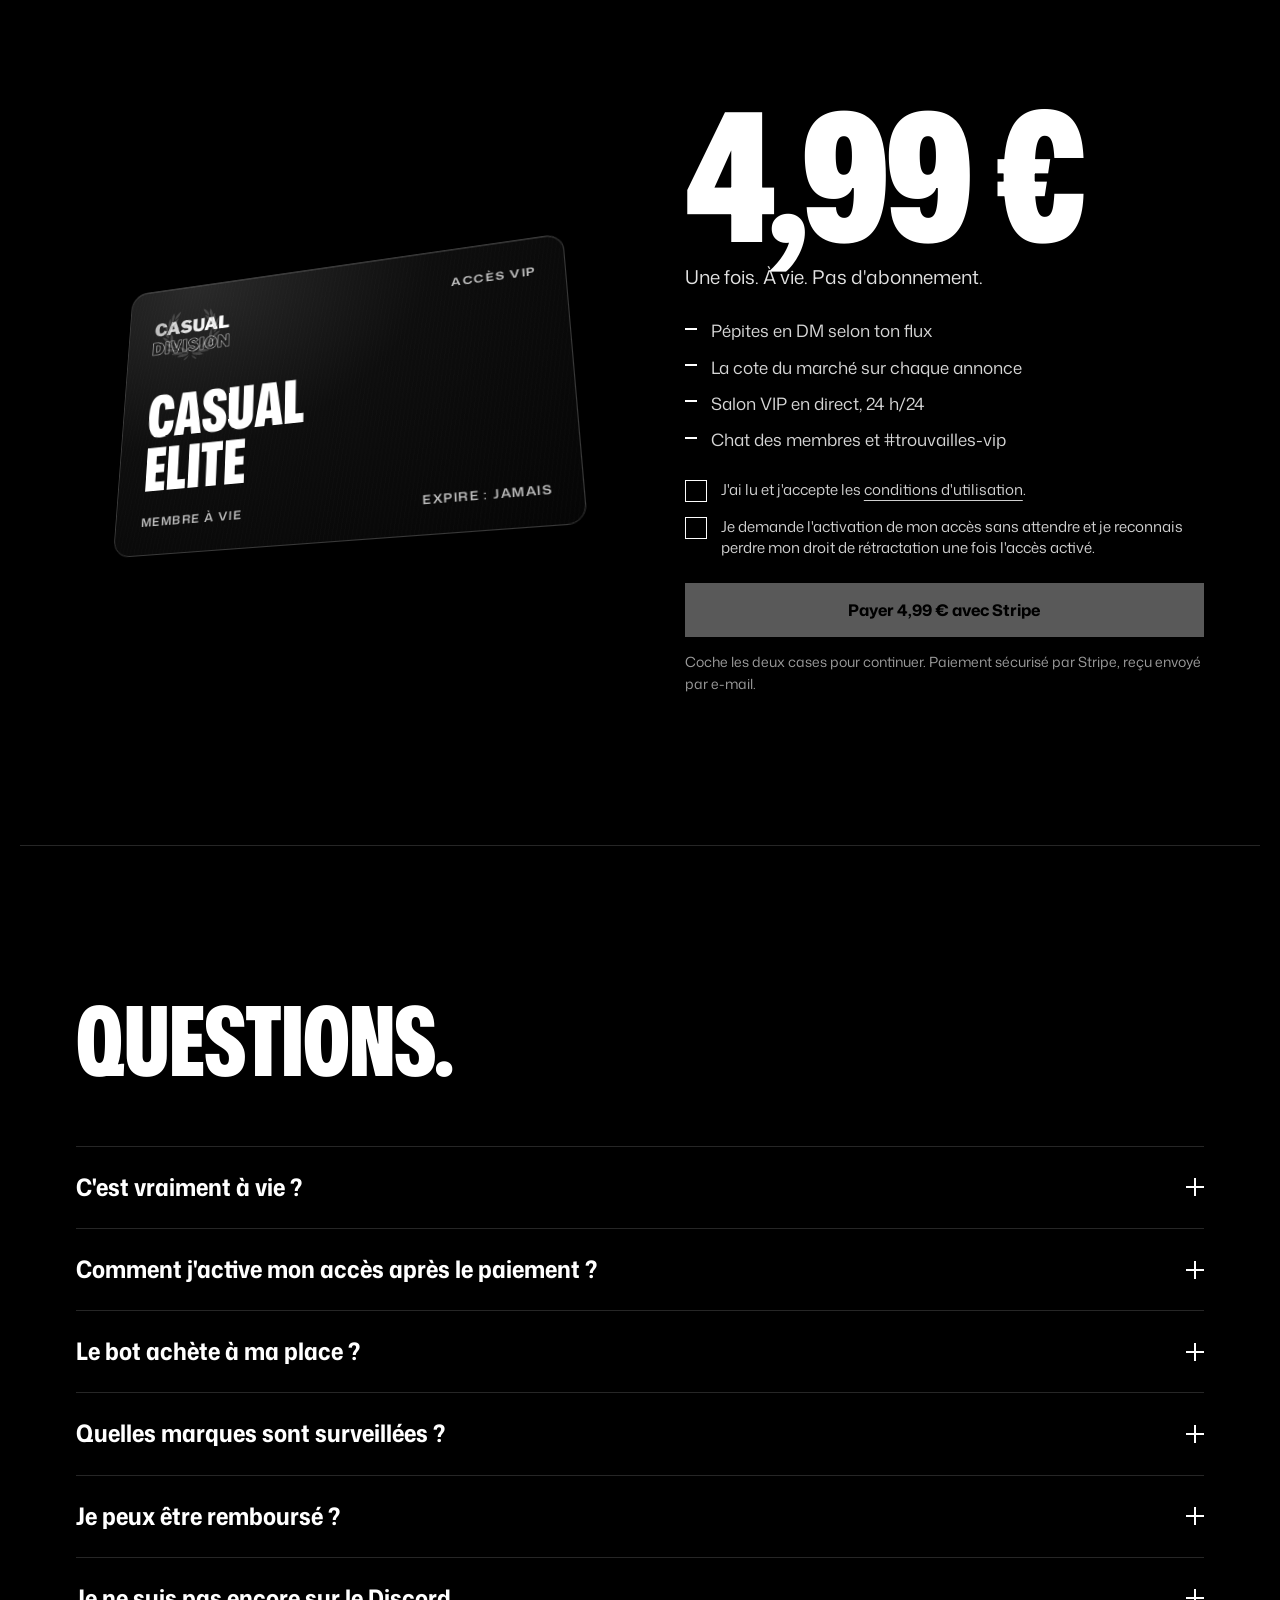
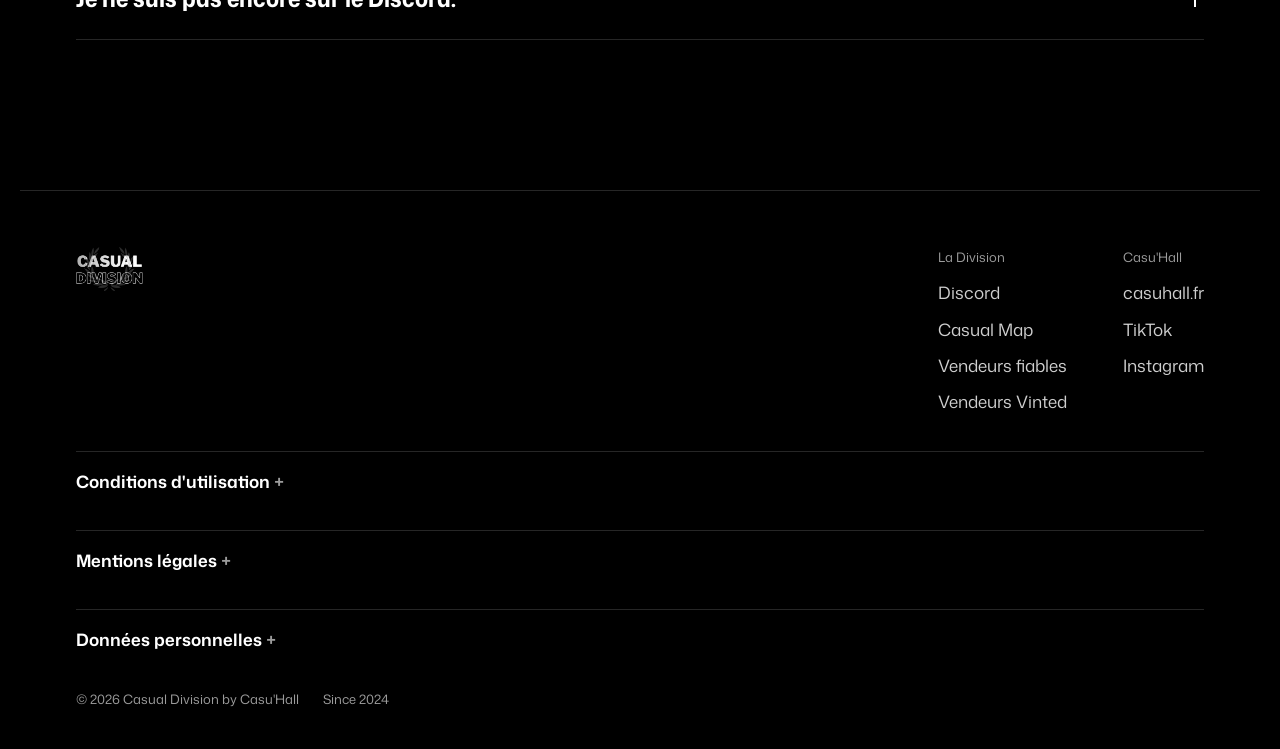
==== commit 83701273: "Casual Elite : rôle donné automatiquement par le bot (v4.3) Étapes de la page VIP (Discord d'abord, " ====
--- a/index.html
+++ b/index.html
@@ -210,8 +210,8 @@
 <section class="bloc" aria-labelledby="t-et">
   <div class="entete"><h2 id="t-et" class="titre">Comment ça marche.</h2></div>
   <ol class="etapes">
-    <li><div><h3>Tu paies 4,99 €</h3><p>Une seule fois, par carte sur Stripe. Pas d'abonnement, rien à résilier.</p></div></li>
-    <li><div><h3>Tu rejoins le Discord</h3><p>Envoie ton pseudo Discord et l'e-mail du paiement à El Cinco en message privé. Ton rôle Casual Elite arrive sous 12 h.</p></div></li>
+    <li><div><h3>Tu rejoins le Discord</h3><p>C'est gratuit. Entre sur le serveur avant de payer : c'est là que ton rôle arrive. <a class="lien-souligne" href="https://discord.gg/hbKPnjCWtZ" target="_blank" rel="noopener">Rejoindre le Discord</a></p></div></li>
+    <li><div><h3>Tu paies 4,99 €</h3><p>Une seule fois, par carte. Écris ton pseudo Discord exact sur la page de paiement : le bot te donne le rôle Casual Elite tout seul, en une minute environ.</p></div></li>
     <li><div><h3>Tu règles ton flux</h3><p>Tape <code>/mon-flux creer</code>, choisis tes marques et tes tailles. Les pépites tombent en DM.</p></div></li>
   </ol>
 </section>
@@ -246,7 +246,7 @@
 <section class="bloc faq" aria-labelledby="t-faq">
   <div class="entete"><h2 id="t-faq" class="titre">Questions.</h2></div>
   <details><summary>C'est vraiment à vie ?<span class="plus"></span></summary><p>Oui. Tu paies une fois et ton accès reste actif tant que le service existe. Si un jour il devait fermer, tous les membres seraient prévenus au moins 30 jours avant.</p></details>
-  <details><summary>Comment j'active mon accès après le paiement ?<span class="plus"></span></summary><p>Rejoins le Discord, puis envoie ton pseudo Discord et l'e-mail utilisé pour payer à El Cinco en message privé. Le rôle Casual Elite est ajouté sous 12 h maximum, souvent bien avant.</p></details>
+  <details><summary>Comment j'active mon accès après le paiement ?<span class="plus"></span></summary><p>Tout seul. Rejoins le Discord avant de payer et écris ton pseudo Discord exact sur la page de paiement : le bot te donne le rôle Casual Elite en une minute environ, avec un message de bienvenue en DM. Encore plus simple : dans le Discord, tape <code>/elite</code> pour avoir ton lien perso, relié à ton compte. Rien au bout de 10 minutes ? Écris à El Cinco en message privé avec l'e-mail du paiement.</p></details>
   <details><summary>Le bot achète à ma place ?<span class="plus"></span></summary><p>Non. Il te prévient, et tu achètes toi-même sur Vinted. La Casual Division n'intervient pas dans les transactions entre acheteurs et vendeurs.</p></details>
   <details><summary>Quelles marques sont surveillées ?<span class="plus"></span></summary><p>Lyle &amp; Scott, Fred Perry, Weekend Offender, Peaceful Hooligan, Alpha Industries, Ma.Strum, Pitbull, Aquascutum, Lonsdale, The North Face, et les Adidas Spezial, Samba et Gazelle.</p></details>
   <details><summary>Je peux être remboursé ?<span class="plus"></span></summary><p>Avant l'activation de ton accès, oui : écris-nous. Une fois l'accès activé, il n'y a plus de remboursement, conformément à l'article L221-28 du Code de la consommation.</p></details>
@@ -263,7 +263,7 @@
     </div>
   </div>
   <details id="cgu-txt"><summary>Conditions d'utilisation</summary><ol>
-    <li>Après validation du paiement, l'accès VIP est activé sous 12 heures maximum.</li>
+    <li>Après validation du paiement, l'accès VIP est activé automatiquement, en général en quelques minutes, et au plus tard sous 12 heures.</li>
     <li>L'accès est strictement personnel et non transférable.</li>
     <li>L'accès est permanent tant que le service est en activité. En cas de fermeture définitive, les membres sont informés avec un préavis d'au moins 30 jours. Casu'Hall ne peut être tenu responsable d'une interruption liée à des causes extérieures (fermeture de plateformes tierces, cas de force majeure).</li>
     <li>Aucun remboursement n'est effectué après activation de l'accès, conformément à l'article L221-28 du Code de la consommation.</li>
@@ -278,7 +278,7 @@
     Paiement : Stripe. Photos d'ambiance : Unsplash et Pexels. Les marques citées appartiennent à leurs propriétaires ; Casual Division n'est affilié à aucune d'elles ni à Vinted.
   </div></details>
   <details><summary>Données personnelles</summary><div class="txt">
-    Le paiement est traité par Stripe : nous ne voyons jamais ta carte. Pour activer ton accès, nous utilisons uniquement ton pseudo Discord et l'e-mail du paiement. Ces données ne sont ni revendues ni utilisées pour de la publicité. Tu peux demander leur suppression à tout moment à casuhall.contact@gmail.com.
+    Le paiement est traité par Stripe : nous ne voyons jamais ta carte. Pour activer ton accès, nous utilisons uniquement ton pseudo ou ton identifiant Discord et l'e-mail du paiement. Ces données ne sont ni revendues ni utilisées pour de la publicité. Tu peux demander leur suppression à tout moment à casuhall.contact@gmail.com.
   </div></details>
   <div class="bas"><span>© <span data-annee>2026</span> Casual Division by Casu'Hall</span><span>Since 2024</span></div>
 </footer>
